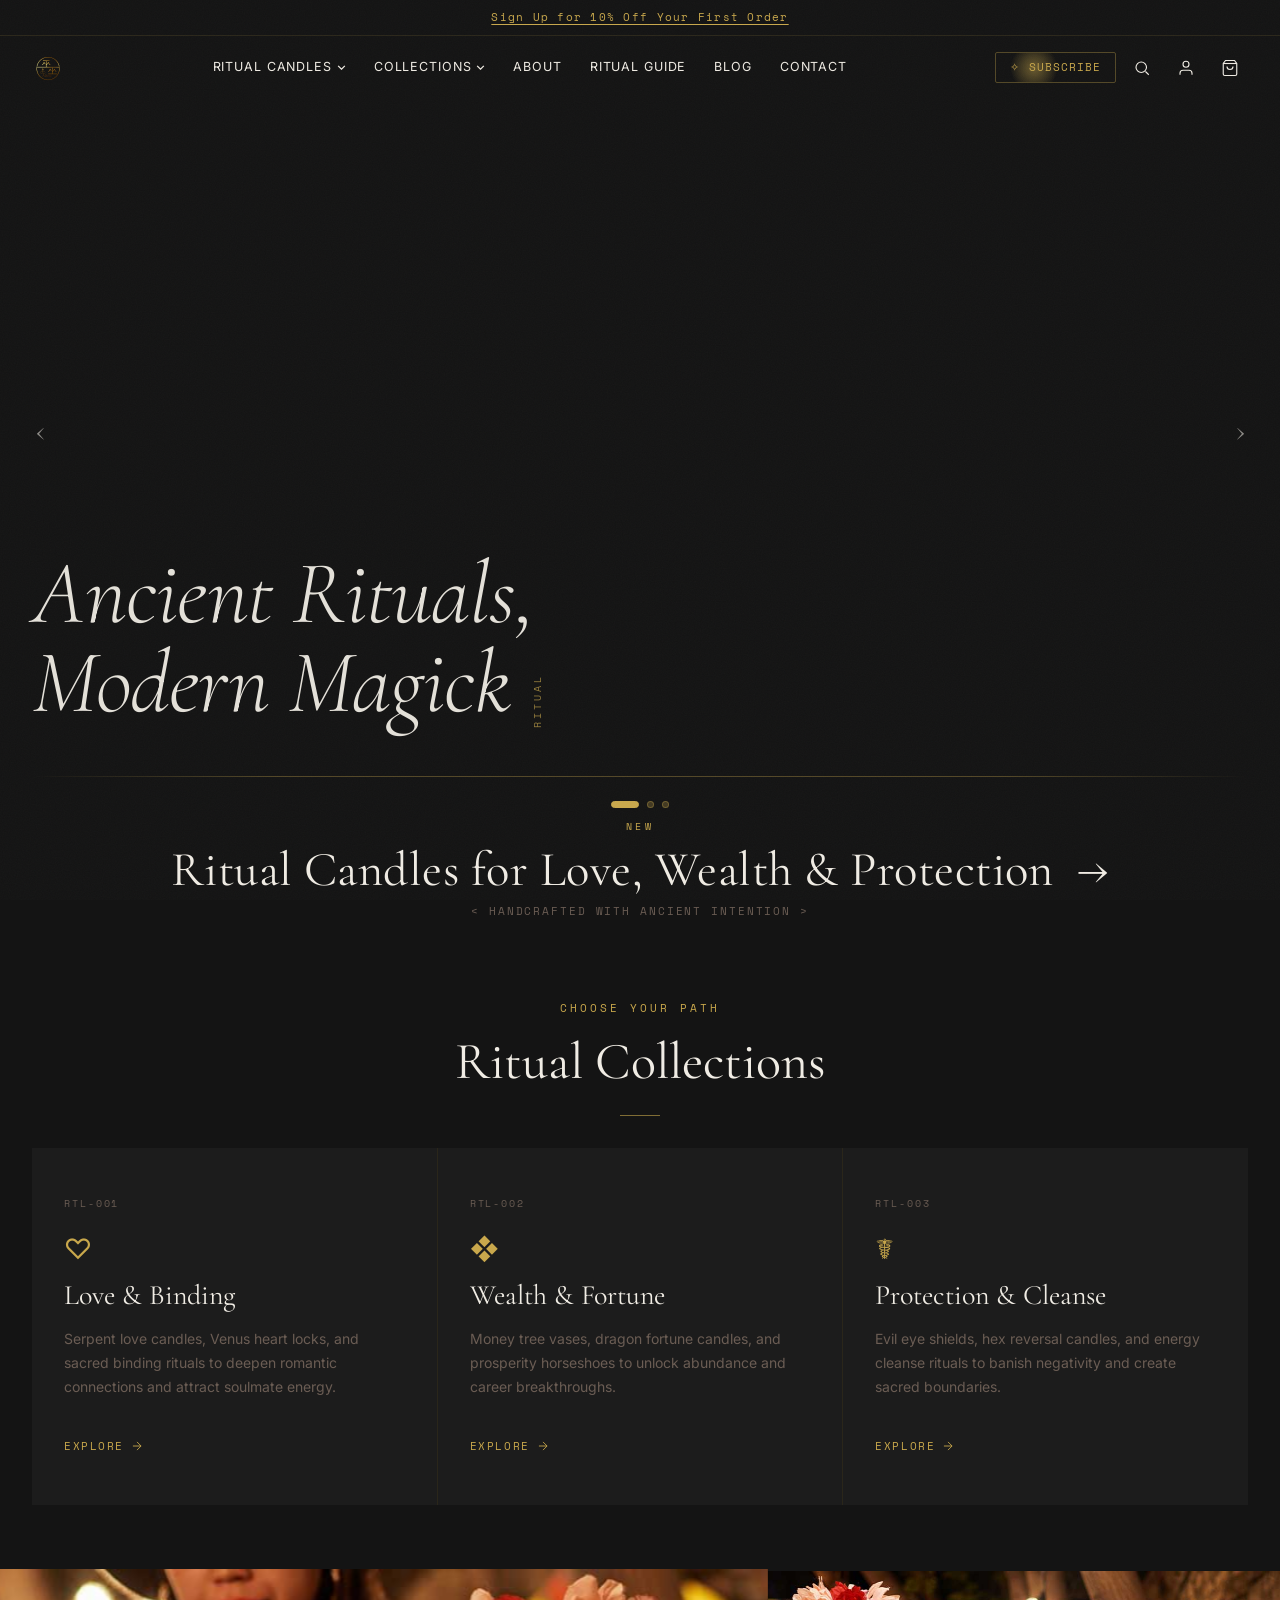
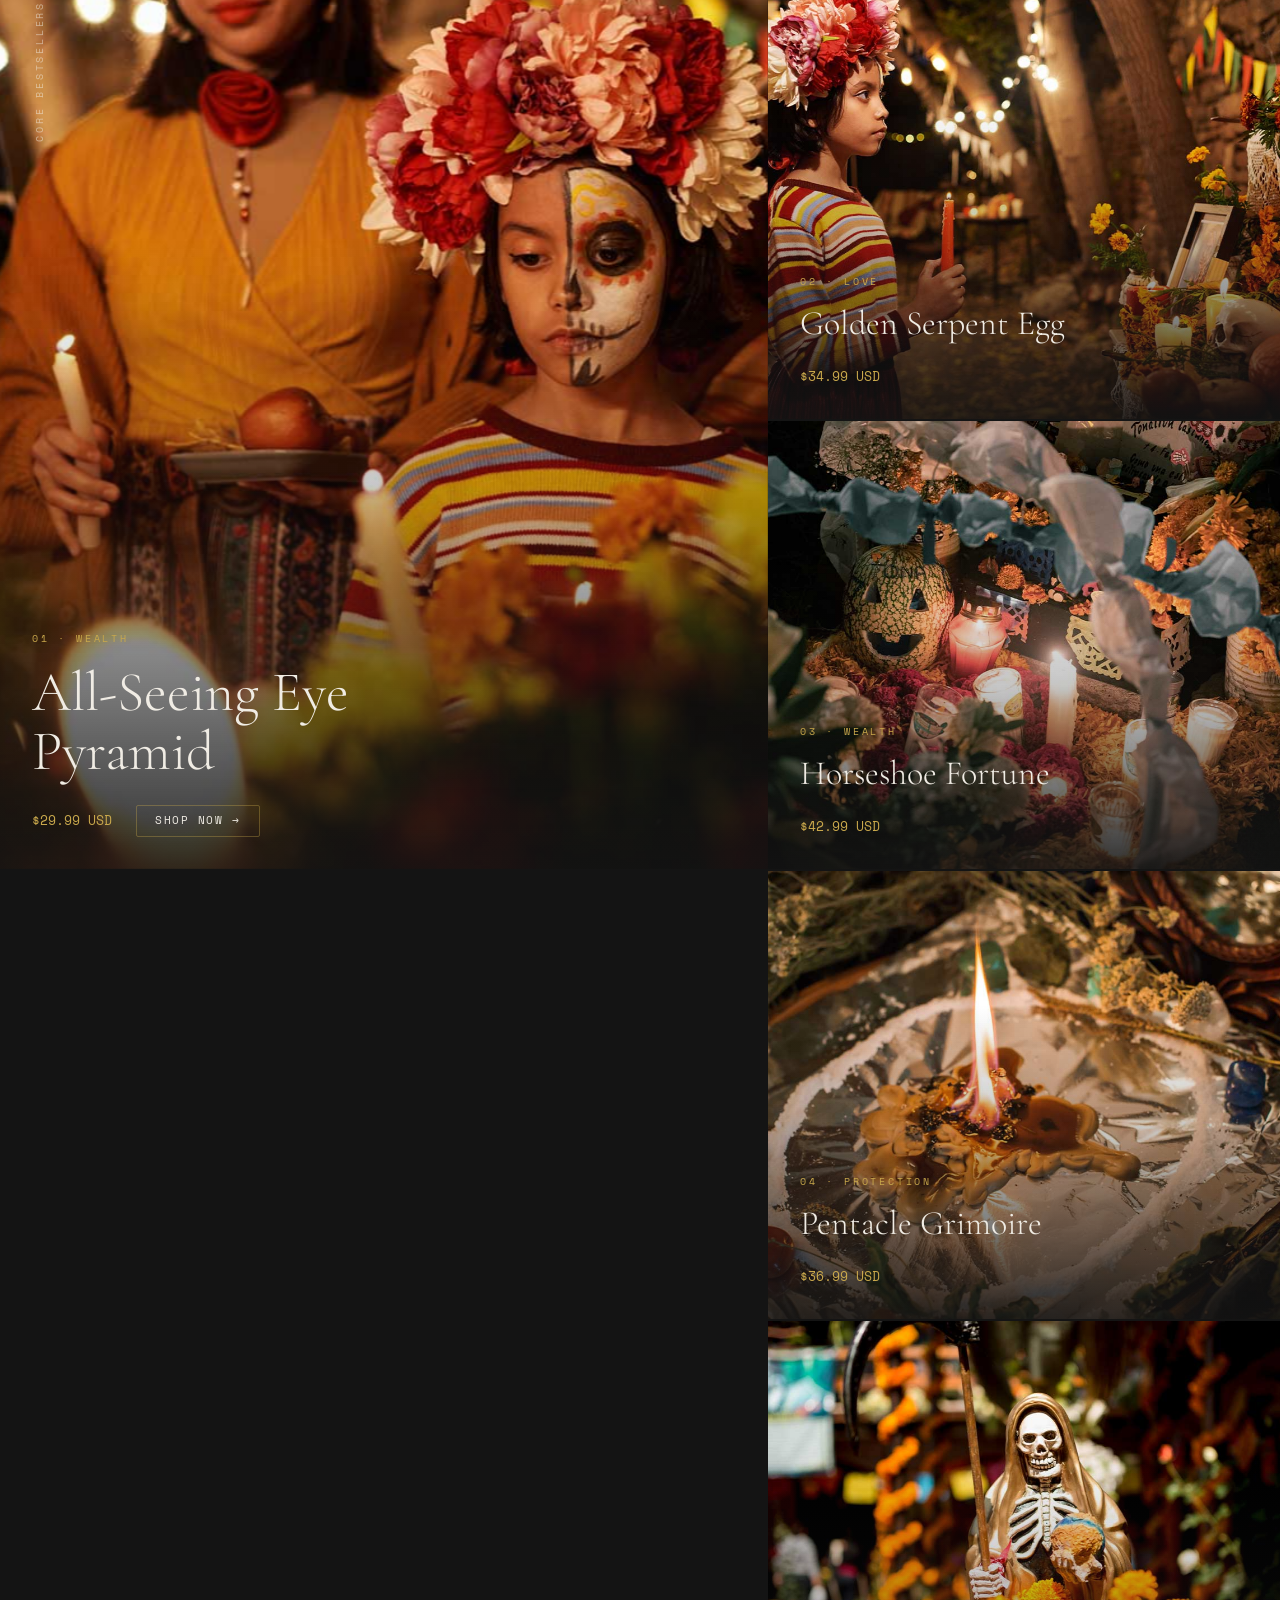
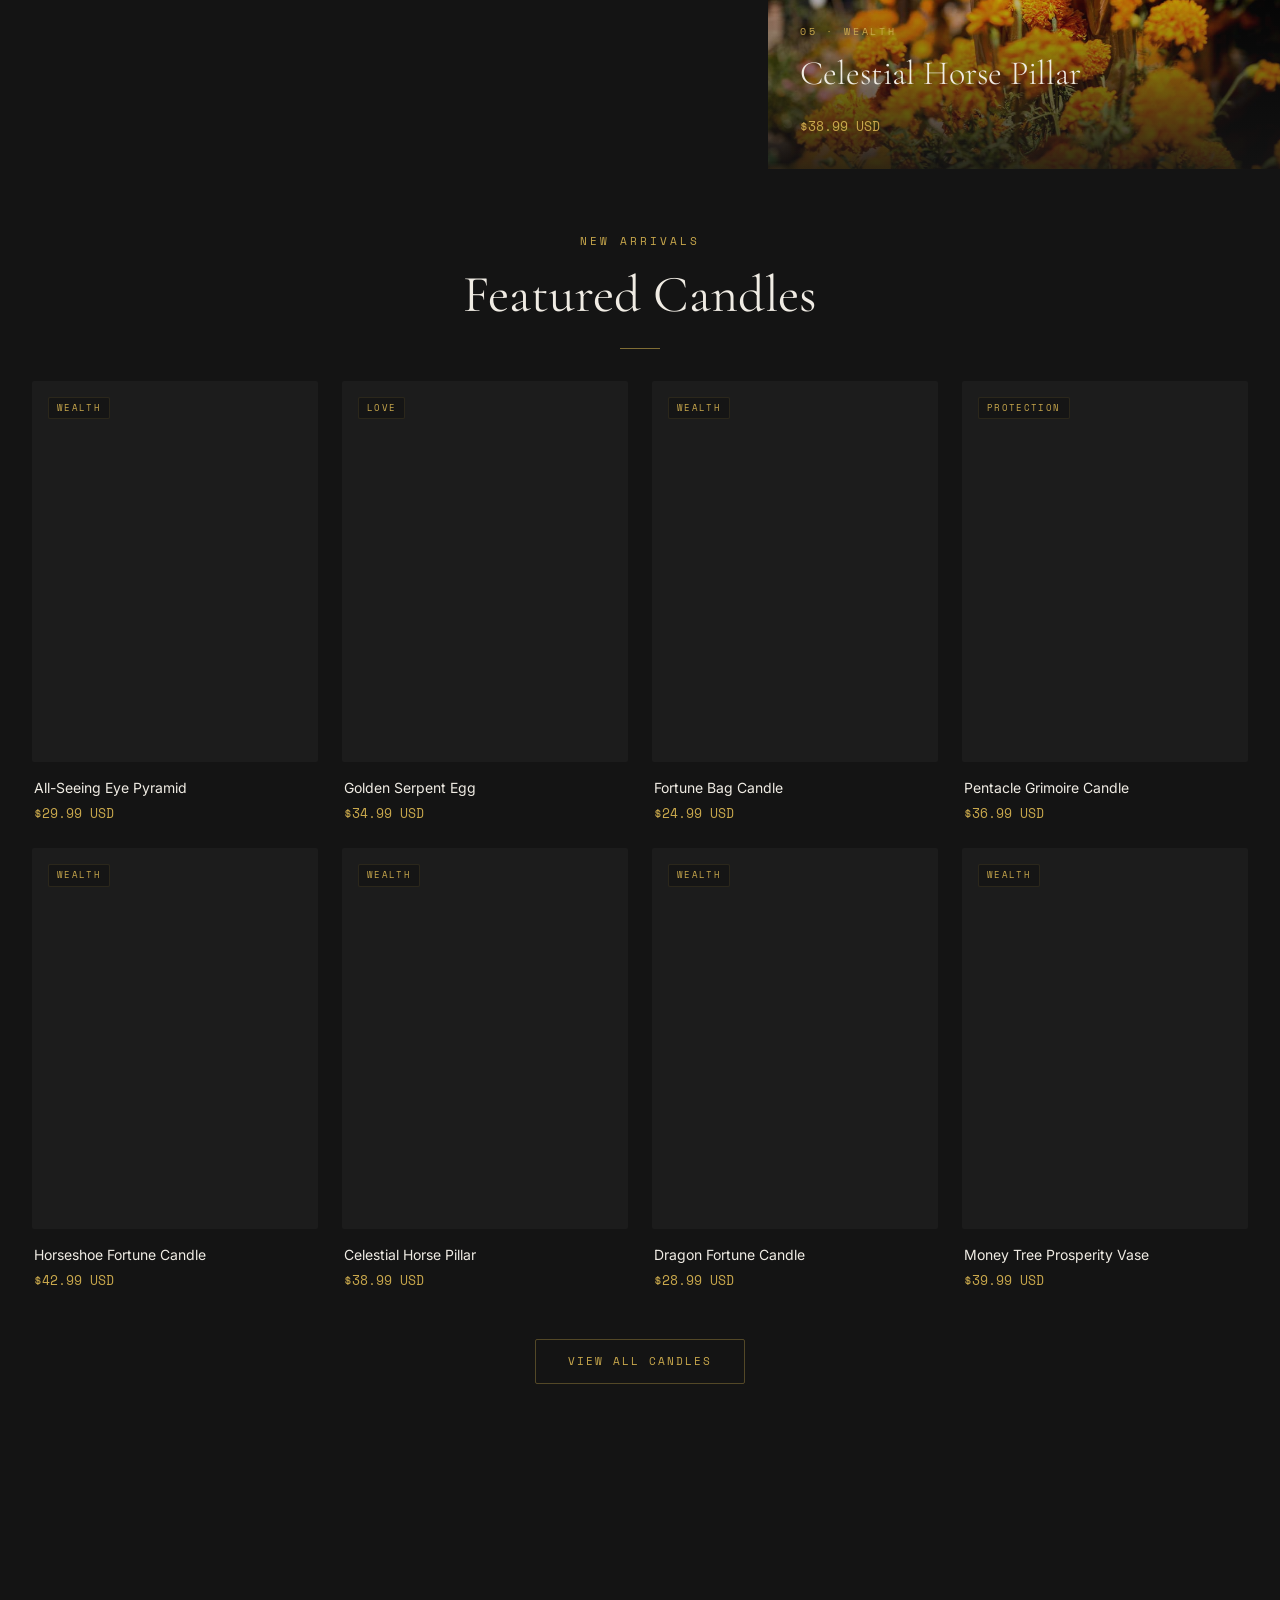
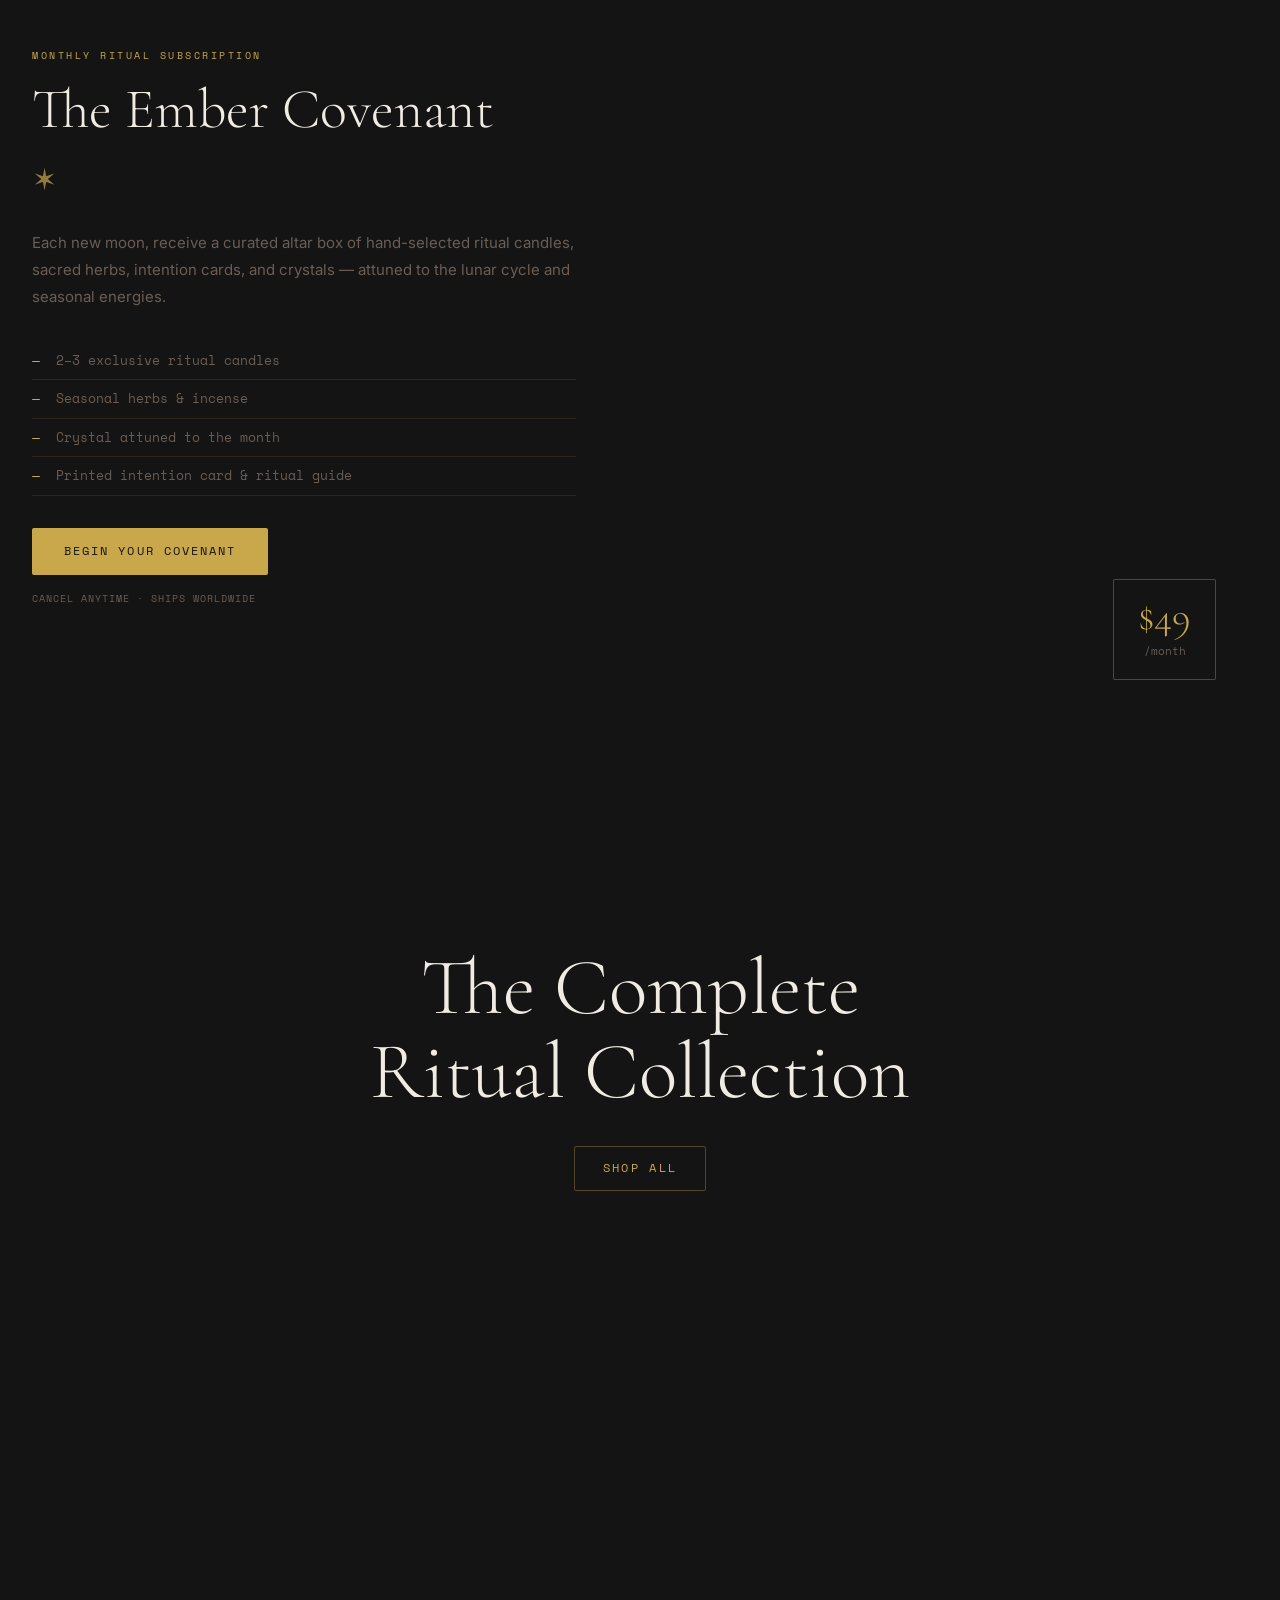
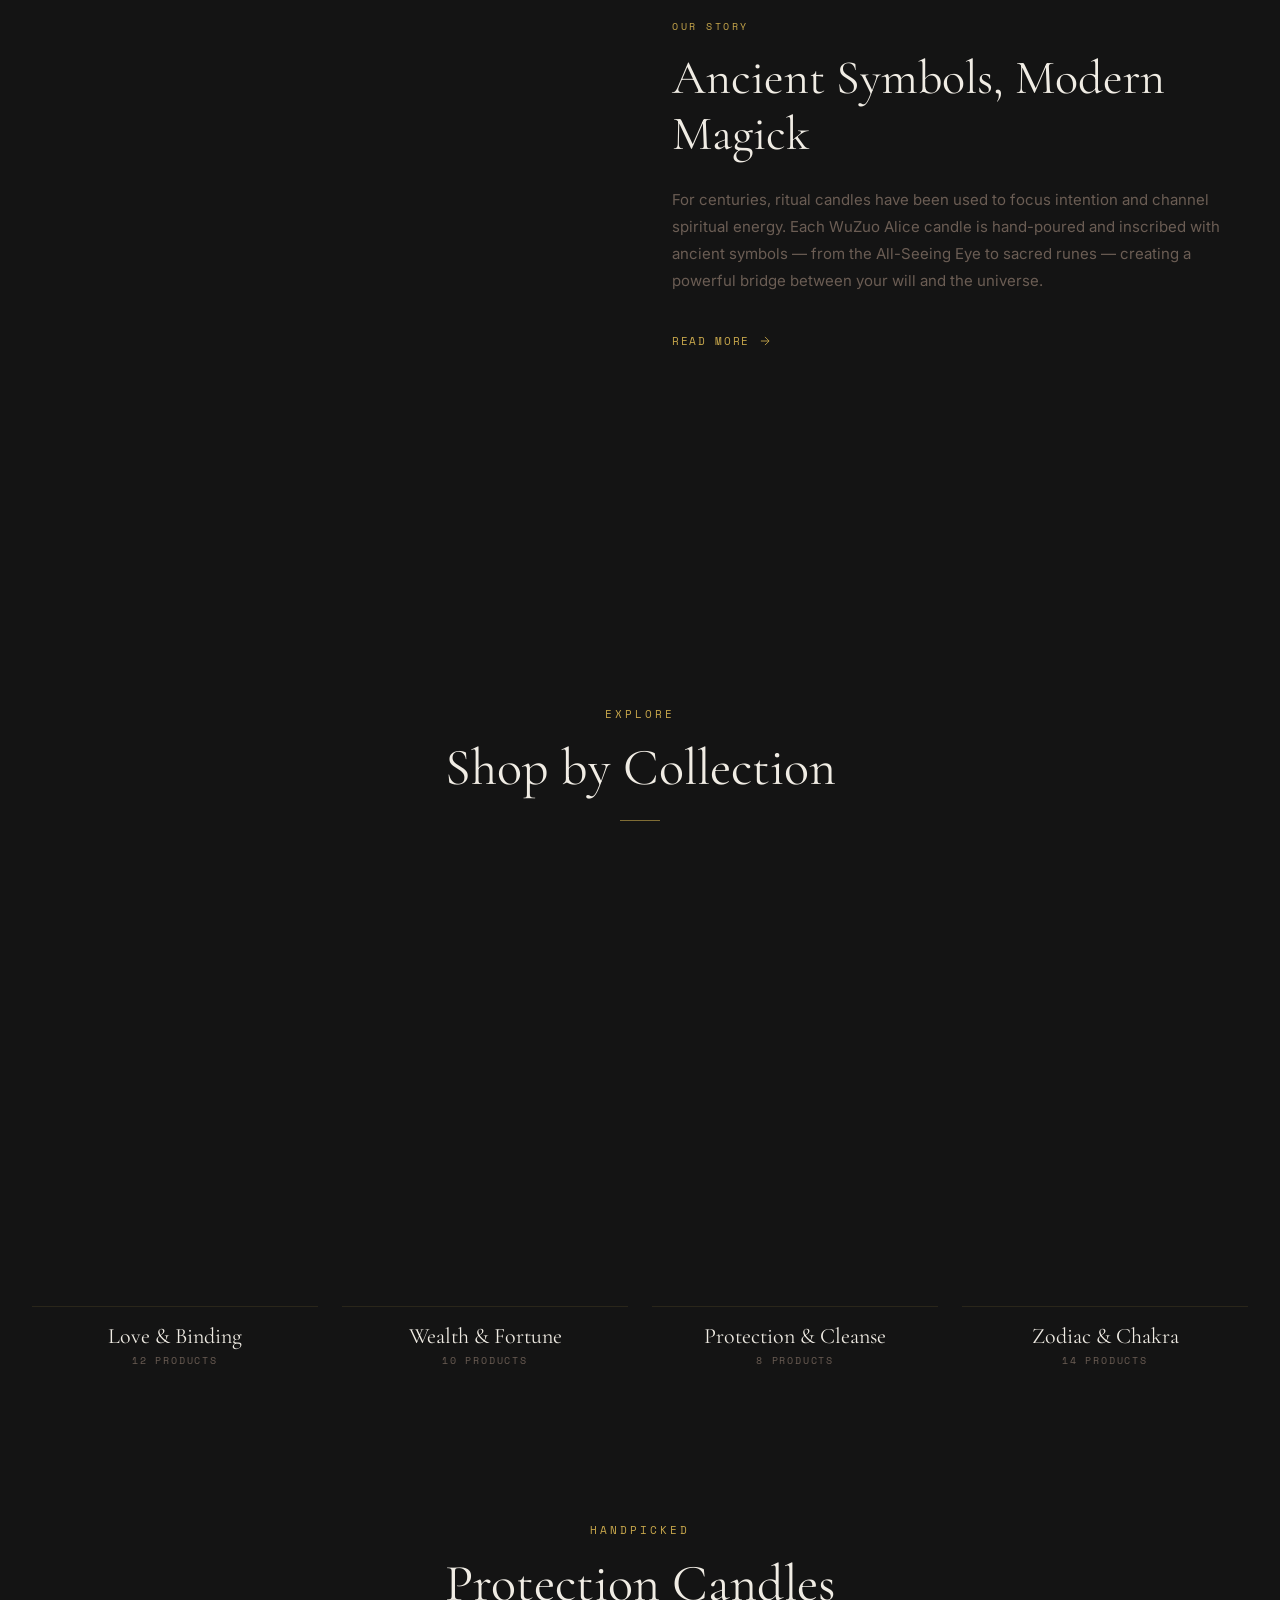
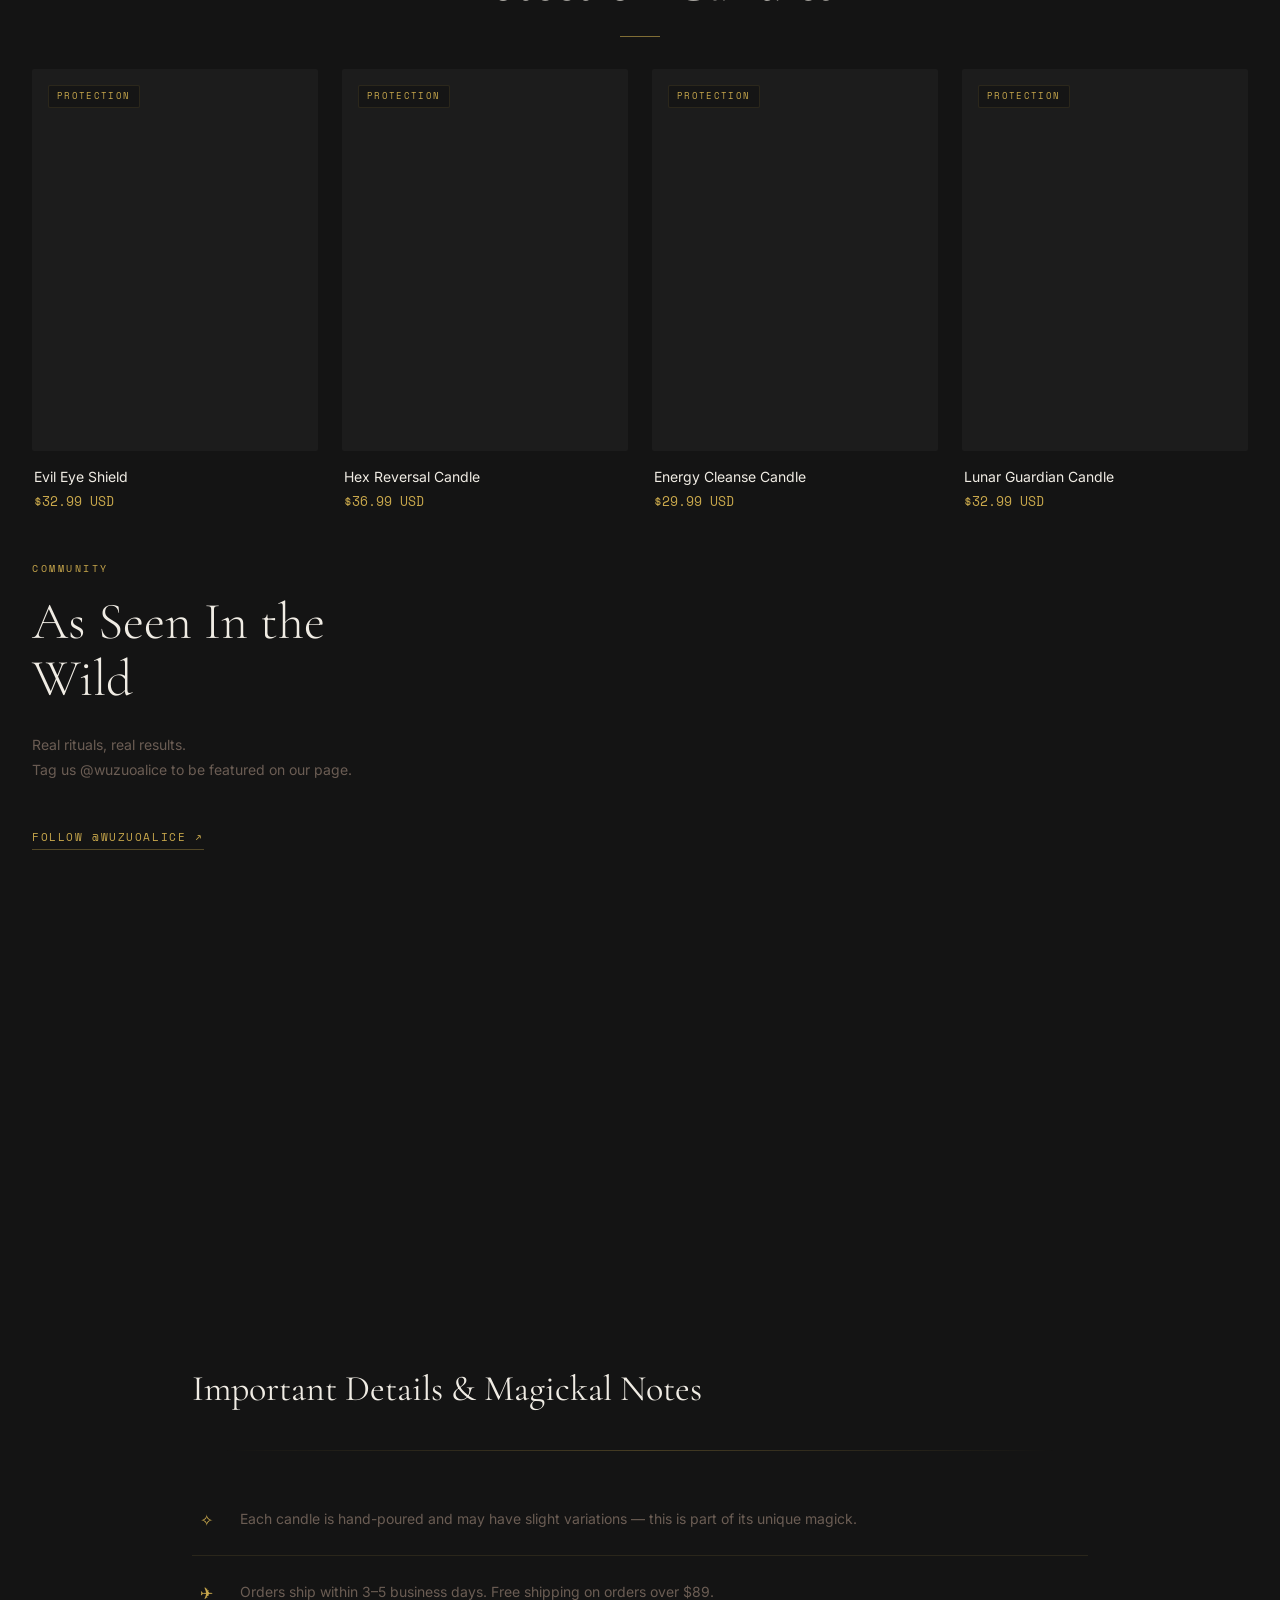
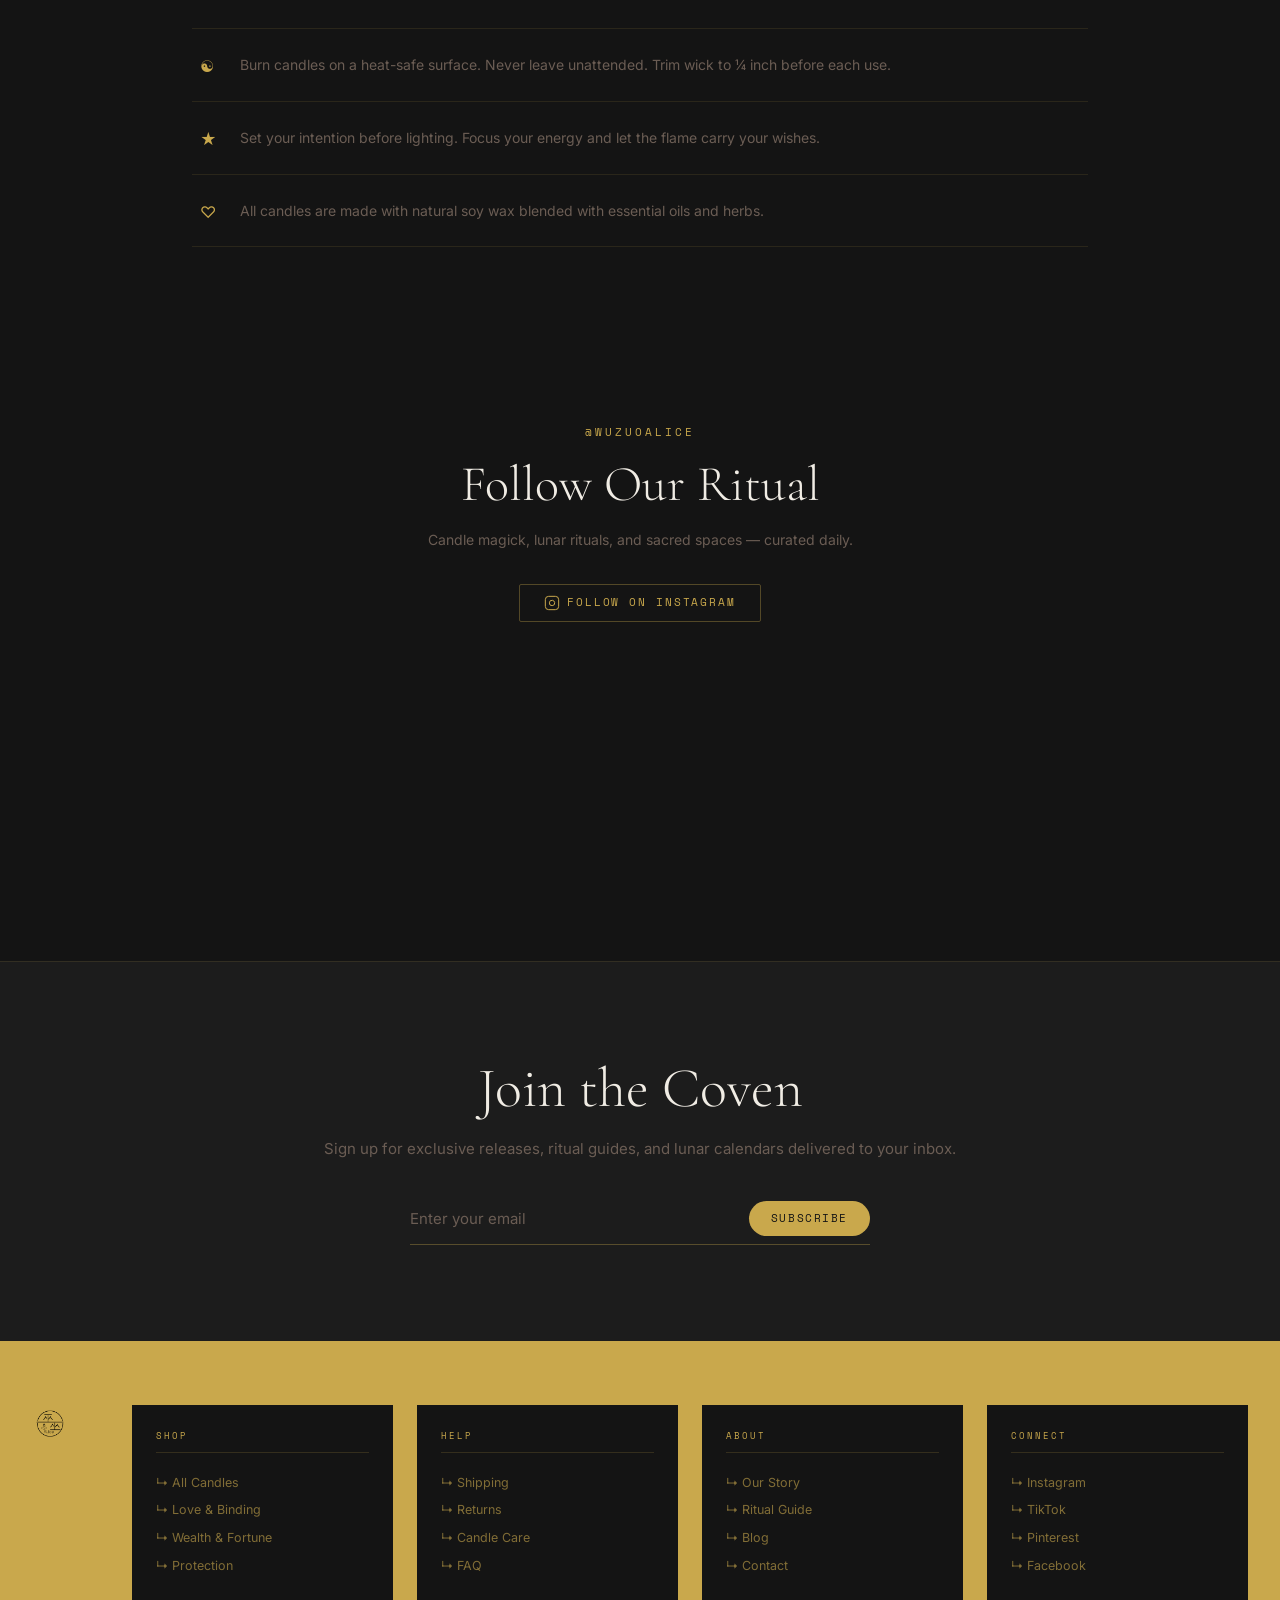
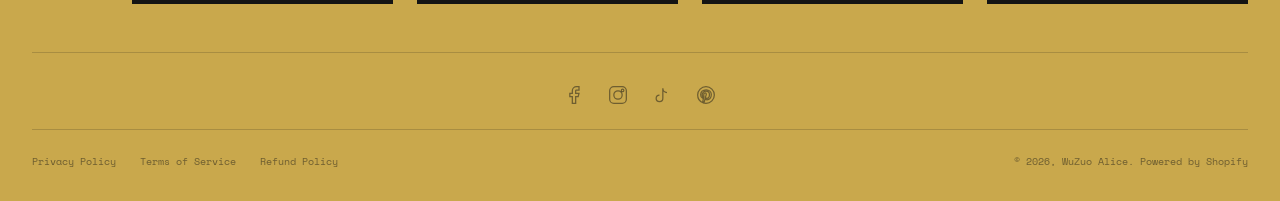
==== v3/index.html @ f97819f9 "Initial commit: WuZuo Alice V1 · V2 · V3 site prototypes with all assets" ====
<!DOCTYPE html>
<html lang="en">
<head>
  <meta charset="UTF-8">
  <meta name="viewport" content="width=device-width, initial-scale=1.0">
  <title>WuZuo Alice | Handcrafted Ritual Candles</title>
  <meta name="description" content="Hand-poured ritual candles inscribed with ancient symbols. Manifest love, wealth, protection and spiritual growth.">
  <link rel="icon" href="../wecom-temp-1125392-b563a96a377dca72efa8b2ccff82af5b.png" type="image/png">

  <!-- Google Fonts -->
  <link rel="preconnect" href="https://fonts.googleapis.com">
  <link rel="preconnect" href="https://fonts.gstatic.com" crossorigin>
  <link href="https://fonts.googleapis.com/css2?family=Cormorant+Garamond:ital,wght@0,300;0,400;1,300;1,400&family=Space+Mono:wght@400;700&family=Inter:wght@400;500&display=swap" rel="stylesheet">

  <!-- Styles -->
  <link rel="stylesheet" href="styles/tokens.css">
  <link rel="stylesheet" href="styles/base.css">
  <link rel="stylesheet" href="styles/nav.css">
  <link rel="stylesheet" href="styles/hero.css">
  <link rel="stylesheet" href="styles/products.css">
  <link rel="stylesheet" href="styles/sections.css">
  <link rel="stylesheet" href="styles/community.css">
  <link rel="stylesheet" href="styles/footer.css">
</head>
<body>

<!-- Grain Overlay -->
<div class="grain" aria-hidden="true"></div>

<!-- Star Canvas -->
<canvas id="starCanvas" aria-hidden="true"></canvas>

<!-- Background Ghost Images -->
<div class="bg-ghosts" aria-hidden="true">
  <img src="../Public/_DSC3826.JPG" alt="" class="bg-ghost" style="top:5%;left:-5%;width:210px;transform:rotate(-5deg);">
  <img src="../Public/_DSC3850.JPG" alt="" class="bg-ghost" style="top:18%;right:-5%;width:210px;transform:rotate(5deg);">
  <img src="../Public/_DSC3906.JPG" alt="" class="bg-ghost" style="top:35%;left:-5%;width:210px;transform:rotate(-5deg);">
  <img src="../Public/_DSC3893.JPG" alt="" class="bg-ghost" style="top:48%;right:-5%;width:210px;transform:rotate(5deg);">
  <img src="../Public/_DSC3929.JPG" alt="" class="bg-ghost" style="top:60%;left:-5%;width:210px;transform:rotate(-5deg);">
  <img src="../Public/_DSC3942.JPG" alt="" class="bg-ghost" style="top:72%;right:-5%;width:210px;transform:rotate(5deg);">
  <img src="../Public/_DSC3883.JPG" alt="" class="bg-ghost" style="top:83%;left:-5%;width:210px;transform:rotate(-5deg);">
  <img src="../Public/_DSC3835.JPG" alt="" class="bg-ghost" style="top:88%;right:-5%;width:210px;transform:rotate(5deg);">
</div>

<!-- ======== Announcement Bar ======== -->
<div class="announcement" id="announcementBar">
  <div class="announcement__track" id="announcementTrack">
    <div class="announcement__slide announcement__slide--active">Free Global Shipping on Orders $89+</div>
    <div class="announcement__slide"><a href="#">Sign Up for 10% Off Your First Order</a></div>
    <div class="announcement__slide">Ancient Rituals, Modern Magick — Handcrafted with Intention</div>
  </div>
</div>

<!-- ======== Header ======== -->
<header class="header" id="header">
  <div class="header__row">
    <a href="#" class="header__logo">
      <img src="../wecom-temp-1125392-b563a96a377dca72efa8b2ccff82af5b.png" alt="WuZuo Alice">
    </a>

    <nav class="header__nav">
      <!-- Ritual Candles mega -->
      <div class="header__nav-item header__nav-item--mega">
        <a href="#" class="header__nav-link">Ritual Candles
          <svg class="header__chevron" viewBox="0 0 10 6"><path d="M1 1l4 4 4-4" stroke="currentColor" fill="none" stroke-width="1.5"/></svg>
        </a>
        <div class="mega-menu">
          <div class="mega-menu__inner">
            <div class="mega-menu__col">
              <h4 class="mega-menu__heading">By Intention</h4>
              <a href="#" class="mega-menu__link">Love &amp; Binding</a>
              <a href="#" class="mega-menu__link">Wealth &amp; Fortune</a>
              <a href="#" class="mega-menu__link">Protection &amp; Cleanse</a>
              <a href="#" class="mega-menu__link">Career &amp; Success</a>
              <a href="#" class="mega-menu__link">Health &amp; Healing</a>
              <a href="#" class="mega-menu__link mega-menu__link--all">View All &rarr;</a>
            </div>
            <div class="mega-menu__col">
              <h4 class="mega-menu__heading">By Type</h4>
              <a href="#" class="mega-menu__link">Pyramid Candles</a>
              <a href="#" class="mega-menu__link">Figurine Candles</a>
              <a href="#" class="mega-menu__link">Pillar Candles</a>
              <a href="#" class="mega-menu__link">Zodiac Candles</a>
              <a href="#" class="mega-menu__link">Chakra Candles</a>
            </div>
            <div class="mega-menu__col mega-menu__col--featured">
              <h4 class="mega-menu__heading">Bestsellers</h4>
              <div class="mega-menu__products">
                <a href="#" class="mega-menu__product">
                  <img src="../Public/_DSC3826.JPG" alt="All-Seeing Eye Pyramid" loading="lazy">
                  <span>All-Seeing Eye Pyramid</span>
                  <span class="mega-menu__product-price">$29.99</span>
                </a>
                <a href="#" class="mega-menu__product">
                  <img src="../Public/_DSC3906.JPG" alt="Golden Serpent Egg" loading="lazy">
                  <span>Golden Serpent Egg</span>
                  <span class="mega-menu__product-price">$34.99</span>
                </a>
                <a href="#" class="mega-menu__product">
                  <img src="../Public/_DSC3954.JPG" alt="Dragon Fortune" loading="lazy">
                  <span>Dragon Fortune</span>
                  <span class="mega-menu__product-price">$28.99</span>
                </a>
                <a href="#" class="mega-menu__product">
                  <img src="../Public/_DSC3850.JPG" alt="Money Tree Vase" loading="lazy">
                  <span>Money Tree Vase</span>
                  <span class="mega-menu__product-price">$39.99</span>
                </a>
              </div>
            </div>
          </div>
        </div>
      </div>

      <!-- Collections mega -->
      <div class="header__nav-item header__nav-item--mega">
        <a href="#" class="header__nav-link">Collections
          <svg class="header__chevron" viewBox="0 0 10 6"><path d="M1 1l4 4 4-4" stroke="currentColor" fill="none" stroke-width="1.5"/></svg>
        </a>
        <div class="mega-menu">
          <div class="mega-menu__inner">
            <div class="mega-menu__col">
              <h4 class="mega-menu__heading">Collections</h4>
              <a href="#" class="mega-menu__link">New Arrivals</a>
              <a href="#" class="mega-menu__link">Best Sellers</a>
              <a href="#" class="mega-menu__link">Limited Edition</a>
              <a href="#" class="mega-menu__link">Gift Sets</a>
              <a href="#" class="mega-menu__link mega-menu__link--all">View All &rarr;</a>
            </div>
            <div class="mega-menu__col mega-menu__col--featured">
              <h4 class="mega-menu__heading">Featured</h4>
              <div class="mega-menu__products">
                <a href="#" class="mega-menu__product">
                  <img src="../Public/_DSC3899.JPG" alt="Horseshoe Fortune" loading="lazy">
                  <span>Horseshoe Fortune</span>
                  <span class="mega-menu__product-price">$42.99</span>
                </a>
                <a href="#" class="mega-menu__product">
                  <img src="../Public/_DSC3929.JPG" alt="Pentacle Grimoire" loading="lazy">
                  <span>Pentacle Grimoire</span>
                  <span class="mega-menu__product-price">$36.99</span>
                </a>
                <a href="#" class="mega-menu__product">
                  <img src="../Public/_DSC3942.JPG" alt="Fortune Bag" loading="lazy">
                  <span>Fortune Bag</span>
                  <span class="mega-menu__product-price">$24.99</span>
                </a>
                <a href="#" class="mega-menu__product">
                  <img src="../Public/_DSC3883.JPG" alt="Celestial Horse" loading="lazy">
                  <span>Celestial Horse</span>
                  <span class="mega-menu__product-price">$38.99</span>
                </a>
              </div>
            </div>
          </div>
        </div>
      </div>

      <div class="header__nav-item"><a href="#" class="header__nav-link">About</a></div>
      <div class="header__nav-item"><a href="#" class="header__nav-link">Ritual Guide</a></div>
      <div class="header__nav-item"><a href="#" class="header__nav-link">Blog</a></div>
      <div class="header__nav-item"><a href="#" class="header__nav-link">Contact</a></div>
    </nav>

    <div class="header__actions">
      <a href="#" class="header__subscribe-btn">
        <span class="header__subscribe-glow"></span>
        <span class="header__subscribe-glow header__subscribe-glow--2"></span>
        <span class="header__subscribe-text">&#10023; Subscribe</span>
      </a>
      <button class="header__action-btn" aria-label="Search">
        <svg viewBox="0 0 24 24"><circle cx="11" cy="11" r="7"/><path d="M21 21l-4.35-4.35"/></svg>
      </button>
      <button class="header__action-btn" aria-label="Account">
        <svg viewBox="0 0 24 24"><path d="M20 21v-2a4 4 0 0 0-4-4H8a4 4 0 0 0-4 4v2"/><circle cx="12" cy="7" r="4"/></svg>
      </button>
      <button class="header__action-btn" aria-label="Cart">
        <svg viewBox="0 0 24 24"><path d="M6 2L3 6v14a2 2 0 0 0 2 2h14a2 2 0 0 0 2-2V6l-3-4z"/><line x1="3" y1="6" x2="21" y2="6"/><path d="M16 10a4 4 0 0 1-8 0"/></svg>
      </button>
      <button class="header__menu-btn header__action-btn" id="menuBtn" aria-label="Menu">
        <span></span><span></span><span></span>
      </button>
    </div>
  </div>
</header>

<!-- Mobile menu overlay -->
<nav class="mobile-menu" id="mobileMenu" aria-hidden="true">
  <button class="mobile-menu__close" id="menuClose">Close ✕</button>
  <a href="#" class="mobile-menu__link">Ritual Candles</a>
  <a href="#" class="mobile-menu__link">Collections</a>
  <a href="#" class="mobile-menu__link">About</a>
  <a href="#" class="mobile-menu__link">Ritual Guide</a>
  <a href="#" class="mobile-menu__link">Blog</a>
  <a href="#" class="mobile-menu__link">Contact</a>
</nav>

<!-- ======== Hero ======== -->
<section class="hero" id="hero">

  <!-- Slides -->
  <div class="hero__slides" id="heroSlides">

    <!-- Slide 1: Video background (full width) -->
    <div class="hero__slide hero__slide--active hero__slide--video" data-index="0">
      <video autoplay muted loop playsinline class="hero__video">
        <source src="../Public/a-fortune-teller-performs-a-ritual-with-crystals-b-2026-01-22-07-12-22-utc.mp4" type="video/mp4">
      </video>
      <div class="hero__video-overlay"></div>
      <div class="hero__panel-text hero__panel-text--video">
        <span class="hero__panel-name">Ancient Rituals,<br>Modern Magick</span>
        <span class="hero__panel-vert">RITUAL</span>
      </div>
    </div>

    <!-- Slide 2: Wealth & Fortune -->
    <div class="hero__slide" data-index="1">
      <div class="hero__panel hero__panel--left">
        <img src="../Public/_DSC3875.JPG" alt="Wealth & Fortune Ritual Candles">
        <div class="hero__panel-text">
          <span class="hero__panel-name">Wealth &amp; Fortune</span>
          <span class="hero__panel-vert">ABUNDANCE</span>
        </div>
      </div>
      <div class="hero__panel hero__panel--right">
        <img src="../Public/_DSC3899.JPG" alt="Horseshoe Fortune Candle">
      </div>
    </div>

    <!-- Slide 3: Protection & Cleanse -->
    <div class="hero__slide" data-index="2">
      <div class="hero__panel hero__panel--left">
        <img src="../Public/_DSC3924.JPG" alt="Protection Ritual Candles">
        <div class="hero__panel-text">
          <span class="hero__panel-name">Protection &amp; Cleanse</span>
          <span class="hero__panel-vert">SHIELD</span>
        </div>
      </div>
      <div class="hero__panel hero__panel--right">
        <img src="../Public/_DSC3836.JPG" alt="Evil Eye Shield">
      </div>
    </div>

  </div><!-- /slides -->

  <!-- Side arrows -->
  <button class="hero__prev" id="heroPrev" aria-label="Previous slide">&lsaquo;</button>
  <button class="hero__next" id="heroNext" aria-label="Next slide">&rsaquo;</button>

  <!-- Bottom caption strip -->
  <div class="hero__bottom">
    <div class="hero__dots" id="heroDots">
      <span class="hero__dot hero__dot--active" data-dot="0"></span>
      <span class="hero__dot" data-dot="1"></span>
      <span class="hero__dot" data-dot="2"></span>
    </div>
    <span class="hero__caption-label" id="heroCaptionLabel">NEW</span>
    <div class="hero__caption-wrap">
      <h1 class="hero__caption-title" id="heroCaptionTitle">Ritual Candles for Love, Wealth &amp; Protection &nbsp;&rarr;</h1>
      <span class="hero__caption-sub">&lt;&nbsp;Handcrafted with Ancient Intention&nbsp;&gt;</span>
    </div>
  </div>

</section>

<!-- ======== Category Cards ======== -->
<div class="section-heading reveal">
  <div class="section-heading__label">Choose Your Path</div>
  <h2 class="section-heading__title">Ritual Collections</h2>
  <div class="section-heading__line"></div>
</div>

<div class="categories">
  <div class="category-card reveal reveal-d1">
    <span class="category-card__code">RTL-001</span>
    <span class="category-card__icon">&#9825;</span>
    <h3 class="category-card__title">Love &amp; Binding</h3>
    <p class="category-card__desc">Serpent love candles, Venus heart locks, and sacred binding rituals to deepen romantic connections and attract soulmate energy.</p>
    <a href="#" class="category-card__btn">Explore <svg viewBox="0 0 24 24"><path d="M5 12h14M12 5l7 7-7 7"/></svg></a>
  </div>
  <div class="category-card reveal reveal-d2">
    <span class="category-card__code">RTL-002</span>
    <span class="category-card__icon">&#10070;</span>
    <h3 class="category-card__title">Wealth &amp; Fortune</h3>
    <p class="category-card__desc">Money tree vases, dragon fortune candles, and prosperity horseshoes to unlock abundance and career breakthroughs.</p>
    <a href="#" class="category-card__btn">Explore <svg viewBox="0 0 24 24"><path d="M5 12h14M12 5l7 7-7 7"/></svg></a>
  </div>
  <div class="category-card reveal reveal-d3">
    <span class="category-card__code">RTL-003</span>
    <span class="category-card__icon">&#9764;</span>
    <h3 class="category-card__title">Protection &amp; Cleanse</h3>
    <p class="category-card__desc">Evil eye shields, hex reversal candles, and energy cleanse rituals to banish negativity and create sacred boundaries.</p>
    <a href="#" class="category-card__btn">Explore <svg viewBox="0 0 24 24"><path d="M5 12h14M12 5l7 7-7 7"/></svg></a>
  </div>
</div>

<!-- ======== Bestsellers Showcase (sticky scroll) ======== -->
<section class="showcase" id="showcase">

  <!-- Left: sticky large card — Product 1 -->
  <div class="showcase__left">
    <span class="showcase__section-label">Core Bestsellers</span>
    <a href="#" class="showcase__card showcase__card--large">
      <img src="../Public/candle-1.jpg" alt="All-Seeing Eye Pyramid" loading="lazy">
      <div class="showcase__card-body">
        <span class="showcase__card-code">01 &middot; Wealth</span>
        <h3 class="showcase__card-name">All-Seeing Eye<br>Pyramid</h3>
        <div class="showcase__card-meta">
          <span class="showcase__card-price">$29.99 USD</span>
          <span class="showcase__card-cta">Shop Now &rarr;</span>
        </div>
      </div>
    </a>
  </div>

  <!-- Right: 4 small cards, scroll to reveal products 4-5 -->
  <div class="showcase__right">

    <a href="#" class="showcase__card showcase__card--small">
      <img src="../Public/candle-2.jpg" alt="Golden Serpent Egg" loading="lazy">
      <div class="showcase__card-body">
        <span class="showcase__card-code">02 &middot; Love</span>
        <h3 class="showcase__card-name">Golden Serpent Egg</h3>
        <div class="showcase__card-meta">
          <span class="showcase__card-price">$34.99 USD</span>
        </div>
      </div>
    </a>

    <a href="#" class="showcase__card showcase__card--small">
      <img src="../Public/candle-3.jpg" alt="Horseshoe Fortune" loading="lazy">
      <div class="showcase__card-body">
        <span class="showcase__card-code">03 &middot; Wealth</span>
        <h3 class="showcase__card-name">Horseshoe Fortune</h3>
        <div class="showcase__card-meta">
          <span class="showcase__card-price">$42.99 USD</span>
        </div>
      </div>
    </a>

    <a href="#" class="showcase__card showcase__card--small">
      <img src="../Public/candle-4.jpg" alt="Pentacle Grimoire Candle" loading="lazy">
      <div class="showcase__card-body">
        <span class="showcase__card-code">04 &middot; Protection</span>
        <h3 class="showcase__card-name">Pentacle Grimoire</h3>
        <div class="showcase__card-meta">
          <span class="showcase__card-price">$36.99 USD</span>
        </div>
      </div>
    </a>

    <a href="#" class="showcase__card showcase__card--small">
      <img src="../Public/candle-5.jpg" alt="Celestial Horse Pillar" loading="lazy">
      <div class="showcase__card-body">
        <span class="showcase__card-code">05 &middot; Wealth</span>
        <h3 class="showcase__card-name">Celestial Horse Pillar</h3>
        <div class="showcase__card-meta">
          <span class="showcase__card-price">$38.99 USD</span>
        </div>
      </div>
    </a>

  </div>
</section>

<!-- ======== Featured Products ======== -->
<div class="section-heading reveal">
  <div class="section-heading__label">New Arrivals</div>
  <h2 class="section-heading__title">Featured Candles</h2>
  <div class="section-heading__line"></div>
</div>

<div class="products">
  <div class="products__grid">
    <div class="product-card reveal reveal-d1">
      <a href="#" class="product-card__image">
        <span class="product-card__tag">Wealth</span>
        <img src="../Public/_DSC3826.JPG" alt="All-Seeing Eye Pyramid" loading="lazy">
        <img src="../Public/_DSC3827.JPG" alt="" loading="lazy">
        <span class="product-card__quick">Quick View</span>
      </a>
      <div class="product-card__info">
        <a href="#" class="product-card__name">All-Seeing Eye Pyramid</a>
        <div class="product-card__price">$29.99 USD</div>
      </div>
    </div>
    <div class="product-card reveal reveal-d2">
      <a href="#" class="product-card__image">
        <span class="product-card__tag">Love</span>
        <img src="../Public/_DSC3906.JPG" alt="Golden Serpent Egg" loading="lazy">
        <img src="../Public/_DSC3900.JPG" alt="" loading="lazy">
        <span class="product-card__quick">Quick View</span>
      </a>
      <div class="product-card__info">
        <a href="#" class="product-card__name">Golden Serpent Egg</a>
        <div class="product-card__price">$34.99 USD</div>
      </div>
    </div>
    <div class="product-card reveal reveal-d3">
      <a href="#" class="product-card__image">
        <span class="product-card__tag">Wealth</span>
        <img src="../Public/_DSC3942.JPG" alt="Fortune Bag Candle" loading="lazy">
        <img src="../Public/_DSC3935.JPG" alt="" loading="lazy">
        <span class="product-card__quick">Quick View</span>
      </a>
      <div class="product-card__info">
        <a href="#" class="product-card__name">Fortune Bag Candle</a>
        <div class="product-card__price">$24.99 USD</div>
      </div>
    </div>
    <div class="product-card reveal reveal-d4">
      <a href="#" class="product-card__image">
        <span class="product-card__tag">Protection</span>
        <img src="../Public/_DSC3929.JPG" alt="Pentacle Grimoire Candle" loading="lazy">
        <img src="../Public/_DSC3923.JPG" alt="" loading="lazy">
        <span class="product-card__quick">Quick View</span>
      </a>
      <div class="product-card__info">
        <a href="#" class="product-card__name">Pentacle Grimoire Candle</a>
        <div class="product-card__price">$36.99 USD</div>
      </div>
    </div>
    <div class="product-card reveal reveal-d1">
      <a href="#" class="product-card__image">
        <span class="product-card__tag">Wealth</span>
        <img src="../Public/_DSC3899.JPG" alt="Horseshoe Fortune Candle" loading="lazy">
        <img src="../Public/_DSC3895.JPG" alt="" loading="lazy">
        <span class="product-card__quick">Quick View</span>
      </a>
      <div class="product-card__info">
        <a href="#" class="product-card__name">Horseshoe Fortune Candle</a>
        <div class="product-card__price">$42.99 USD</div>
      </div>
    </div>
    <div class="product-card reveal reveal-d2">
      <a href="#" class="product-card__image">
        <span class="product-card__tag">Wealth</span>
        <img src="../Public/_DSC3883.JPG" alt="Celestial Horse Pillar" loading="lazy">
        <img src="../Public/_DSC3884.JPG" alt="" loading="lazy">
        <span class="product-card__quick">Quick View</span>
      </a>
      <div class="product-card__info">
        <a href="#" class="product-card__name">Celestial Horse Pillar</a>
        <div class="product-card__price">$38.99 USD</div>
      </div>
    </div>
    <div class="product-card reveal reveal-d3">
      <a href="#" class="product-card__image">
        <span class="product-card__tag">Wealth</span>
        <img src="../Public/_DSC3954.JPG" alt="Dragon Fortune Candle" loading="lazy">
        <img src="../Public/_DSC3953.JPG" alt="" loading="lazy">
        <span class="product-card__quick">Quick View</span>
      </a>
      <div class="product-card__info">
        <a href="#" class="product-card__name">Dragon Fortune Candle</a>
        <div class="product-card__price">$28.99 USD</div>
      </div>
    </div>
    <div class="product-card reveal reveal-d4">
      <a href="#" class="product-card__image">
        <span class="product-card__tag">Wealth</span>
        <img src="../Public/_DSC3850.JPG" alt="Money Tree Prosperity Vase" loading="lazy">
        <img src="../Public/_DSC3851.JPG" alt="" loading="lazy">
        <span class="product-card__quick">Quick View</span>
      </a>
      <div class="product-card__info">
        <a href="#" class="product-card__name">Money Tree Prosperity Vase</a>
        <div class="product-card__price">$39.99 USD</div>
      </div>
    </div>
  </div>
  <div class="products__more-wrap">
    <a href="#" class="products__more">View All Candles</a>
  </div>
</div>

<!-- ======== Ember Covenant ======== -->
<section class="ritual-box reveal">
  <div class="ritual-box__content">
    <span class="ritual-box__label">Monthly Ritual Subscription</span>
    <h2 class="ritual-box__title">The Ember Covenant</h2>
    <div class="ritual-box__sigil">&#10038;</div>
    <p class="ritual-box__desc">Each new moon, receive a curated altar box of hand-selected ritual candles, sacred herbs, intention cards, and crystals — attuned to the lunar cycle and seasonal energies.</p>
    <ul class="ritual-box__features">
      <li>2–3 exclusive ritual candles</li>
      <li>Seasonal herbs &amp; incense</li>
      <li>Crystal attuned to the month</li>
      <li>Printed intention card &amp; ritual guide</li>
    </ul>
    <a href="#" class="ritual-box__cta">Begin Your Covenant</a>
    <span class="ritual-box__note">Cancel anytime &middot; Ships worldwide</span>
  </div>
  <div class="ritual-box__image reveal reveal-d2">
    <img src="../Public/_DSC3878.JPG" alt="The Ember Covenant Ritual Box" loading="lazy">
    <div class="ritual-box__image-badge">
      <span class="ritual-box__badge-price">$49</span>
      <span class="ritual-box__badge-period">/month</span>
    </div>
  </div>
</section>

<!-- ======== Full-Width Image Band ======== -->
<section class="image-band reveal">
  <img src="../Public/_DSC3875.JPG" alt="Ritual Candle Collection" loading="lazy">
  <div class="image-band__overlay">
    <h2 class="image-band__title">The Complete<br>Ritual Collection</h2>
    <a href="#" class="image-band__btn">Shop All</a>
  </div>
</section>

<!-- ======== Story / About ======== -->
<section class="story">
  <div class="story__image reveal">
    <img src="../Public/_DSC3893.JPG" alt="WuZuo Alice Craftsmanship" loading="lazy">
  </div>
  <div class="story__content reveal reveal-d2">
    <span class="story__label">Our Story</span>
    <h2 class="story__title">Ancient Symbols, Modern Magick</h2>
    <p class="story__desc">For centuries, ritual candles have been used to focus intention and channel spiritual energy. Each WuZuo Alice candle is hand-poured and inscribed with ancient symbols — from the All-Seeing Eye to sacred runes — creating a powerful bridge between your will and the universe.</p>
    <a href="#" class="story__btn">Read More <svg viewBox="0 0 24 24"><path d="M5 12h14M12 5l7 7-7 7"/></svg></a>
  </div>
</section>

<!-- ======== Collections Bento Grid ======== -->
<div class="section-heading reveal">
  <div class="section-heading__label">Explore</div>
  <h2 class="section-heading__title">Shop by Collection</h2>
  <div class="section-heading__line"></div>
</div>

<div class="collections-grid">
  <a href="#" class="coll-item reveal reveal-d1">
    <div class="coll-item__image">
      <img src="../Public/_DSC3918.JPG" alt="Love &amp; Binding" loading="lazy">
    </div>
    <div class="coll-item__label">
      <span class="coll-item__name">Love &amp; Binding</span>
      <span class="coll-item__count">12 Products</span>
    </div>
  </a>
  <a href="#" class="coll-item reveal reveal-d2">
    <div class="coll-item__image">
      <img src="../Public/_DSC3877.JPG" alt="Wealth &amp; Fortune" loading="lazy">
    </div>
    <div class="coll-item__label">
      <span class="coll-item__name">Wealth &amp; Fortune</span>
      <span class="coll-item__count">10 Products</span>
    </div>
  </a>
  <a href="#" class="coll-item reveal reveal-d3">
    <div class="coll-item__image">
      <img src="../Public/_DSC3878.JPG" alt="Protection &amp; Cleanse" loading="lazy">
    </div>
    <div class="coll-item__label">
      <span class="coll-item__name">Protection &amp; Cleanse</span>
      <span class="coll-item__count">8 Products</span>
    </div>
  </a>
  <a href="#" class="coll-item reveal reveal-d4">
    <div class="coll-item__image">
      <img src="../Public/_DSC3876.JPG" alt="Zodiac &amp; Chakra" loading="lazy">
    </div>
    <div class="coll-item__label">
      <span class="coll-item__name">Zodiac &amp; Chakra</span>
      <span class="coll-item__count">14 Products</span>
    </div>
  </a>
</div>

<!-- ======== Protection Products (desktop) ======== -->
<div class="section-heading reveal mob-hide">
  <div class="section-heading__label">Handpicked</div>
  <h2 class="section-heading__title">Protection Candles</h2>
  <div class="section-heading__line"></div>
</div>

<div class="products mob-hide">
  <div class="products__grid" style="grid-template-columns: repeat(4, 1fr);">
    <div class="product-card reveal reveal-d1">
      <a href="#" class="product-card__image">
        <span class="product-card__tag">Protection</span>
        <img src="../Public/_DSC3836.JPG" alt="Evil Eye Shield" loading="lazy">
        <img src="../Public/_DSC3839.JPG" alt="" loading="lazy">
        <span class="product-card__quick">Quick View</span>
      </a>
      <div class="product-card__info">
        <a href="#" class="product-card__name">Evil Eye Shield</a>
        <div class="product-card__price">$32.99 USD</div>
      </div>
    </div>
    <div class="product-card reveal reveal-d2">
      <a href="#" class="product-card__image">
        <span class="product-card__tag">Protection</span>
        <img src="../Public/_DSC3837.JPG" alt="Hex Reversal Candle" loading="lazy">
        <img src="../Public/_DSC3840.JPG" alt="" loading="lazy">
        <span class="product-card__quick">Quick View</span>
      </a>
      <div class="product-card__info">
        <a href="#" class="product-card__name">Hex Reversal Candle</a>
        <div class="product-card__price">$36.99 USD</div>
      </div>
    </div>
    <div class="product-card reveal reveal-d3">
      <a href="#" class="product-card__image">
        <span class="product-card__tag">Protection</span>
        <img src="../Public/_DSC3838.JPG" alt="Energy Cleanse Candle" loading="lazy">
        <img src="../Public/_DSC3841.JPG" alt="" loading="lazy">
        <span class="product-card__quick">Quick View</span>
      </a>
      <div class="product-card__info">
        <a href="#" class="product-card__name">Energy Cleanse Candle</a>
        <div class="product-card__price">$29.99 USD</div>
      </div>
    </div>
    <div class="product-card reveal reveal-d4">
      <a href="#" class="product-card__image">
        <span class="product-card__tag">Protection</span>
        <img src="../Public/_DSC3835.JPG" alt="Lunar Guardian Candle" loading="lazy">
        <img src="../Public/_DSC3834.JPG" alt="" loading="lazy">
        <span class="product-card__quick">Quick View</span>
      </a>
      <div class="product-card__info">
        <a href="#" class="product-card__name">Lunar Guardian Candle</a>
        <div class="product-card__price">$32.99 USD</div>
      </div>
    </div>
  </div>
</div>

<!-- ======== UGC Photo Grid ======== -->
<section class="ugc-grid">
  <div class="ugc-grid__left reveal">
    <span class="ugc-grid__label">Community</span>
    <h2 class="ugc-grid__title">As Seen In the Wild</h2>
    <p class="ugc-grid__sub">Real rituals, real results.<br>Tag us @wuzuoalice to be featured on our page.</p>
    <a href="#" class="ugc-grid__cta">Follow @wuzuoalice ↗</a>
  </div>
  <div class="ugc-grid__photos">
    <div class="ugc-photo reveal reveal-d1">
      <img src="../Public/_DSC3826.JPG" alt="" loading="lazy">
      <div class="ugc-photo__overlay">
        <span class="ugc-photo__handle">@mystic.rose</span>
        <span class="ugc-photo__caption">This candle changed my love life ✦</span>
      </div>
    </div>
    <div class="ugc-photo reveal reveal-d2">
      <img src="../Public/_DSC3893.JPG" alt="" loading="lazy">
      <div class="ugc-photo__overlay">
        <span class="ugc-photo__handle">@luna.silver</span>
        <span class="ugc-photo__caption">Protection energy is unreal</span>
      </div>
    </div>
    <div class="ugc-photo reveal reveal-d3">
      <img src="../Public/_DSC3906.JPG" alt="" loading="lazy">
      <div class="ugc-photo__overlay">
        <span class="ugc-photo__handle">@crystal.eve</span>
        <span class="ugc-photo__caption">My altar setup with WuZuo Alice</span>
      </div>
    </div>
    <div class="ugc-photo reveal reveal-d2">
      <img src="../Public/_DSC3929.JPG" alt="" loading="lazy">
      <div class="ugc-photo__overlay">
        <span class="ugc-photo__handle">@sage.harper</span>
        <span class="ugc-photo__caption">Prosperity vase — it really works!</span>
      </div>
    </div>
    <div class="ugc-photo reveal reveal-d3">
      <img src="../Public/_DSC3942.JPG" alt="" loading="lazy">
      <div class="ugc-photo__overlay">
        <span class="ugc-photo__handle">@aria.moon</span>
        <span class="ugc-photo__caption">Reunited after burning this candle</span>
      </div>
    </div>
    <div class="ugc-photo reveal reveal-d4">
      <img src="../Public/_DSC3883.JPG" alt="" loading="lazy">
      <div class="ugc-photo__overlay">
        <span class="ugc-photo__handle">@ember.witch</span>
        <span class="ugc-photo__caption">Full moon ritual with the pyramid</span>
      </div>
    </div>
  </div>
</section>

<!-- ======== Important Notes ======== -->
<div class="notes reveal">
  <h3 class="notes__title">Important Details &amp; Magickal Notes</h3>
  <div class="gold-line gold-line--wide"></div>
  <div class="notes__list">
    <div class="notes__item" data-icon="&#10023;">Each candle is hand-poured and may have slight variations — this is part of its unique magick.</div>
    <div class="notes__item" data-icon="&#9992;">Orders ship within 3–5 business days. Free shipping on orders over $89.</div>
    <div class="notes__item" data-icon="&#9775;">Burn candles on a heat-safe surface. Never leave unattended. Trim wick to ¼ inch before each use.</div>
    <div class="notes__item" data-icon="&#9733;">Set your intention before lighting. Focus your energy and let the flame carry your wishes.</div>
    <div class="notes__item" data-icon="&#9825;">All candles are made with natural soy wax blended with essential oils and herbs.</div>
  </div>
</div>

<!-- ======== Instagram Grid ======== -->
<section class="insta">
  <div class="insta__header reveal">
    <span class="insta__handle">@wuzuoalice</span>
    <h2 class="insta__title">Follow Our Ritual</h2>
    <p class="insta__sub">Candle magick, lunar rituals, and sacred spaces — curated daily.</p>
    <a href="#" class="insta__follow">
      <svg viewBox="0 0 24 24"><rect x="2" y="2" width="20" height="20" rx="5" ry="5"/><path d="M16 11.37A4 4 0 1112.63 8 4 4 0 0116 11.37z"/><line x1="17.5" y1="6.5" x2="17.51" y2="6.5"/></svg>
      Follow on Instagram
    </a>
  </div>
  <div class="insta__grid">
    <div class="insta-photo">
      <img src="../Public/_DSC3899.JPG" alt="" loading="lazy">
      <div class="insta-photo__overlay"><span class="insta-photo__icon"><svg viewBox="0 0 24 24"><rect x="2" y="2" width="20" height="20" rx="5" ry="5"/><path d="M16 11.37A4 4 0 1112.63 8 4 4 0 0116 11.37z"/><line x1="17.5" y1="6.5" x2="17.51" y2="6.5"/></svg></span></div>
    </div>
    <div class="insta-photo">
      <img src="../Public/_DSC3918.JPG" alt="" loading="lazy">
      <div class="insta-photo__overlay"><span class="insta-photo__icon"><svg viewBox="0 0 24 24"><rect x="2" y="2" width="20" height="20" rx="5" ry="5"/><path d="M16 11.37A4 4 0 1112.63 8 4 4 0 0116 11.37z"/><line x1="17.5" y1="6.5" x2="17.51" y2="6.5"/></svg></span></div>
    </div>
    <div class="insta-photo">
      <img src="../Public/_DSC3877.JPG" alt="" loading="lazy">
      <div class="insta-photo__overlay"><span class="insta-photo__icon"><svg viewBox="0 0 24 24"><rect x="2" y="2" width="20" height="20" rx="5" ry="5"/><path d="M16 11.37A4 4 0 1112.63 8 4 4 0 0116 11.37z"/><line x1="17.5" y1="6.5" x2="17.51" y2="6.5"/></svg></span></div>
    </div>
    <div class="insta-photo">
      <img src="../Public/_DSC3878.JPG" alt="" loading="lazy">
      <div class="insta-photo__overlay"><span class="insta-photo__icon"><svg viewBox="0 0 24 24"><rect x="2" y="2" width="20" height="20" rx="5" ry="5"/><path d="M16 11.37A4 4 0 1112.63 8 4 4 0 0116 11.37z"/><line x1="17.5" y1="6.5" x2="17.51" y2="6.5"/></svg></span></div>
    </div>
    <div class="insta-photo">
      <img src="../Public/_DSC3876.JPG" alt="" loading="lazy">
      <div class="insta-photo__overlay"><span class="insta-photo__icon"><svg viewBox="0 0 24 24"><rect x="2" y="2" width="20" height="20" rx="5" ry="5"/><path d="M16 11.37A4 4 0 1112.63 8 4 4 0 0116 11.37z"/><line x1="17.5" y1="6.5" x2="17.51" y2="6.5"/></svg></span></div>
    </div>
    <div class="insta-photo">
      <img src="../Public/_DSC3954.JPG" alt="" loading="lazy">
      <div class="insta-photo__overlay"><span class="insta-photo__icon"><svg viewBox="0 0 24 24"><rect x="2" y="2" width="20" height="20" rx="5" ry="5"/><path d="M16 11.37A4 4 0 1112.63 8 4 4 0 0116 11.37z"/><line x1="17.5" y1="6.5" x2="17.51" y2="6.5"/></svg></span></div>
    </div>
  </div>
</section>

<!-- ======== Newsletter + Footer ======== -->
<div class="site-bottom">
  <section class="newsletter reveal">
    <h3 class="newsletter__title">Join the Coven</h3>
    <p class="newsletter__desc">Sign up for exclusive releases, ritual guides, and lunar calendars delivered to your inbox.</p>
    <form class="newsletter__form" onsubmit="return false;">
      <input type="email" placeholder="Enter your email" aria-label="Email address">
      <button type="submit">Subscribe</button>
    </form>
  </section>

  <footer class="footer">
    <div class="footer__top">
      <a href="#" class="footer__logo">
        <img src="../wecom-temp-1125392-b563a96a377dca72efa8b2ccff82af5b.png" alt="WuZuo Alice">
      </a>
      <div class="footer__columns">
        <div class="footer__col footer__col-d1">
          <span class="footer__col-title">Shop</span>
          <a href="#">All Candles</a>
          <a href="#">Love &amp; Binding</a>
          <a href="#">Wealth &amp; Fortune</a>
          <a href="#">Protection</a>
        </div>
        <div class="footer__col footer__col-d2">
          <span class="footer__col-title">Help</span>
          <a href="#">Shipping</a>
          <a href="#">Returns</a>
          <a href="#">Candle Care</a>
          <a href="#">FAQ</a>
        </div>
        <div class="footer__col footer__col-d3">
          <span class="footer__col-title">About</span>
          <a href="#">Our Story</a>
          <a href="#">Ritual Guide</a>
          <a href="#">Blog</a>
          <a href="#">Contact</a>
        </div>
        <div class="footer__col footer__col-d4">
          <span class="footer__col-title">Connect</span>
          <a href="#">Instagram</a>
          <a href="#">TikTok</a>
          <a href="#">Pinterest</a>
          <a href="#">Facebook</a>
        </div>
      </div>
    </div>

    <div class="footer__social">
      <a href="#" aria-label="Facebook"><svg viewBox="0 0 24 24"><path d="M18 2h-3a5 5 0 0 0-5 5v3H7v4h3v8h4v-8h3l1-4h-4V7a1 1 0 0 1 1-1h3z"/></svg></a>
      <a href="#" aria-label="Instagram"><svg viewBox="0 0 24 24"><rect x="2" y="2" width="20" height="20" rx="5" ry="5" fill="none" stroke="currentColor" stroke-width="1.5"/><circle cx="12" cy="12" r="5" fill="none" stroke="currentColor" stroke-width="1.5"/><circle cx="17.5" cy="6.5" r="1.5"/></svg></a>
      <a href="#" aria-label="TikTok"><svg viewBox="0 0 24 24"><path d="M9 12a4 4 0 1 0 4 4V4a5 5 0 0 0 5 5"/></svg></a>
      <a href="#" aria-label="Pinterest"><svg viewBox="0 0 24 24"><path d="M12 2C6.477 2 2 6.477 2 12c0 4.236 2.636 7.855 6.356 9.312-.088-.791-.167-2.005.035-2.868.181-.78 1.172-4.97 1.172-4.97s-.299-.598-.299-1.482c0-1.388.806-2.425 1.81-2.425.852 0 1.264.64 1.264 1.408 0 .858-.546 2.14-.828 3.33-.236.995.5 1.807 1.48 1.807 1.778 0 3.144-1.874 3.144-4.58 0-2.393-1.72-4.068-4.177-4.068-2.845 0-4.515 2.134-4.515 4.34 0 .859.331 1.781.745 2.281a.3.3 0 0 1 .069.288l-.278 1.133c-.044.183-.145.222-.335.134-1.249-.581-2.03-2.407-2.03-3.874 0-3.154 2.292-6.052 6.608-6.052 3.469 0 6.165 2.473 6.165 5.776 0 3.447-2.173 6.22-5.19 6.22-1.013 0-1.965-.527-2.291-1.148l-.623 2.378c-.226.869-.835 1.958-1.244 2.621.937.29 1.931.446 2.962.446 5.523 0 10-4.477 10-10S17.523 2 12 2z"/></svg></a>
    </div>

    <div class="footer__bottom">
      <div class="footer__legal">
        <a href="#">Privacy Policy</a>
        <a href="#">Terms of Service</a>
        <a href="#">Refund Policy</a>
      </div>
      <div class="footer__copy">&copy; 2026, WuZuo Alice. Powered by Shopify</div>
    </div>
  </footer>
</div>

<!-- ======== Scripts ======== -->
<script>
/* --- Star Canvas --- */
(function() {
  var c = document.getElementById('starCanvas');
  if (!c) return;
  var ctx = c.getContext('2d');
  var stars = [];
  var count = window.innerWidth < 750 ? 24 : 66;
  var W, H;
  /* Use innerHeight — NOT scrollHeight. scrollHeight compresses circles into line segments. */
  function resize() { W = window.innerWidth; H = window.innerHeight; c.width = W; c.height = H; }
  resize();
  window.addEventListener('resize', function() { resize(); stars = []; for (var i=0;i<count;i++){var s=makeStar();s.age=Math.random()*s.life;stars.push(s);} });
  function makeStar() {
    return { x: Math.random()*W, y: Math.random()*H, r: Math.random()*1.5+0.5, a: Math.random()*Math.PI*2, s: Math.random()*0.018+0.005, base: Math.random()*0.2+0.05, life: Math.random()*700+300, age: 0 };
  }
  for (var i = 0; i < count; i++) { var st = makeStar(); st.age = Math.random()*st.life; stars.push(st); }
  function draw() {
    ctx.clearRect(0,0,W,H);
    for (var i = 0; i < stars.length; i++) {
      var st = stars[i]; st.a += st.s; st.age++;
      if (st.age >= st.life) { stars[i] = makeStar(); continue; }
      var lr = st.age/st.life;
      var fade = lr < 0.15 ? lr/0.15 : lr > 0.8 ? (1-lr)/0.2 : 1;
      var pulse = Math.sin(st.a);
      var alpha = (st.base + Math.abs(pulse)*0.65)*fade;
      /* soft glow halo */
      ctx.beginPath(); ctx.arc(st.x,st.y,st.r*3,0,Math.PI*2);
      ctx.fillStyle = 'rgba(232,215,180,'+(alpha*0.12)+')'; ctx.fill();
      /* core dot */
      ctx.beginPath(); ctx.arc(st.x,st.y,st.r,0,Math.PI*2);
      ctx.fillStyle = 'rgba(232,215,180,'+alpha+')'; ctx.fill();
      /* 4-point sparkle cross for larger stars */
      if (st.r > 1.1) {
        var arm = st.r * (3.5 + Math.abs(pulse)*2);
        ctx.save();
        ctx.strokeStyle = 'rgba(232,215,180,'+(alpha*0.45)+')';
        ctx.lineWidth = st.r*0.3; ctx.lineCap = 'round';
        ctx.beginPath();
        ctx.moveTo(st.x-arm,st.y); ctx.lineTo(st.x+arm,st.y);
        ctx.moveTo(st.x,st.y-arm); ctx.lineTo(st.x,st.y+arm);
        ctx.stroke(); ctx.restore();
      }
    }
    requestAnimationFrame(draw);
  }
  draw();
})();

/* --- Announcement Carousel --- */
(function() {
  var slides = document.querySelectorAll('.announcement__slide');
  if (slides.length < 2) return;
  var idx = 0;
  setInterval(function() {
    slides[idx].classList.remove('announcement__slide--active');
    idx = (idx+1) % slides.length;
    slides[idx].classList.add('announcement__slide--active');
  }, 3000);
})();

/* --- Header: scroll hide/show --- */
(function() {
  var header = document.getElementById('header');
  var lastY = 0, ticking = false;
  window.addEventListener('scroll', function() {
    if (!ticking) {
      requestAnimationFrame(function() {
        var y = window.scrollY;
        if (y > 120 && y > lastY) header.classList.add('header--hidden');
        else header.classList.remove('header--hidden');
        header.classList.toggle('header--scrolled', y > 60);
        lastY = y; ticking = false;
      });
      ticking = true;
    }
  }, { passive: true });
})();

/* --- Mega Menu --- */
(function() {
  var items = document.querySelectorAll('.header__nav-item--mega');
  var header = document.getElementById('header');
  var timer;
  var activeItem = null;

  function lockScroll() { document.body.style.overflow = 'hidden'; }
  function unlockScroll() { document.body.style.overflow = ''; }

  function openItem(item) {
    clearTimeout(timer);
    /* close any other open item instantly */
    items.forEach(function(i) { if (i !== item) i.classList.remove('mega-open'); });
    /* pin mega-menu to actual header bottom so no gap at any scroll position */
    var bottom = header.getBoundingClientRect().bottom;
    item.querySelectorAll('.mega-menu').forEach(function(m) { m.style.top = bottom + 'px'; });
    item.classList.add('mega-open');
    activeItem = item;
    lockScroll();
  }

  function scheduleClose() {
    timer = setTimeout(function() {
      if (activeItem) { activeItem.classList.remove('mega-open'); activeItem = null; }
      unlockScroll();
    }, 300);
  }

  items.forEach(function(item) {
    /* nav-item hover */
    item.addEventListener('mouseenter', function() { openItem(item); });
    item.addEventListener('mouseleave', scheduleClose);
    /* mega-menu panel hover — cancel close when mouse is over the panel */
    var panel = item.querySelector('.mega-menu');
    if (panel) {
      panel.addEventListener('mouseenter', function() { clearTimeout(timer); });
      panel.addEventListener('mouseleave', scheduleClose);
    }
  });

  /* close on Escape or outside click */
  document.addEventListener('keydown', function(e) {
    if (e.key === 'Escape' && activeItem) {
      clearTimeout(timer);
      activeItem.classList.remove('mega-open'); activeItem = null; unlockScroll();
    }
  });
  document.addEventListener('click', function(e) {
    if (activeItem && !e.target.closest('.header__nav-item--mega')) {
      clearTimeout(timer);
      activeItem.classList.remove('mega-open'); activeItem = null; unlockScroll();
    }
  });
})();

/* --- Mobile Menu --- */
(function() {
  var btn = document.getElementById('menuBtn');
  var close = document.getElementById('menuClose');
  var menu = document.getElementById('mobileMenu');
  var header = document.getElementById('header');
  function open() { menu.classList.add('mobile-menu--open'); menu.setAttribute('aria-hidden','false'); header.classList.add('header--menu-open'); }
  function closeMenu() { menu.classList.remove('mobile-menu--open'); menu.setAttribute('aria-hidden','true'); header.classList.remove('header--menu-open'); }
  if (btn) btn.addEventListener('click', open);
  if (close) close.addEventListener('click', closeMenu);
})();

/* --- Scroll Reveal --- */
(function() {
  var els = document.querySelectorAll('.reveal');
  if ('IntersectionObserver' in window) {
    var obs = new IntersectionObserver(function(entries) {
      entries.forEach(function(e) { if (e.isIntersecting) { e.target.classList.add('visible'); obs.unobserve(e.target); } });
    }, { threshold: 0.08, rootMargin: '0px 0px -24px 0px' });
    els.forEach(function(el) { obs.observe(el); });
  } else {
    els.forEach(function(el) { el.classList.add('visible'); });
  }
})();

/* --- Footer clip-path reveal --- */
(function() {
  var cols = document.querySelectorAll('.footer__col');
  if ('IntersectionObserver' in window) {
    var obs = new IntersectionObserver(function(entries) {
      entries.forEach(function(e) { if (e.isIntersecting) { e.target.classList.add('visible'); obs.unobserve(e.target); } });
    }, { threshold: 0.1 });
    cols.forEach(function(el) { obs.observe(el); });
  } else {
    cols.forEach(function(el) { el.classList.add('visible'); });
  }
})();

/* --- Lazy image load opacity --- */
(function() {
  var imgs = document.querySelectorAll('img[loading="lazy"]');
  imgs.forEach(function(img) {
    if (img.complete && img.naturalWidth > 0) { img.classList.add('img-loaded'); return; }
    img.addEventListener('load', function() { img.classList.add('img-loaded'); });
  });
})();

/* --- Hero Split Slideshow --- */
(function() {
  var slides = document.querySelectorAll('.hero__slide');
  var dots   = document.querySelectorAll('.hero__dot');
  var prev   = document.getElementById('heroPrev');
  var next   = document.getElementById('heroNext');
  var title  = document.getElementById('heroCaptionTitle');
  var label  = document.getElementById('heroCaptionLabel');
  var current = 0;
  var autoTimer;

  var captions = [
    { label: 'NEW',        title: 'Handcrafted Ritual Candles \u00a0\u2192' },
    { label: 'FEATURED',   title: 'Wealth &amp; Fortune Collection \u00a0\u2192' },
    { label: 'HANDPICKED', title: 'Protection &amp; Cleanse Rituals \u00a0\u2192' }
  ];

  function goTo(idx) {
    slides[current].classList.remove('hero__slide--active');
    dots[current].classList.remove('hero__dot--active');
    current = (idx + slides.length) % slides.length;
    slides[current].classList.add('hero__slide--active');
    dots[current].classList.add('hero__dot--active');
    if (title) title.innerHTML = captions[current].title;
    if (label) label.textContent = captions[current].label;
  }

  function startAuto() {
    clearInterval(autoTimer);
    autoTimer = setInterval(function() { goTo(current + 1); }, 5500);
  }

  if (prev) prev.addEventListener('click', function() { goTo(current - 1); startAuto(); });
  if (next) next.addEventListener('click', function() { goTo(current + 1); startAuto(); });
  dots.forEach(function(dot) {
    dot.addEventListener('click', function() { goTo(parseInt(dot.dataset.dot)); startAuto(); });
  });

  startAuto();
})();
</script>

</body>
</html>
---- v3/styles/tokens.css ----
/* =============================================================
   WuZuo Alice V3 — Design Tokens
   Reference: shift5.io visual language × occult luxury
   ============================================================= */
:root {
  /* --- Colors --- */
  --bg:        #141414;
  --bg-card:   #1c1c1c;
  --bg-card-2: #202020;
  --gold:      #c9a84c;
  --gold-dim:  rgba(201, 168, 76, 0.08);
  --gold-mid:  rgba(201, 168, 76, 0.35);
  --gold-hi:   rgba(201, 168, 76, 0.7);
  --text:      #f0ece4;
  --muted:     #6b5d54;
  --border:    rgba(201, 168, 76, 0.12);

  /* --- Typography --- */
  --font-display: 'Cormorant Garamond', Georgia, serif;
  --font-mono:    'Space Mono', 'Courier New', monospace;
  --font-body:    'Inter', system-ui, -apple-system, sans-serif;

  /* --- Spacing (8px grid) --- */
  --s1:  0.8rem;
  --s2:  1.6rem;
  --s3:  2.4rem;
  --s4:  3.2rem;
  --s5:  4.0rem;
  --s6:  4.8rem;
  --s8:  6.4rem;
  --s10: 8.0rem;
  --s12: 9.6rem;

  /* --- Easing --- */
  --ease-out: cubic-bezier(0.16, 1, 0.3, 1);
  --ease-std: cubic-bezier(0.4, 0, 0.2, 1);

  /* --- Transitions --- */
  --t-fast:   0.25s var(--ease-std);
  --t-mid:    0.55s var(--ease-std);
  --t-reveal: 1.1s var(--ease-out);
}
---- v3/styles/base.css ----
/* =============================================================
   WuZuo Alice V3 — Base: Reset · Grain · Canvas · Ghosts · Utilities
   ============================================================= */

/* --- Reset --- */
*, *::before, *::after { box-sizing: border-box; margin: 0; padding: 0; }
html { font-size: 10px; scroll-behavior: smooth; -webkit-text-size-adjust: 100%; }
body {
  background: var(--bg);
  color: var(--text);
  font-family: var(--font-body);
  font-size: 1.6rem;
  line-height: 1.65;
  overflow-x: hidden;
  min-height: 100vh;
}
img { display: block; max-width: 100%; height: auto; }
a { color: inherit; text-decoration: none; }
button { cursor: pointer; border: none; background: none; font: inherit; color: inherit; padding: 0; }
ul, ol { list-style: none; }
svg { display: block; }

/* --- Grain Overlay --- */
.grain {
  position: fixed; inset: 0; z-index: 9000;
  pointer-events: none;
  opacity: 0.028;
  background-image: url("data:image/svg+xml,%3Csvg xmlns='http://www.w3.org/2000/svg' width='256' height='256'%3E%3Cfilter id='n'%3E%3CfeTurbulence type='fractalNoise' baseFrequency='0.85' numOctaves='4' stitchTiles='stitch'/%3E%3C/filter%3E%3Crect width='100%25' height='100%25' filter='url(%23n)'/%3E%3C/svg%3E");
  background-repeat: repeat;
}

/* --- Star Canvas --- */
#starCanvas {
  position: fixed; inset: 0; z-index: 0;
  pointer-events: none;
  width: 100vw; height: 100vh;
}

/* --- Background Ghost Images --- */
.bg-ghosts {
  position: fixed; inset: 0; z-index: 1;
  pointer-events: none; overflow: hidden;
}
.bg-ghost {
  position: absolute;
  opacity: 0.1;
  filter: blur(0.3px) grayscale(15%);
  border-radius: 3px;
  will-change: transform;
  transition: opacity 1s ease;
}

/* --- Scroll Reveal --- */
.reveal {
  opacity: 0;
  transform: translateY(20px);
  transition: opacity var(--t-mid), transform var(--t-mid);
}
.reveal.visible       { opacity: 1; transform: none; }
.reveal-d1            { transition-delay: 0.08s; }
.reveal-d2            { transition-delay: 0.16s; }
.reveal-d3            { transition-delay: 0.24s; }
.reveal-d4            { transition-delay: 0.32s; }

/* clip-path reveal variant */
.clip-reveal {
  clip-path: inset(100% 0 0 0);
  transition: clip-path var(--t-reveal);
}
.clip-reveal.visible { clip-path: inset(0% 0 0 0); }

/* --- Section Heading --- */
.section-heading {
  text-align: center;
  padding: var(--s8) var(--s4) var(--s4);
  position: relative; z-index: 10;
}
.section-heading__label {
  font-family: var(--font-mono);
  font-size: 1.05rem;
  letter-spacing: 0.28em;
  text-transform: uppercase;
  color: var(--gold);
  display: block;
  margin-bottom: var(--s2);
}
.section-heading__title {
  font-family: var(--font-display);
  font-size: clamp(3.2rem, 5vw, 5.2rem);
  font-weight: 400;
  color: var(--text);
  line-height: 1.1;
}
.section-heading__line {
  width: 40px; height: 1px;
  background: var(--gold);
  margin: var(--s3) auto 0;
  opacity: 0.6;
}

/* --- Utilities --- */
.container {
  max-width: 1280px;
  margin: 0 auto;
  padding: 0 var(--s4);
}

.gold-line {
  height: 1px;
  background: linear-gradient(90deg, transparent, var(--gold-hi), transparent);
  opacity: 0.4;
}
.gold-line--wide { margin: var(--s4) var(--s4); }

/* Lazy image load */
img[loading="lazy"] { opacity: 0; transition: opacity var(--t-mid); }
img[loading="lazy"].img-loaded { opacity: 1; }

/* --- Responsive --- */
@media (max-width: 749px) {
  html { font-size: 9px; }
  .mob-hide { display: none !important; }
  .section-heading { padding: var(--s4) var(--s3) var(--s2); }
}
@media (max-width: 380px) {
  html { font-size: 8.5px; }
}
---- v3/styles/nav.css ----
/* =============================================================
   WuZuo Alice V3 — Navigation: Announcement · Header · Mega Menu
   ============================================================= */

/* --- Announcement Bar --- */
.announcement {
  position: relative; z-index: 400;
  height: 3.6rem;
  background: var(--bg);
  border-bottom: 1px solid var(--border);
  overflow: hidden;
}
.announcement__track { position: relative; height: 100%; }
.announcement__slide {
  position: absolute; inset: 0;
  display: flex; align-items: center; justify-content: center;
  font-family: var(--font-mono);
  font-size: 1.05rem;
  letter-spacing: 0.12em;
  color: var(--gold);
  opacity: 0;
  transform: translateY(100%);
  transition: opacity 0.4s ease, transform 0.4s ease;
}
.announcement__slide--active { opacity: 1; transform: translateY(0); }
.announcement__slide a { color: var(--gold); text-decoration: underline; text-underline-offset: 3px; }

/* --- Header --- */
.header {
  position: sticky; top: 0; z-index: 300;
  height: 6.4rem;
  background: rgba(20, 20, 20, 0);
  border-bottom: 1px solid transparent;
  transition:
    background var(--t-fast),
    border-color var(--t-fast),
    transform 0.3s var(--ease-std);
  padding: 0 var(--s4);
}
.header--scrolled {
  background: rgba(20, 20, 20, 0.94);
  border-bottom-color: var(--border);
  backdrop-filter: blur(10px);
  -webkit-backdrop-filter: blur(10px);
}
.header--hidden { transform: translateY(-100%); }

.header__row {
  max-width: 1280px; margin: 0 auto;
  display: flex; align-items: center;
  height: 100%; gap: var(--s4);
}

/* Logo */
.header__logo { flex-shrink: 0; }
.header__logo img { height: 3.2rem; width: auto; }

/* Nav */
.header__nav {
  display: flex; align-items: stretch;   /* items stretch to full header height */
  gap: 0; flex: 1; justify-content: center;
}
.header__nav-item {
  position: relative;
  display: flex; align-items: center;    /* center link within the taller hit area */
}
.header__nav-link {
  display: flex; align-items: center; gap: 0.5rem;
  font-family: var(--font-body);
  font-size: 1.25rem;
  font-weight: 400;
  letter-spacing: 0.07em;
  text-transform: uppercase;
  color: var(--text);
  padding: 0.8rem 1.4rem;
  transition: color var(--t-fast);
}
.header__nav-link:hover { color: var(--gold); }
.header__chevron {
  width: 9px; height: 5px;
  stroke: currentColor; fill: none; stroke-width: 1.5;
  transition: transform var(--t-fast);
  flex-shrink: 0;
}
.header__nav-item--mega.mega-open .header__chevron { transform: rotate(180deg); }

/* Actions */
.header__actions {
  display: flex; align-items: center; gap: var(--s1);
  flex-shrink: 0;
}
.header__action-btn {
  width: 3.6rem; height: 3.6rem;
  display: flex; align-items: center; justify-content: center;
  color: var(--text); border-radius: 2px;
  transition: color var(--t-fast);
}
.header__action-btn:hover { color: var(--gold); }
.header__action-btn svg { width: 18px; height: 18px; fill: none; stroke: currentColor; stroke-width: 1.5; }

/* Subscribe glow button */
.header__subscribe-btn {
  position: relative; overflow: hidden;
  display: inline-flex; align-items: center; gap: 0.5rem;
  font-family: var(--font-mono);
  font-size: 1.05rem; letter-spacing: 0.1em;
  text-transform: uppercase; color: var(--gold);
  border: 1px solid var(--gold-mid);
  padding: 0.6rem 1.4rem; border-radius: 2px;
  transition: color var(--t-fast), border-color var(--t-fast);
  white-space: nowrap;
}
.header__subscribe-btn:hover { border-color: var(--gold); }
.header__subscribe-text { position: relative; z-index: 1; }
.header__subscribe-glow {
  position: absolute; border-radius: 50%;
  width: 48px; height: 48px;
  background: radial-gradient(circle, rgba(201,168,76,0.28) 0%, transparent 70%);
  pointer-events: none;
  animation: glow-orbit 3s linear infinite;
}
.header__subscribe-glow--2 { animation-delay: -1.5s; animation-direction: reverse; }
@keyframes glow-orbit {
  from { transform: rotate(0deg) translateX(32px); }
  to   { transform: rotate(360deg) translateX(32px); }
}

/* Hamburger */
.header__menu-btn { flex-direction: column; gap: 5px; display: none; }
.header__menu-btn span {
  display: block; width: 20px; height: 1.5px;
  background: var(--text); border-radius: 1px;
  transition: transform var(--t-fast), opacity var(--t-fast), background var(--t-fast);
}
.header__menu-btn:hover span { background: var(--gold); }
.header--menu-open .header__menu-btn span:nth-child(1) { transform: translateY(6.5px) rotate(45deg); }
.header--menu-open .header__menu-btn span:nth-child(2) { opacity: 0; }
.header--menu-open .header__menu-btn span:nth-child(3) { transform: translateY(-6.5px) rotate(-45deg); }

/* --- Mega Menu --- */
.mega-menu {
  position: fixed;                   /* fixed so it can span full width */
  top: calc(3.6rem + 6.4rem);        /* announcement + header height */
  left: 0; right: 0;                 /* full viewport width */
  background: rgba(20, 20, 20, 0.97);
  border-top: 1px solid var(--border);
  border-bottom: 1px solid var(--border);
  backdrop-filter: blur(12px);
  -webkit-backdrop-filter: blur(12px);
  opacity: 0; pointer-events: none;
  transform: translateY(-8px);
  transition: opacity var(--t-fast), transform var(--t-fast);
  z-index: 500;
}
.header__nav-item--mega.mega-open .mega-menu {
  opacity: 1; pointer-events: all;
  transform: translateY(0);
}
.mega-menu__inner {
  display: flex;
  max-width: 1100px;
  margin: 0 auto;
  padding: var(--s6) var(--s4);
  gap: 0;
}
.mega-menu__col {
  flex: 1;
  padding: 0 var(--s6);
  border-left: 1px solid var(--border);
}
.mega-menu__col:first-child { border-left: none; padding-left: 0; }
.mega-menu__heading {
  font-family: var(--font-mono);
  font-size: 1.0rem; letter-spacing: 0.25em;
  text-transform: uppercase; color: var(--gold);
  margin-bottom: var(--s3);
  padding-bottom: var(--s2);
  border-bottom: 1px solid var(--border);
  display: block;
}
.mega-menu__link {
  display: block;
  font-size: 1.55rem; color: var(--muted);
  padding: 0.7rem 0;
  transition: color var(--t-fast), padding-left var(--t-fast);
  border-bottom: 1px solid rgba(201,168,76,0.05);
}
.mega-menu__link:hover { color: var(--text); padding-left: 0.8rem; }
.mega-menu__link--all {
  color: var(--gold); margin-top: var(--s2);
  font-size: 1.35rem; font-family: var(--font-mono);
  letter-spacing: 0.1em; border-bottom: none;
}

/* Mega menu product grid (bestsellers col) */
.mega-menu__col--featured { flex: 1.8; }
.mega-menu__products {
  display: grid;
  grid-template-columns: 1fr 1fr;
  gap: var(--s3);
}
.mega-menu__product {
  display: flex; flex-direction: column; gap: 0.8rem;
}
.mega-menu__product img {
  width: 100%; aspect-ratio: 1;
  object-fit: cover; border-radius: 2px;
  filter: grayscale(15%);
  transition: filter var(--t-mid), transform var(--t-mid);
}
.mega-menu__product:hover img { filter: grayscale(0); transform: scale(1.03); }
.mega-menu__product span { font-size: 1.35rem; color: var(--text); line-height: 1.3; }
.mega-menu__product-price {
  font-family: var(--font-mono); font-size: 1.2rem; color: var(--gold);
}

/* --- Mobile Overlay --- */
.mobile-menu {
  position: fixed; inset: 0; z-index: 800;
  background: var(--bg);
  display: flex; flex-direction: column;
  padding: var(--s8) var(--s4) var(--s4);
  transform: translateX(100%);
  transition: transform 0.35s var(--ease-out);
  overflow-y: auto;
}
.mobile-menu--open { transform: translateX(0); }
.mobile-menu__close {
  position: absolute; top: var(--s3); right: var(--s4);
  font-family: var(--font-mono); font-size: 1.1rem;
  letter-spacing: 0.15em; color: var(--muted);
  text-transform: uppercase;
}
.mobile-menu__close:hover { color: var(--gold); }
.mobile-menu__link {
  font-family: var(--font-display);
  font-size: 3.6rem; font-weight: 300;
  color: var(--text); line-height: 1.2;
  padding: var(--s2) 0;
  border-bottom: 1px solid var(--border);
  transition: color var(--t-fast);
}
.mobile-menu__link:hover { color: var(--gold); }

/* --- Responsive --- */
@media (max-width: 1024px) {
  .header__subscribe-btn { display: none; }
  .header__nav-link { padding: 0.8rem 1rem; font-size: 1.15rem; }
}
@media (max-width: 749px) {
  .header__nav { display: none; }
  .header__menu-btn { display: flex; }
  .header__action-btn:not(.header__menu-btn):not([aria-label="Cart"]) { display: none; }
}
---- v3/styles/hero.css ----
/* =============================================================
   WuZuo Alice V3 — Hero: 3CE split-panel slideshow
   Full-viewport two-panel layout, text overlaid on images,
   bottom caption strip, dot pagination, side arrows.
   ============================================================= */

/* Pull hero up behind the transparent sticky header */
.hero {
  position: relative;
  height: 100vh;
  min-height: 560px;
  margin-top: -6.4rem;          /* slide under header */
  overflow: hidden;
  z-index: 10;
  background: var(--bg);
  user-select: none;
}

/* ---- Slides container ---- */
.hero__slides {
  position: absolute;
  inset: 0;
  bottom: 16rem;                /* leave room for bottom strip */
}

/* Individual slide */
.hero__slide {
  position: absolute;
  inset: 0;
  display: flex;
  opacity: 0;
  transition: opacity 0.75s ease;
  pointer-events: none;
}
.hero__slide--active {
  opacity: 1;
  pointer-events: all;
}

/* ---- Two image panels ---- */
.hero__panel {
  position: relative;
  overflow: hidden;
  flex: 1;
}
.hero__panel--left  { flex: 57; }
.hero__panel--right { flex: 43; border-left: 2px solid rgba(20,20,20,0.6); }

.hero__panel img {
  position: absolute;
  inset: 0;
  width: 100%; height: 100%;
  object-fit: cover;
  transition: transform 6s var(--ease-out);
  will-change: transform;
}
.hero__slide--active .hero__panel img {
  transform: scale(1.04);
}

/* Dark vignette on panels */
.hero__panel::after {
  content: '';
  position: absolute; inset: 0;
  background: linear-gradient(
    to bottom,
    rgba(20,20,20,0.25) 0%,
    transparent 35%,
    transparent 55%,
    rgba(20,20,20,0.45) 100%
  );
  pointer-events: none;
}

/* ---- Overlay text on left panel ---- */
.hero__panel-text {
  position: absolute;
  z-index: 3;
  bottom: var(--s6);
  left: var(--s4);
  pointer-events: none;
}
/* italic Cormorant product name — like "eye switch" in 3CE */
.hero__panel-name {
  display: block;
  font-family: var(--font-display);
  font-style: italic;
  font-weight: 300;
  font-size: clamp(4.4rem, 6vw, 7.2rem);
  color: var(--gold);
  line-height: 1.0;
  letter-spacing: -0.01em;
  /* 3CE has slight transparency */
  opacity: 0.92;
}

/* vertical rotated Space Mono label — like "STICK" in 3CE */
.hero__panel-vert {
  position: absolute;
  right: -1.2rem;
  bottom: 0;
  font-family: var(--font-mono);
  font-size: 1.0rem;
  letter-spacing: 0.3em;
  text-transform: uppercase;
  color: var(--gold);
  opacity: 0.7;
  writing-mode: vertical-rl;
  text-orientation: mixed;
  transform: rotate(180deg);
}

/* ---- Bottom caption strip ---- */
.hero__bottom {
  position: absolute;
  bottom: 0; left: 0; right: 0;
  height: 16rem;
  background: var(--bg);
  display: grid;
  grid-template-rows: 1px auto 1fr auto 1fr auto;
  /* row 1: gold rule | row 2: dots | row 3: spacer | row 4: label | row 5: spacer | row 6: title+sub */
  align-items: center;
  justify-items: center;
  padding: 0 var(--s4);
  z-index: 5;
}

/* Gold hairline at very top of strip — visual break from images */
.hero__bottom::before {
  content: '';
  grid-row: 1;
  width: 100%; height: 1px;
  background: linear-gradient(90deg, transparent, var(--gold-mid) 20%, var(--gold-mid) 80%, transparent);
  justify-self: stretch;
}

/* Dot pagination row */
.hero__dots {
  grid-row: 2;
  display: flex;
  align-items: center;
  gap: 0.8rem;
  padding-top: var(--s3);
}
.hero__dot {
  display: block;
  width: 7px; height: 7px;
  border-radius: 4px;
  background: rgba(201,168,76,0.25);
  border: 1px solid var(--gold-mid);
  transition: width 0.4s var(--ease-out), background 0.3s;
  cursor: pointer;
}
.hero__dot--active {
  width: 28px;
  background: var(--gold);
  border-color: var(--gold);
}

/* Caption label e.g. "NEW" */
.hero__caption-label {
  grid-row: 4;
  font-family: var(--font-mono);
  font-size: 1.0rem;
  letter-spacing: 0.35em;
  text-transform: uppercase;
  color: var(--gold);
}

/* Big Cormorant title */
.hero__caption-title {
  grid-row: 6;
  font-family: var(--font-display);
  font-size: clamp(3.0rem, 3.8vw, 5.0rem);
  font-weight: 400;
  color: var(--text);
  letter-spacing: 0.01em;
  line-height: 1.0;
  cursor: pointer;
  text-align: center;
  transition: color var(--t-fast);
  display: flex; align-items: center; gap: 0.8rem;
  padding-bottom: var(--s2);
}
.hero__caption-title:hover { color: var(--gold); }

/* Subtitle — shown inside caption row via flex column */
.hero__caption-sub {
  display: none;  /* tucked inside title row on desktop */
}

/* Alternative layout: title + sub as a stacked pair */
.hero__caption-wrap {
  grid-row: 6;
  display: flex; flex-direction: column;
  align-items: center; gap: 0.8rem;
  padding-bottom: var(--s2);
}
.hero__caption-wrap .hero__caption-title {
  grid-row: unset; padding-bottom: 0;
}
.hero__caption-wrap .hero__caption-sub {
  display: block;
  font-family: var(--font-mono);
  font-size: 1.05rem;
  letter-spacing: 0.18em;
  color: var(--muted);
  text-transform: uppercase;
}

/* ---- Side navigation arrows ---- */
.hero__prev,
.hero__next {
  position: absolute;
  top: calc(50% - 5.5rem);     /* center in image area (above bottom strip) */
  transform: translateY(-50%);
  z-index: 6;
  width: 4.8rem; height: 4.8rem;
  display: flex; align-items: center; justify-content: center;
  font-family: var(--font-display);
  font-size: 3.6rem; font-weight: 300;
  color: var(--text);
  opacity: 0.55;
  transition: opacity var(--t-fast), color var(--t-fast);
  background: none;
  line-height: 1;
  padding-bottom: 0.3rem;
}
.hero__prev { left: var(--s2); }
.hero__next { right: var(--s2); }
.hero__prev:hover,
.hero__next:hover { opacity: 1; color: var(--gold); }

/* ---- Video slide (full-width, no split) ---- */
.hero__slide--video {
  display: block;          /* override flex */
  position: absolute;
  inset: 0;
}
.hero__video {
  position: absolute;
  inset: 0;
  width: 100%; height: 100%;
  object-fit: cover;
}
.hero__video-overlay {
  position: absolute; inset: 0;
  background:
    radial-gradient(ellipse 80% 60% at 50% 40%, transparent 20%, rgba(20,20,20,0.65) 100%),
    linear-gradient(to bottom, rgba(20,20,20,0.15) 0%, rgba(20,20,20,0.7) 100%);
}
/* Video slide text: bottom-left, larger */
.hero__panel-text--video {
  position: absolute;
  z-index: 3;
  bottom: var(--s6);
  left: var(--s4);
}
.hero__panel-text--video .hero__panel-name {
  font-size: clamp(5.2rem, 7vw, 9.6rem);
  line-height: 1.0;
  color: var(--text);           /* white on video, not gold */
  opacity: 0.95;
}
.hero__panel-text--video .hero__panel-name em,
.hero__panel-text--video .hero__panel-name br + * { color: var(--gold); }

/* ---- Slide transition: fade with tiny scale ---- */
@keyframes hero-in {
  from { opacity: 0; }
  to   { opacity: 1; }
}

/* ---- Responsive ---- */
@media (max-width: 749px) {
  .hero {
    height: calc(100svh - 3.6rem);
    margin-top: -5.4rem;
  }
  .hero__slides { bottom: 11rem; }
  .hero__bottom { height: 11rem; }
  .hero__dots { padding-top: var(--s2); }
  .hero__panel--right { flex: 40; }
  .hero__panel-name { font-size: clamp(3.2rem, 9vw, 5.2rem); }
  .hero__caption-title { font-size: clamp(2.2rem, 5.5vw, 3.2rem); }
  .hero__prev { left: var(--s1); }
  .hero__next { right: var(--s1); }
  .hero__prev,
  .hero__next { width: 3.6rem; height: 3.6rem; font-size: 2.8rem; }
}
---- v3/styles/products.css ----
/* =============================================================
   WuZuo Alice V3 — Products: Category Cards · Product Grid · Bento Collections
   ============================================================= */

/* ---- Category Cards (shift5.io solutions grid) ---- */
.categories {
  display: grid;
  grid-template-columns: repeat(3, 1fr);
  gap: 1px;
  background: var(--border);
  margin: 0 var(--s4) var(--s8);
  position: relative; z-index: 10;
}
.category-card {
  background: var(--bg-card);
  padding: var(--s6) var(--s4);
  position: relative; overflow: hidden;
  transition: background var(--t-fast);
  isolation: isolate;
}

/* ---- Flame effect on hover ---- */
/* ::before = rising ember glow from bottom */
.category-card::before {
  content: '';
  position: absolute;
  bottom: -30px; left: -10%; right: -10%;
  height: 55%;
  background:
    radial-gradient(ellipse 55% 100% at 30% 100%, rgba(255, 90, 10, 0.38) 0%, transparent 65%),
    radial-gradient(ellipse 45% 80%  at 70% 100%, rgba(255, 150, 30, 0.28) 0%, transparent 60%),
    radial-gradient(ellipse 70% 60%  at 50% 100%, rgba(201, 168, 76, 0.22) 0%, transparent 70%);
  filter: blur(14px);
  opacity: 0;
  transform: translateY(30%) scaleX(0.8);
  transition: opacity 0.5s ease, transform 0.5s var(--ease-out);
  pointer-events: none;
  z-index: 0;
}
/* ::after = gold left accent (keeps previous bar behaviour) */
.category-card::after {
  content: '';
  position: absolute; left: 0; top: 0; bottom: 0;
  width: 2px;
  background: linear-gradient(to top, var(--gold), rgba(255,140,30,0.7), var(--gold));
  transform: scaleY(0); transform-origin: bottom;
  transition: transform 0.5s var(--ease-out);
  z-index: 1;
}

.category-card:hover { background: var(--bg-card-2); }

/* Ignite on hover */
.category-card:hover::before {
  opacity: 1;
  transform: translateY(0) scaleX(1);
  animation: ember-flicker 2.4s ease-in-out infinite alternate;
}
.category-card:hover::after { transform: scaleY(1); }

@keyframes ember-flicker {
  0%   { transform: scaleX(0.88) translateY(2%);  filter: blur(12px); opacity: 0.75; }
  20%  { transform: scaleX(1.06) translateY(-3%); filter: blur(16px); opacity: 1.0;  }
  45%  { transform: scaleX(0.92) translateY(1%);  filter: blur(10px); opacity: 0.8;  }
  65%  { transform: scaleX(1.04) translateY(-4%); filter: blur(15px); opacity: 0.95; }
  85%  { transform: scaleX(0.95) translateY(3%);  filter: blur(11px); opacity: 0.7;  }
  100% { transform: scaleX(1.02) translateY(-1%); filter: blur(13px); opacity: 0.9;  }
}

.category-card__code {
  font-family: var(--font-mono);
  font-size: 0.95rem; letter-spacing: 0.2em;
  color: var(--muted); text-transform: uppercase;
  display: block; margin-bottom: var(--s3);
}
.category-card__icon {
  font-size: 2.8rem; color: var(--gold);
  display: block; margin-bottom: var(--s2);
  line-height: 1;
}
.category-card__title {
  font-family: var(--font-display);
  font-size: 2.8rem; font-weight: 400;
  color: var(--text); margin-bottom: var(--s2);
  line-height: 1.15;
}
.category-card__desc {
  font-size: 1.4rem; color: var(--muted);
  line-height: 1.7; margin-bottom: var(--s4);
}
.category-card__btn {
  font-family: var(--font-mono);
  font-size: 1.05rem; letter-spacing: 0.15em;
  text-transform: uppercase; color: var(--gold);
  display: inline-flex; align-items: center; gap: 0.6rem;
}
.category-card__btn svg {
  width: 14px; height: 14px;
  stroke: currentColor; fill: none; stroke-width: 1.5;
  transition: transform var(--t-fast);
}
.category-card:hover .category-card__btn svg { transform: translateX(4px); }

/* ---- Products Section ---- */
.products { position: relative; z-index: 10; }
.products__grid {
  display: grid;
  grid-template-columns: repeat(4, 1fr);
  gap: var(--s3);
  padding: 0 var(--s4);
  max-width: 1280px; margin: 0 auto;
}
.products__more-wrap {
  text-align: center;
  padding: var(--s6) var(--s4) var(--s8);
}
.products__more {
  display: inline-block;
  font-family: var(--font-mono);
  font-size: 1.1rem; letter-spacing: 0.18em;
  text-transform: uppercase; color: var(--gold);
  border: 1px solid var(--gold-mid);
  padding: 1.2rem 3.2rem; border-radius: 2px;
  transition: background var(--t-fast), color var(--t-fast), border-color var(--t-fast);
}
.products__more:hover { background: var(--gold); color: var(--bg); border-color: var(--gold); }

/* ---- Product Card ---- */
.product-card { position: relative; }

.product-card__image {
  display: block; position: relative; overflow: hidden;
  aspect-ratio: 3 / 4;
  background: var(--bg-card);
  border-radius: 2px;
  margin-bottom: var(--s2);
}
/* Primary + hover image */
.product-card__image img {
  position: absolute; inset: 0;
  width: 100%; height: 100%; object-fit: cover;
}
.product-card__image img:first-of-type  { z-index: 1; }
.product-card__image img:last-of-type   { z-index: 2; opacity: 0; transition: opacity var(--t-mid); }
.product-card__image:hover img:last-of-type { opacity: 1; }

/* Tag badge */
.product-card__tag {
  position: absolute; top: var(--s2); left: var(--s2); z-index: 3;
  font-family: var(--font-mono);
  font-size: 0.9rem; letter-spacing: 0.15em;
  text-transform: uppercase;
  background: rgba(20, 20, 20, 0.85);
  color: var(--gold);
  padding: 0.3rem 0.8rem; border-radius: 2px;
  border: 1px solid var(--border);
}

/* Quick view overlay */
.product-card__quick {
  position: absolute; inset: 0; z-index: 4;
  display: flex; align-items: flex-end; justify-content: center;
  padding-bottom: var(--s3);
  font-family: var(--font-mono);
  font-size: 1.05rem; letter-spacing: 0.18em;
  text-transform: uppercase; color: var(--text);
  background: rgba(20,20,20,0);
  opacity: 0;
  transition: background var(--t-fast), opacity var(--t-fast);
}
.product-card__image:hover .product-card__quick {
  opacity: 1; background: rgba(20,20,20,0.45);
}

/* Card info */
.product-card__info { padding: 0 0.2rem; }
.product-card__name {
  display: block;
  font-size: 1.4rem; color: var(--text);
  margin-bottom: 0.5rem; line-height: 1.4;
  transition: color var(--t-fast);
}
.product-card__name:hover { color: var(--gold); }
.product-card__price {
  font-family: var(--font-mono);
  font-size: 1.3rem; color: var(--gold);
}

/* ---- Collections 4-Column Grid (Milk Makeup style) ---- */
.collections-grid {
  display: grid;
  grid-template-columns: repeat(4, 1fr);
  gap: var(--s3);
  padding: 0 var(--s4) var(--s8);
  max-width: 1280px; margin: 0 auto;
  position: relative; z-index: 10;
}

.coll-item {
  display: flex; flex-direction: column;
  text-decoration: none;
  cursor: pointer;
}

/* Tall portrait image */
.coll-item__image {
  position: relative; overflow: hidden;
  aspect-ratio: 2 / 3;
  border-radius: 2px;
  margin-bottom: var(--s3);
}
.coll-item__image img {
  width: 100%; height: 100%; object-fit: cover;
  transition: transform 0.7s var(--ease-out);
}
.coll-item:hover .coll-item__image img { transform: scale(1.04); }

/* Gold hairline + text below image */
.coll-item__label {
  text-align: center;
  padding: var(--s2) 0 var(--s3);
  border-top: 1px solid var(--border);
  transition: border-color var(--t-fast);
}
.coll-item:hover .coll-item__label { border-top-color: var(--gold-mid); }

.coll-item__name {
  font-family: var(--font-display);
  font-size: 2.2rem; font-weight: 400; line-height: 1.2;
  color: var(--text); display: block;
  margin-bottom: 0.4rem;
  transition: color var(--t-fast);
}
.coll-item:hover .coll-item__name { color: var(--gold); }

.coll-item__count {
  font-family: var(--font-mono);
  font-size: 1.0rem; letter-spacing: 0.18em;
  text-transform: uppercase; color: var(--muted);
  display: block;
}

/* ---- Responsive ---- */
@media (max-width: 1024px) {
  .products__grid { grid-template-columns: repeat(3, 1fr); }
}
@media (max-width: 749px) {
  .categories { grid-template-columns: 1fr; margin: 0 var(--s2) var(--s5); }
  .category-card { padding: var(--s4) var(--s3); }
  .products__grid { grid-template-columns: repeat(2, 1fr); gap: var(--s2); padding: 0 var(--s2); }
  .products__more-wrap { padding: var(--s4) var(--s2) var(--s5); }
  .collections-grid { grid-template-columns: repeat(2, 1fr); gap: var(--s2); padding: 0 var(--s2) var(--s5); }
}
---- v3/styles/sections.css ----
/* =============================================================
   WuZuo Alice V3 — Sections: Showcase · Ember Covenant · Image Band · Story · Notes
   ============================================================= */

/* ---- Bestsellers Showcase (left sticky + right scroll) ---- */
.showcase {
  display: flex;
  align-items: flex-start;
  position: relative; z-index: 10;
}

/* Left: sticky large card */
.showcase__left {
  position: sticky;
  top: 0;
  width: 60%;
  height: 100vh;
  flex-shrink: 0;
  overflow: hidden;
}

/* Right: 4 small cards stacked, scroll normally */
.showcase__right {
  width: 40%;
  flex-shrink: 0;
}

/* Card base */
.showcase__card {
  display: block;
  position: relative;
  overflow: hidden;
  text-decoration: none;
}
.showcase__card--large  { height: 100vh; }
.showcase__card--small  {
  height: 50vh;
  border-top: 2px solid var(--bg);   /* dark hairline separates right cards */
}

/* Image */
.showcase__card img {
  position: absolute; inset: 0;
  width: 100%; height: 100%;
  object-fit: cover;
  transition: transform 0.8s var(--ease-out);
  will-change: transform;
}
.showcase__card:hover img { transform: scale(1.05); }

/* Bottom gradient overlay */
.showcase__card::before {
  content: '';
  position: absolute; inset: 0; z-index: 1;
  background: linear-gradient(
    to top,
    rgba(20,20,20,0.88) 0%,
    rgba(20,20,20,0.25) 40%,
    transparent 70%
  );
  pointer-events: none;
}

/* Card text body */
.showcase__card-body {
  position: absolute; z-index: 2;
  bottom: var(--s4); left: var(--s4); right: var(--s4);
}
.showcase__card-code {
  font-family: var(--font-mono);
  font-size: 1.0rem; letter-spacing: 0.28em;
  text-transform: uppercase; color: var(--gold);
  display: block; margin-bottom: var(--s2);
}
.showcase__card-name {
  font-family: var(--font-display);
  font-weight: 300; color: var(--text); line-height: 1.05;
  margin-bottom: var(--s3);
}
.showcase__card--large .showcase__card-name {
  font-size: clamp(3.6rem, 4.5vw, 5.6rem);
}
.showcase__card--small .showcase__card-name {
  font-size: clamp(2.2rem, 3vw, 3.4rem);
}
.showcase__card-meta {
  display: flex; align-items: center; gap: var(--s3); flex-wrap: wrap;
}
.showcase__card-price {
  font-family: var(--font-mono); font-size: 1.3rem; color: var(--gold);
}
.showcase__card-cta {
  font-family: var(--font-mono); font-size: 1.05rem;
  letter-spacing: 0.15em; text-transform: uppercase;
  color: var(--text);
  border: 1px solid var(--gold-mid);
  padding: 0.65rem 1.8rem; border-radius: 2px;
  transition: background var(--t-fast), color var(--t-fast), border-color var(--t-fast);
}
.showcase__card:hover .showcase__card-cta {
  background: var(--gold); color: var(--bg); border-color: var(--gold);
}

/* Section label overlay on left card (top-left) */
.showcase__section-label {
  position: absolute; top: var(--s4); left: var(--s4); z-index: 3;
  font-family: var(--font-mono);
  font-size: 1.0rem; letter-spacing: 0.28em;
  text-transform: uppercase; color: rgba(240,236,228,0.55);
  writing-mode: vertical-rl;
  transform: rotate(180deg);
  user-select: none;
}

/* ---- Responsive ---- */
@media (max-width: 749px) {
  .showcase { flex-direction: column; }
  .showcase__left {
    position: relative;   /* no sticky on mobile */
    width: 100%; height: 56vw; min-height: 220px;
  }
  .showcase__right { width: 100%; }
  .showcase__card--small { height: 48vw; min-height: 160px; }
  /* show only first 2 small cards on mobile */
  .showcase__right .showcase__card--small:nth-child(n+3) { display: none; }
  .showcase__card-cta { display: none; }
}

/* ---- Ember Covenant (Subscription Box) ---- */
.ritual-box {
  display: grid;
  grid-template-columns: 1fr 1fr;
  gap: var(--s8);
  align-items: center;
  max-width: 1280px; margin: 0 auto;
  padding: var(--s12) var(--s4);
  position: relative; z-index: 10;
}
.ritual-box__content { padding-right: var(--s4); }
.ritual-box__label {
  font-family: var(--font-mono);
  font-size: 1.0rem; letter-spacing: 0.25em;
  text-transform: uppercase; color: var(--gold);
  display: block; margin-bottom: var(--s2);
}
.ritual-box__title {
  font-family: var(--font-display);
  font-size: clamp(3.6rem, 5vw, 5.6rem);
  font-weight: 300; line-height: 1.05;
  color: var(--text); margin-bottom: var(--s2);
}
.ritual-box__sigil {
  font-size: 3rem; color: var(--gold);
  display: block; margin-bottom: var(--s3);
  animation: sigil-spin 24s linear infinite;
  opacity: 0.7;
}
@keyframes sigil-spin {
  to { transform: rotate(360deg); }
}
.ritual-box__desc {
  font-size: 1.5rem; color: var(--muted);
  line-height: 1.8; margin-bottom: var(--s4);
}
.ritual-box__features { margin-bottom: var(--s4); }
.ritual-box__features li {
  font-family: var(--font-mono);
  font-size: 1.3rem; color: var(--muted);
  padding: var(--s1) 0;
  border-bottom: 1px solid var(--border);
  display: flex; align-items: center; gap: var(--s2);
}
.ritual-box__features li::before {
  content: '—';
  color: var(--gold); flex-shrink: 0;
}
.ritual-box__cta {
  display: inline-block;
  background: var(--gold); color: var(--bg);
  font-family: var(--font-mono);
  font-size: 1.15rem; letter-spacing: 0.18em;
  text-transform: uppercase;
  padding: 1.4rem 3.2rem; border-radius: 2px;
  transition: opacity var(--t-fast);
}
.ritual-box__cta:hover { opacity: 0.85; }
.ritual-box__note {
  display: block; margin-top: var(--s2);
  font-family: var(--font-mono);
  font-size: 1.0rem; letter-spacing: 0.1em;
  color: var(--muted); text-transform: uppercase;
}

/* Image side */
.ritual-box__image { position: relative; }
.ritual-box__image img {
  width: 100%; aspect-ratio: 3/4;
  object-fit: cover; border-radius: 2px;
  display: block;
}
.ritual-box__image-badge {
  position: absolute; bottom: var(--s4); right: var(--s4);
  background: var(--bg);
  border: 1px solid var(--gold-mid);
  padding: var(--s2) var(--s3); text-align: center;
  border-radius: 2px;
}
.ritual-box__badge-price {
  font-family: var(--font-display);
  font-size: 4rem; font-weight: 300;
  color: var(--gold); display: block; line-height: 1;
}
.ritual-box__badge-period {
  font-family: var(--font-mono);
  font-size: 1.1rem; color: var(--muted);
}

/* ---- Full-Width Image Band ---- */
.image-band {
  position: relative; z-index: 10;
  height: 58vh; min-height: 360px;
  overflow: hidden; margin-bottom: 0;
}
.image-band img {
  width: 100%; height: 100%; object-fit: cover;
  transition: transform 8s var(--ease-out);
}
.image-band:hover img { transform: scale(1.03); }
.image-band__overlay {
  position: absolute; inset: 0;
  background: rgba(20, 20, 20, 0.5);
  display: flex; flex-direction: column;
  align-items: center; justify-content: center;
  text-align: center;
  padding: var(--s4);
}
.image-band__title {
  font-family: var(--font-display);
  font-size: clamp(4rem, 7vw, 8rem);
  font-weight: 300; line-height: 1.05;
  color: var(--text);
  margin-bottom: var(--s4);
  clip-path: inset(100% 0 0 0);
  transition: clip-path var(--t-reveal);
}
.image-band.visible .image-band__title { clip-path: inset(0% 0 0 0); }
.image-band__btn {
  font-family: var(--font-mono);
  font-size: 1.15rem; letter-spacing: 0.2em;
  text-transform: uppercase; color: var(--gold);
  border: 1px solid var(--gold-mid);
  padding: 1.2rem 2.8rem; border-radius: 2px;
  transition: background var(--t-fast), color var(--t-fast), border-color var(--t-fast);
}
.image-band__btn:hover { background: var(--gold); color: var(--bg); border-color: var(--gold); }

/* ---- Story / About ---- */
.story {
  display: grid;
  grid-template-columns: 1fr 1fr;
  gap: var(--s8); align-items: center;
  max-width: 1280px; margin: 0 auto;
  padding: var(--s12) var(--s4);
  position: relative; z-index: 10;
}
.story__image img {
  width: 100%; aspect-ratio: 4/5;
  object-fit: cover; border-radius: 2px;
  display: block;
}
.story__label {
  font-family: var(--font-mono);
  font-size: 1.0rem; letter-spacing: 0.25em;
  text-transform: uppercase; color: var(--gold);
  display: block; margin-bottom: var(--s2);
}
.story__title {
  font-family: var(--font-display);
  font-size: clamp(3.2rem, 4vw, 4.8rem);
  font-weight: 400; line-height: 1.15;
  color: var(--text); margin-bottom: var(--s3);
}
.story__desc {
  font-size: 1.5rem; color: var(--muted);
  line-height: 1.8; margin-bottom: var(--s4);
}
.story__btn {
  font-family: var(--font-mono);
  font-size: 1.1rem; letter-spacing: 0.15em;
  text-transform: uppercase; color: var(--gold);
  display: inline-flex; align-items: center; gap: var(--s1);
}
.story__btn svg {
  width: 14px; height: 14px;
  stroke: currentColor; fill: none; stroke-width: 1.5;
  transition: transform var(--t-fast);
}
.story__btn:hover svg { transform: translateX(4px); }

/* ---- Important Notes ---- */
.notes {
  max-width: 960px; margin: 0 auto;
  padding: var(--s8) var(--s4) var(--s12);
  position: relative; z-index: 10;
}
.notes__title {
  font-family: var(--font-display);
  font-size: clamp(2.8rem, 4vw, 3.6rem);
  font-weight: 400; color: var(--text);
  margin-bottom: var(--s3);
}
.notes__list { margin-top: var(--s3); }
.notes__item {
  position: relative;
  padding: var(--s3) var(--s3) var(--s3) var(--s6);
  border-bottom: 1px solid var(--border);
  font-size: 1.4rem; color: var(--muted);
  line-height: 1.7;
  transition: color var(--t-fast);
}
.notes__item::before {
  content: attr(data-icon);
  position: absolute; left: var(--s1); top: var(--s3);
  color: var(--gold); font-size: 1.6rem;
}
.notes__item:hover { color: var(--text); }

/* ---- Responsive ---- */
@media (max-width: 749px) {
  .ritual-box {
    grid-template-columns: 1fr; gap: var(--s4);
    padding: var(--s6) var(--s3);
  }
  .ritual-box__content { padding-right: 0; order: 2; }
  .ritual-box__image { order: 1; }
  .story {
    grid-template-columns: 1fr; gap: var(--s3);
    padding: var(--s6) var(--s3);
  }
  .image-band { height: 38vh; min-height: 220px; }
  .notes { padding: var(--s4) var(--s3) var(--s5); }
}
---- v3/styles/community.css ----
/* =============================================================
   WuZuo Alice V3 — Community: UGC Grid · Instagram
   ============================================================= */

/* ---- UGC Photo Grid ---- */
.ugc-grid {
  display: grid;
  grid-template-columns: 1fr 2fr;
  gap: var(--s8);
  align-items: start;
  max-width: 1280px; margin: 0 auto;
  padding: var(--s4) var(--s4) var(--s10);
  position: relative; z-index: 10;
}

.ugc-grid__left {
  padding-top: var(--s2);
  position: sticky; top: 8rem;
}
.ugc-grid__label {
  font-family: var(--font-mono);
  font-size: 1.0rem; letter-spacing: 0.25em;
  text-transform: uppercase; color: var(--gold);
  display: block; margin-bottom: var(--s2);
}
.ugc-grid__title {
  font-family: var(--font-display);
  font-size: clamp(3.6rem, 4.5vw, 5.2rem);
  font-weight: 300; line-height: 1.1;
  color: var(--text); margin-bottom: var(--s3);
}
.ugc-grid__sub {
  font-size: 1.4rem; color: var(--muted);
  line-height: 1.8; margin-bottom: var(--s5);
}
.ugc-grid__cta {
  font-family: var(--font-mono);
  font-size: 1.05rem; letter-spacing: 0.15em;
  text-transform: uppercase; color: var(--gold);
  display: inline-flex; align-items: center; gap: 0.5rem;
  border-bottom: 1px solid var(--gold-mid);
  padding-bottom: 0.3rem;
  transition: opacity var(--t-fast);
}
.ugc-grid__cta:hover { opacity: 0.65; }

/* 3-col photo grid */
.ugc-grid__photos {
  display: grid;
  grid-template-columns: repeat(3, 1fr);
  gap: var(--s2);
}
.ugc-photo {
  position: relative; overflow: hidden;
  border-radius: 2px; aspect-ratio: 3 / 4;
  cursor: pointer;
}
.ugc-photo img {
  width: 100%; height: 100%; object-fit: cover;
  filter: grayscale(10%);
  transition: transform 0.6s var(--ease-out), filter var(--t-mid);
}
.ugc-photo:hover img { transform: scale(1.05); filter: grayscale(0); }

.ugc-photo__overlay {
  position: absolute; inset: 0;
  background: linear-gradient(to top, rgba(20,20,20,0.82) 0%, transparent 55%);
  display: flex; flex-direction: column; justify-content: flex-end;
  padding: var(--s3);
  opacity: 0; transition: opacity var(--t-fast);
}
.ugc-photo:hover .ugc-photo__overlay { opacity: 1; }

.ugc-photo__handle {
  font-family: var(--font-mono);
  font-size: 1.05rem; letter-spacing: 0.1em;
  color: var(--gold); display: block; margin-bottom: 0.3rem;
}
.ugc-photo__caption {
  font-size: 1.2rem; color: var(--text); line-height: 1.4;
}

/* ---- Instagram Grid ---- */
.insta {
  position: relative; z-index: 10;
  padding: var(--s10) 0 var(--s10);
}
.insta__header {
  text-align: center;
  padding: 0 var(--s4) var(--s6);
  display: flex; flex-direction: column; align-items: center; gap: var(--s2);
}
.insta__handle {
  font-family: var(--font-mono);
  font-size: 1.1rem; letter-spacing: 0.28em;
  text-transform: uppercase; color: var(--gold);
}
.insta__title {
  font-family: var(--font-display);
  font-size: clamp(3.2rem, 4.5vw, 5rem);
  font-weight: 300; color: var(--text); line-height: 1.1;
}
.insta__sub {
  font-size: 1.4rem; color: var(--muted);
  max-width: 460px; line-height: 1.7;
}
.insta__follow {
  display: inline-flex; align-items: center; gap: 0.7rem;
  font-family: var(--font-mono);
  font-size: 1.05rem; letter-spacing: 0.18em;
  text-transform: uppercase; color: var(--gold);
  border: 1px solid var(--gold-mid);
  padding: 0.9rem 2.4rem; border-radius: 2px;
  margin-top: var(--s2);
  transition: background var(--t-fast), color var(--t-fast), border-color var(--t-fast);
}
.insta__follow:hover { background: var(--gold); color: var(--bg); border-color: var(--gold); }
.insta__follow svg { width: 16px; height: 16px; stroke: currentColor; fill: none; stroke-width: 1.5; }

/* 6-photo square grid — edge-to-edge */
.insta__grid {
  display: grid;
  grid-template-columns: repeat(6, 1fr);
  gap: 2px;
}
.insta-photo {
  position: relative; overflow: hidden; aspect-ratio: 1;
  cursor: pointer;
}
.insta-photo img {
  width: 100%; height: 100%; object-fit: cover;
  filter: grayscale(20%);
  transition: transform 0.6s var(--ease-out), filter var(--t-mid);
}
.insta-photo:hover img { transform: scale(1.06); filter: grayscale(0); }
.insta-photo__overlay {
  position: absolute; inset: 0;
  background: rgba(20,20,20,0);
  display: flex; align-items: center; justify-content: center;
  transition: background var(--t-fast);
}
.insta-photo:hover .insta-photo__overlay { background: rgba(20,20,20,0.38); }
.insta-photo__icon {
  opacity: 0; color: var(--text);
  transition: opacity var(--t-fast);
}
.insta-photo__icon svg { width: 30px; height: 30px; fill: none; stroke: currentColor; stroke-width: 1.3; }
.insta-photo:hover .insta-photo__icon { opacity: 1; }

/* ---- Responsive ---- */
@media (max-width: 1024px) {
  .insta__grid { grid-template-columns: repeat(4, 1fr); }
  .insta-photo:nth-child(n+5) { display: none; }
}
@media (max-width: 749px) {
  .ugc-grid {
    grid-template-columns: 1fr; gap: var(--s4);
    padding: var(--s3) var(--s3) var(--s5);
  }
  .ugc-grid__left { position: static; }
  .ugc-grid__photos { grid-template-columns: repeat(2, 1fr); gap: var(--s2); }
  .ugc-photo:nth-child(n+5) { display: none; }
  .insta { padding: var(--s5) 0 var(--s6); }
  .insta__header { padding: 0 var(--s3) var(--s4); }
  .insta__grid { grid-template-columns: repeat(3, 1fr); }
  .insta-photo:nth-child(n+4) { display: none; }
}
---- v3/styles/footer.css ----
/* =============================================================
   WuZuo Alice V3 — Footer: Newsletter · Footer (shift5.io gold blocks)
   ============================================================= */

.site-bottom { position: relative; z-index: 10; }

/* ---- Newsletter ---- */
.newsletter {
  background: var(--bg-card);
  border-top: 1px solid var(--border);
  padding: var(--s12) var(--s4);
  text-align: center;
}
.newsletter__title {
  font-family: var(--font-display);
  font-size: clamp(3.6rem, 5vw, 5.6rem);
  font-weight: 300; color: var(--text);
  margin-bottom: var(--s2); line-height: 1.1;
}
.newsletter__desc {
  font-size: 1.5rem; color: var(--muted);
  margin-bottom: var(--s4); line-height: 1.7;
}
.newsletter__form {
  display: flex;
  max-width: 460px; margin: 0 auto;
  border-bottom: 1px solid var(--gold-mid);
  align-items: center;
  transition: border-color var(--t-fast);
}
.newsletter__form:focus-within { border-bottom-color: var(--gold); }
.newsletter__form input {
  flex: 1;
  background: transparent; border: none; outline: none;
  font-family: var(--font-body); font-size: 1.5rem;
  color: var(--text); padding: var(--s2) 0;
}
.newsletter__form input::placeholder { color: var(--muted); }
.newsletter__form button {
  flex-shrink: 0;
  font-family: var(--font-mono);
  font-size: 1.05rem; letter-spacing: 0.15em;
  text-transform: uppercase;
  background: var(--gold); color: var(--bg);
  border-radius: 24px;
  padding: 0.9rem 2.2rem;
  transition: opacity var(--t-fast);
  white-space: nowrap;
}
.newsletter__form button:hover { opacity: 0.85; }

/* ---- Footer — shift5.io gold background + dark blocks ---- */
.footer {
  background: var(--gold);
  padding: var(--s8) var(--s4) var(--s4);
  position: relative;
}

.footer__top {
  display: flex;
  gap: var(--s8); align-items: flex-start;
  max-width: 1280px; margin: 0 auto;
  padding-bottom: var(--s6);
  border-bottom: 1px solid rgba(20,20,20,0.18);
}

/* Logo */
.footer__logo { flex-shrink: 0; }
.footer__logo img {
  height: 3.6rem; width: auto;
  filter: brightness(0); /* dark on gold bg */
}

/* Column links — dark blocks */
.footer__columns {
  display: flex; gap: var(--s3);
  flex: 1; flex-wrap: wrap;
}
.footer__col {
  background: #141414;
  padding: var(--s3) var(--s3);
  min-width: 140px; flex: 1;
  opacity: 0; transform: translateY(16px);
  transition: opacity 0.6s var(--ease-out), transform 0.6s var(--ease-out);
}
.footer__col.visible { opacity: 1; transform: none; }
.footer__col-d1 { transition-delay: 0.05s; }
.footer__col-d2 { transition-delay: 0.12s; }
.footer__col-d3 { transition-delay: 0.19s; }
.footer__col-d4 { transition-delay: 0.26s; }

.footer__col-title {
  font-family: var(--font-mono);
  font-size: 0.9rem; letter-spacing: 0.22em;
  text-transform: uppercase; color: var(--gold);
  display: block; margin-bottom: var(--s2);
  padding-bottom: var(--s1);
  border-bottom: 1px solid rgba(201,168,76,0.18);
}
.footer__col a {
  display: block;
  font-size: 1.25rem; color: rgba(201,168,76,0.6);
  padding: 0.35rem 0;
  transition: color var(--t-fast), padding-left var(--t-fast);
}
.footer__col a::before { content: '↳ '; }
.footer__col a:hover { color: var(--gold); padding-left: 0.4rem; }

/* Social row */
.footer__social {
  display: flex; gap: var(--s3); justify-content: center;
  padding: var(--s4) 0 var(--s3);
  border-bottom: 1px solid rgba(20,20,20,0.18);
  max-width: 1280px; margin: 0 auto;
}
.footer__social a {
  color: rgba(20,20,20,0.5);
  transition: color var(--t-fast), transform var(--t-fast);
}
.footer__social a:hover { color: #141414; transform: translateY(-2px); }
.footer__social svg {
  width: 20px; height: 20px;
  fill: none; stroke: currentColor; stroke-width: 1.5;
}

/* Bottom bar */
.footer__bottom {
  display: flex;
  align-items: center; justify-content: space-between;
  flex-wrap: wrap; gap: var(--s2);
  max-width: 1280px; margin: 0 auto;
  padding-top: var(--s3);
}
.footer__legal { display: flex; gap: var(--s3); flex-wrap: wrap; }
.footer__legal a {
  font-family: var(--font-mono);
  font-size: 0.95rem; color: rgba(20,20,20,0.5);
  transition: color var(--t-fast);
}
.footer__legal a:hover { color: #141414; }
.footer__copy {
  font-family: var(--font-mono);
  font-size: 0.95rem; color: rgba(20,20,20,0.5);
}

/* ---- Responsive ---- */
@media (max-width: 749px) {
  .newsletter { padding: var(--s6) var(--s3); }
  .newsletter__title { font-size: clamp(2.8rem, 8vw, 3.6rem); }
  .footer { padding: var(--s5) var(--s3) var(--s3); }
  .footer__top { flex-direction: column; gap: var(--s4); padding-bottom: var(--s4); }
  .footer__columns { gap: var(--s2); }
  .footer__col { min-width: calc(50% - var(--s1)); padding: var(--s2); }
  .footer__bottom { flex-direction: column; align-items: flex-start; gap: var(--s1); }
  .footer__social { padding: var(--s3) 0 var(--s2); }
}
@media (max-width: 380px) {
  .footer__col { min-width: 100%; }
}
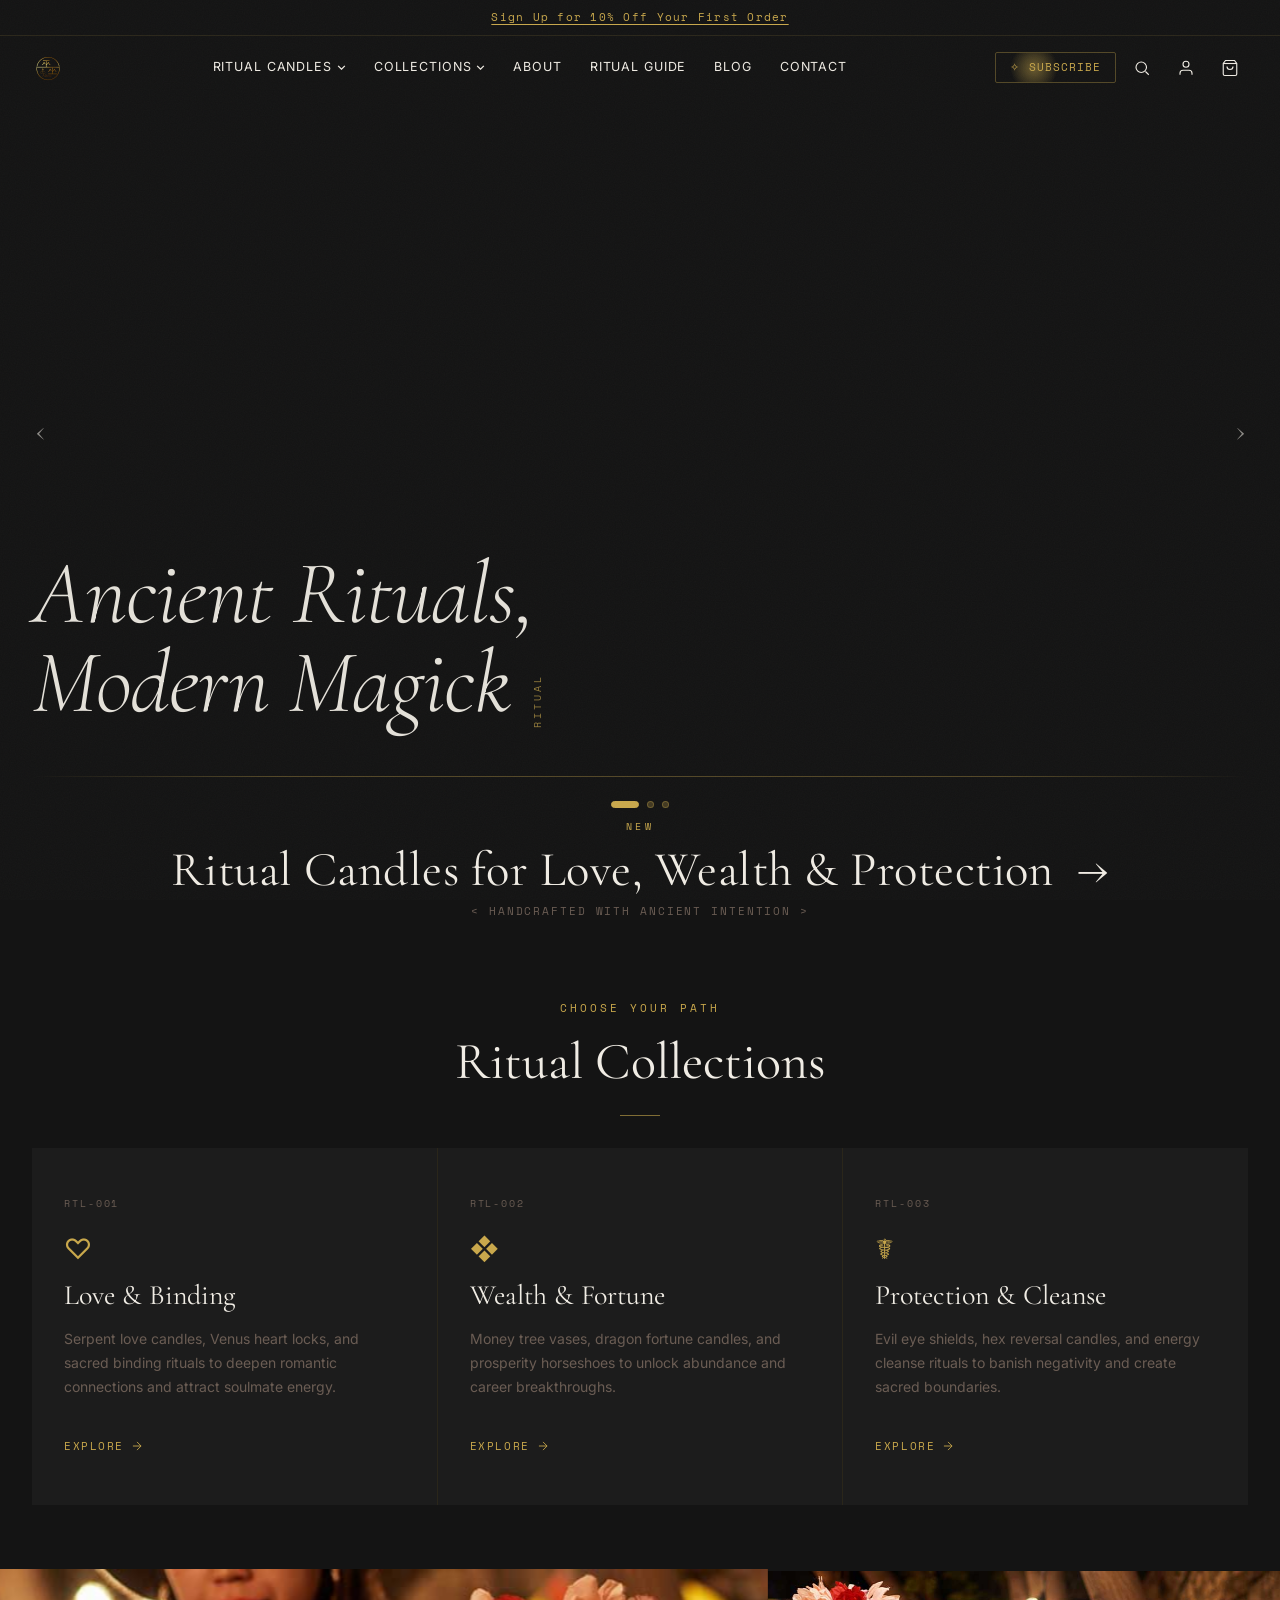
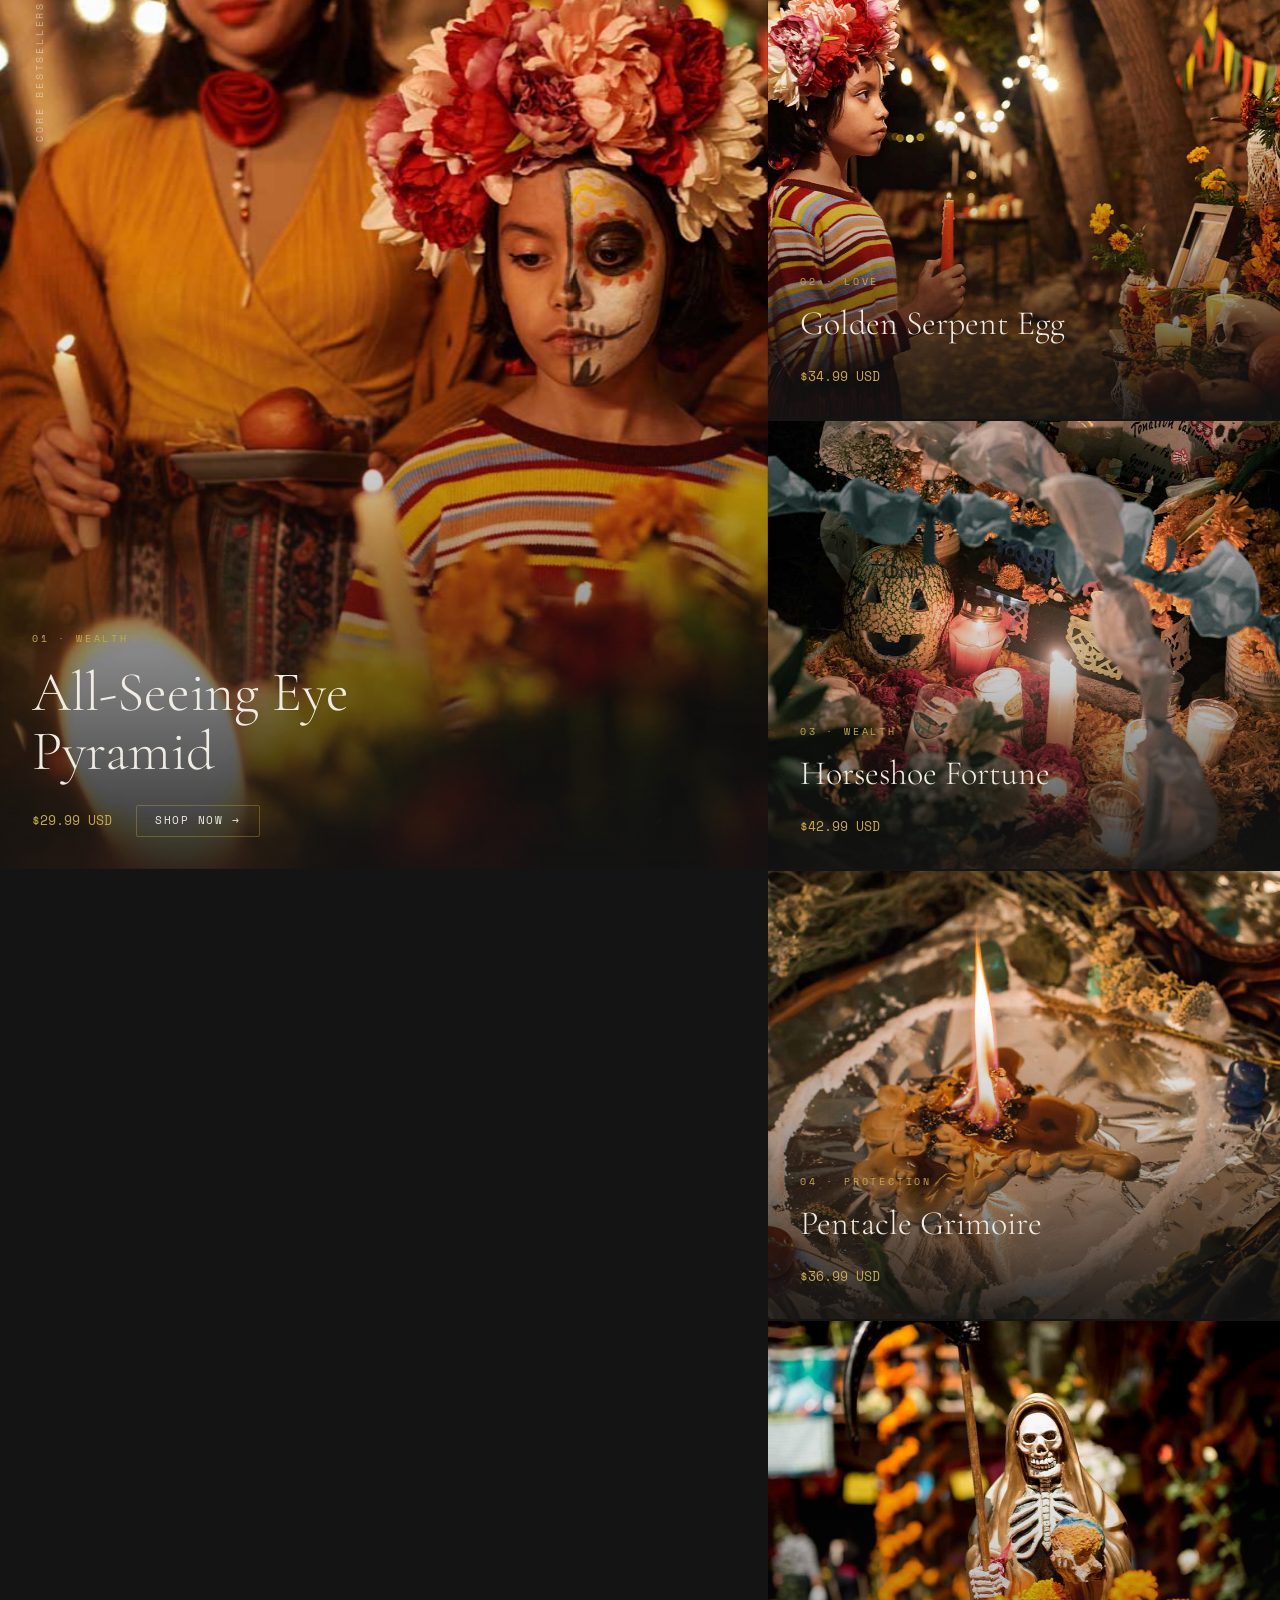
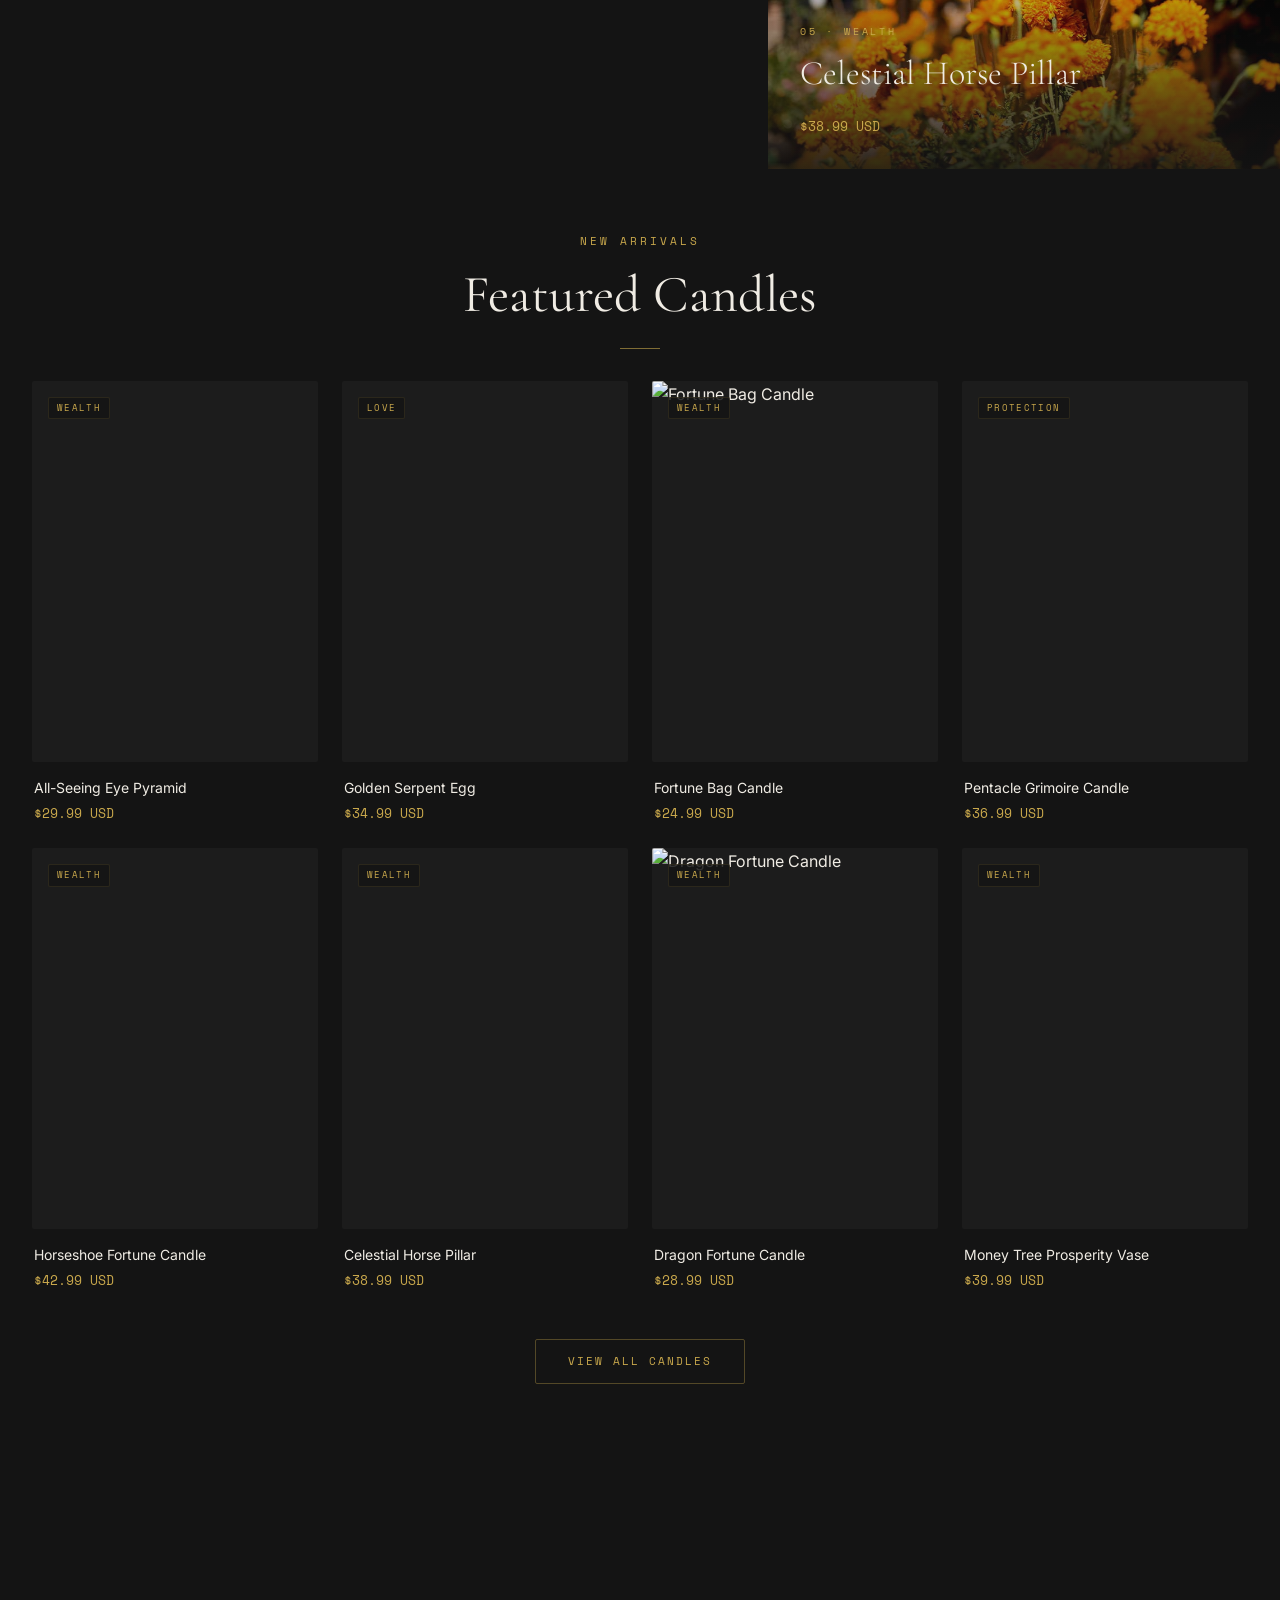
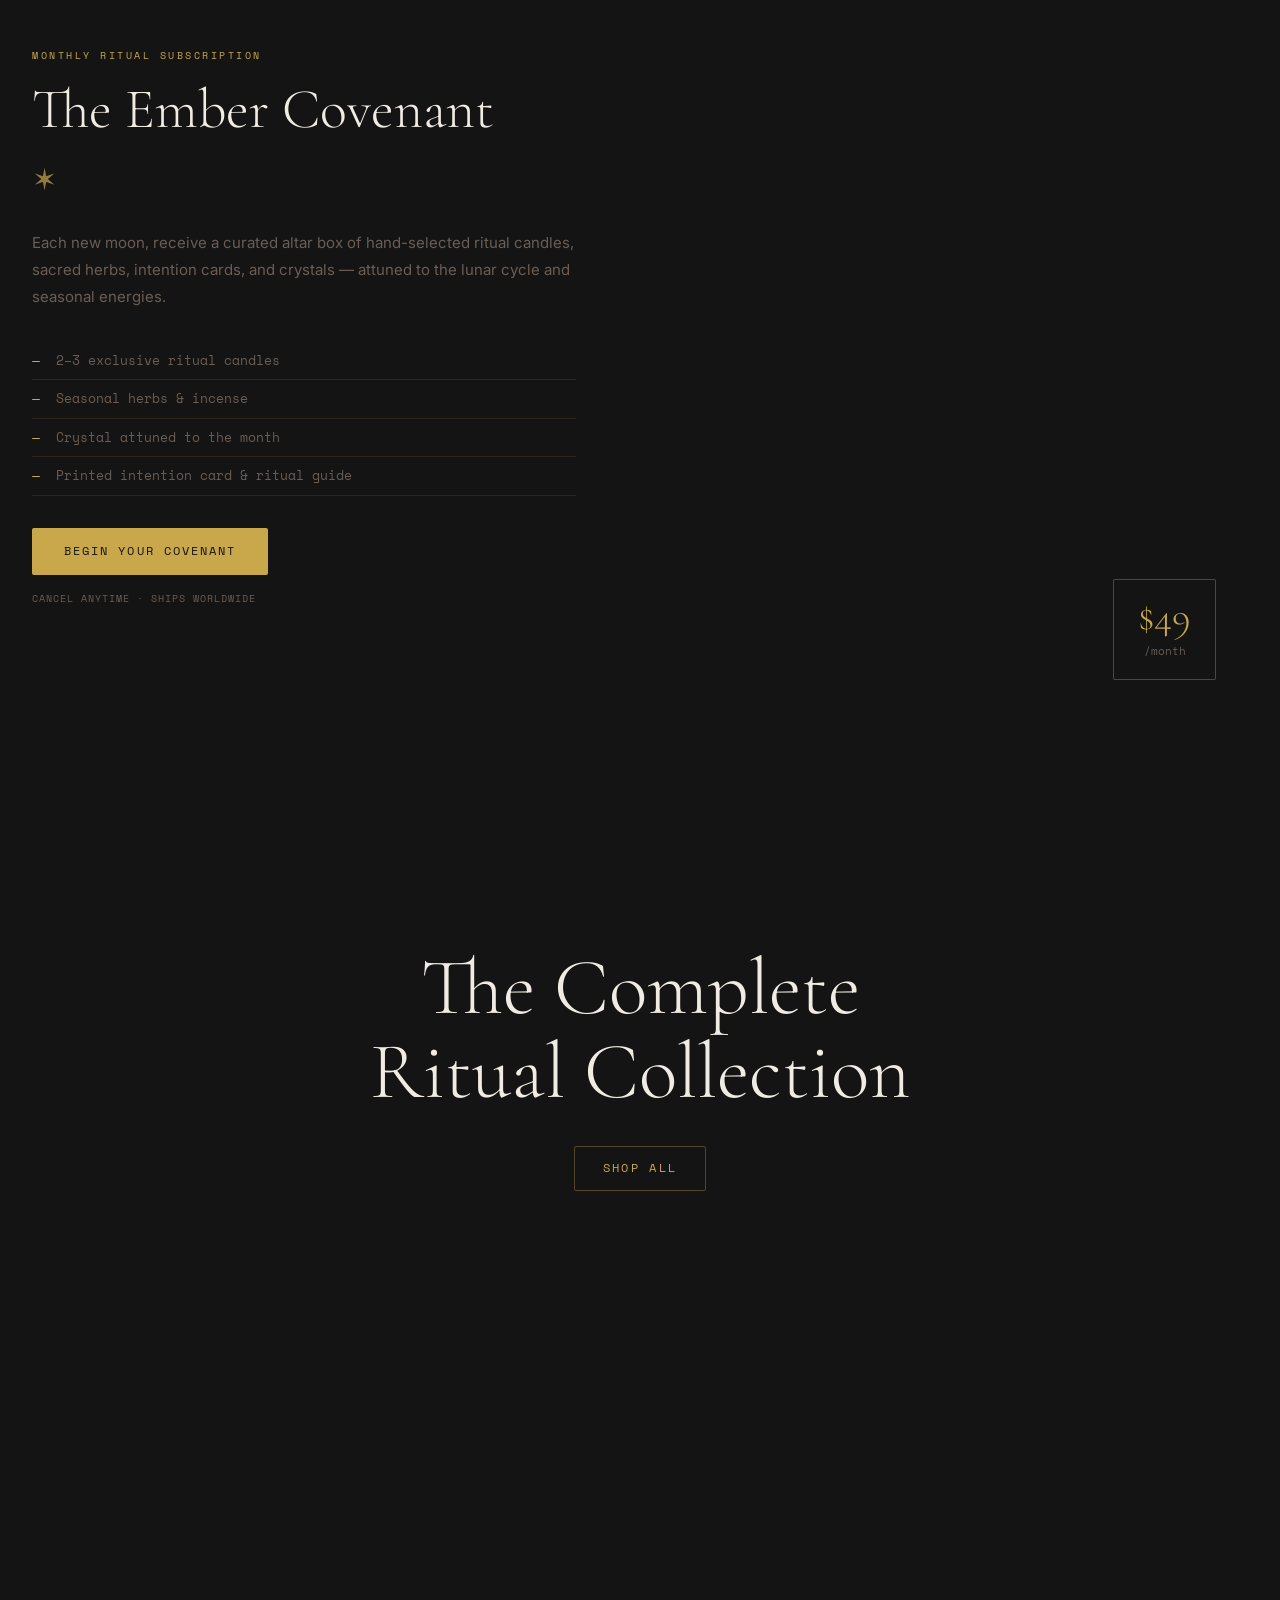
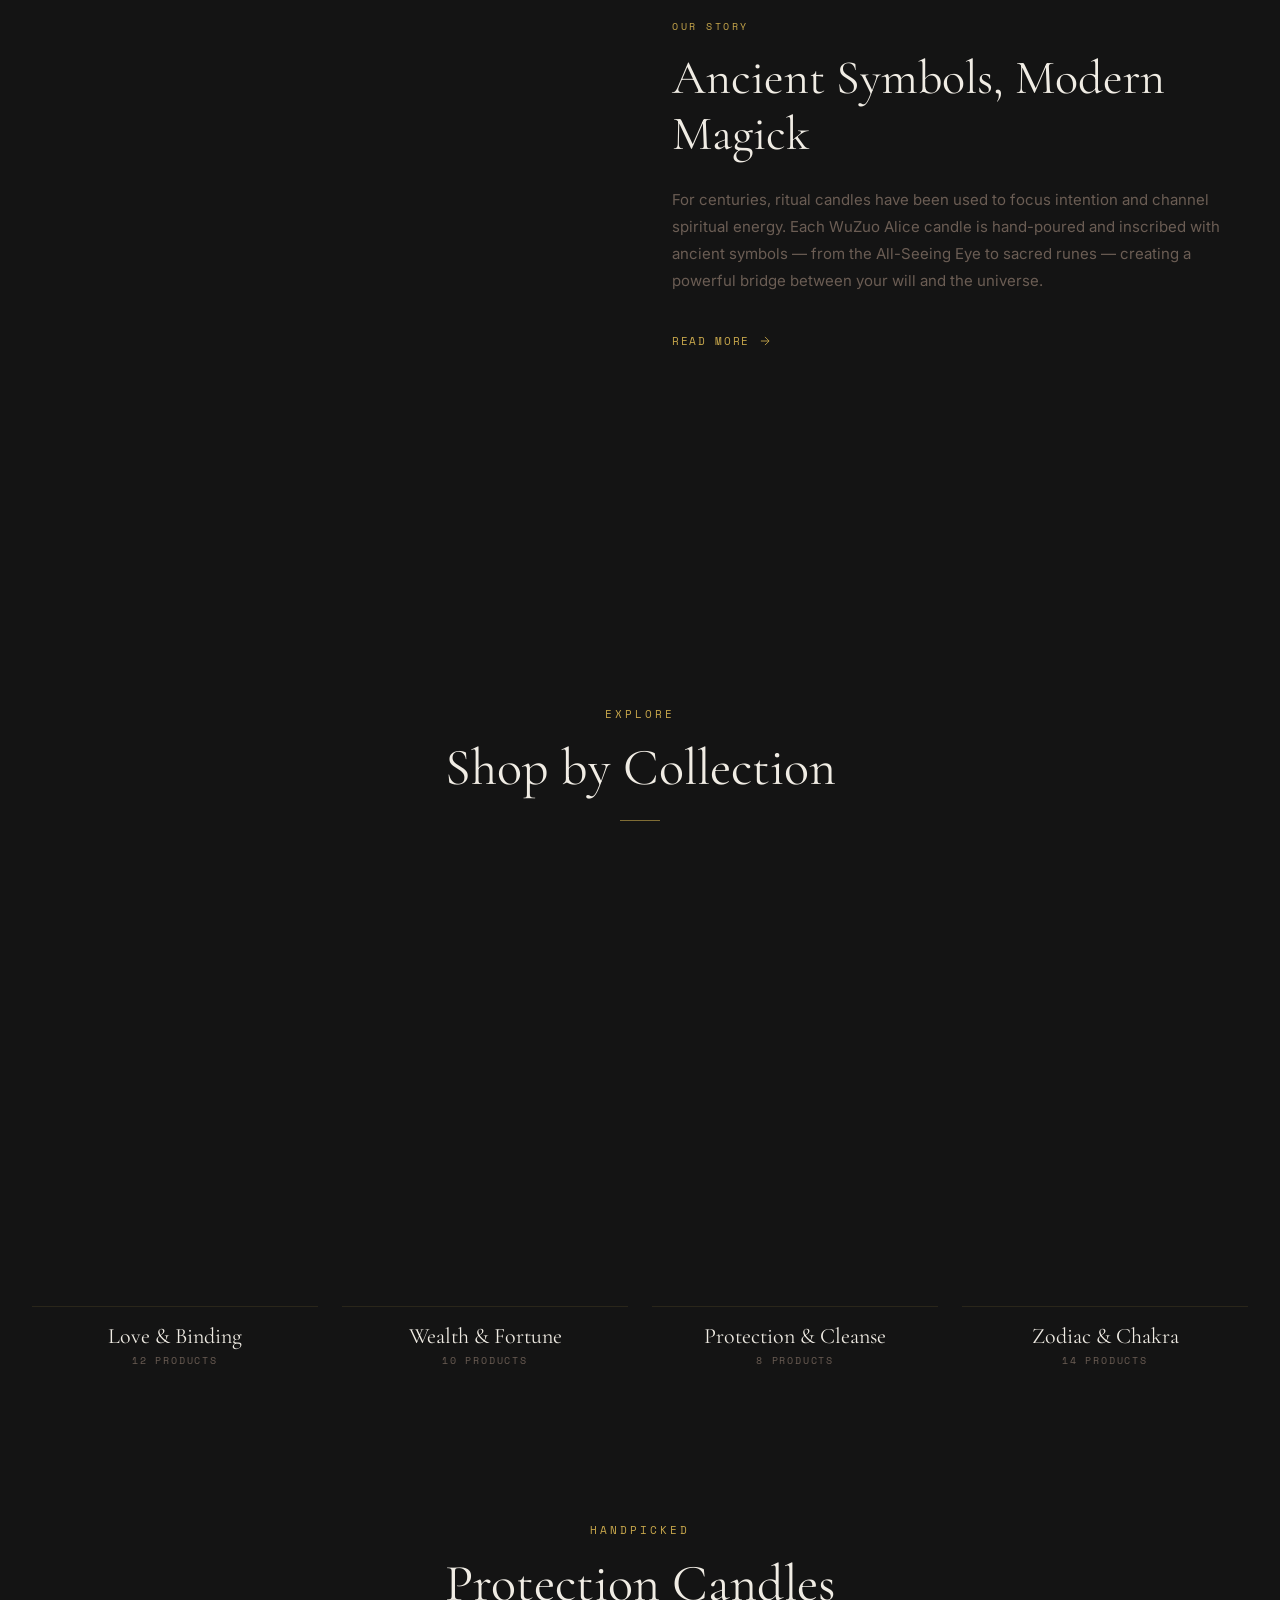
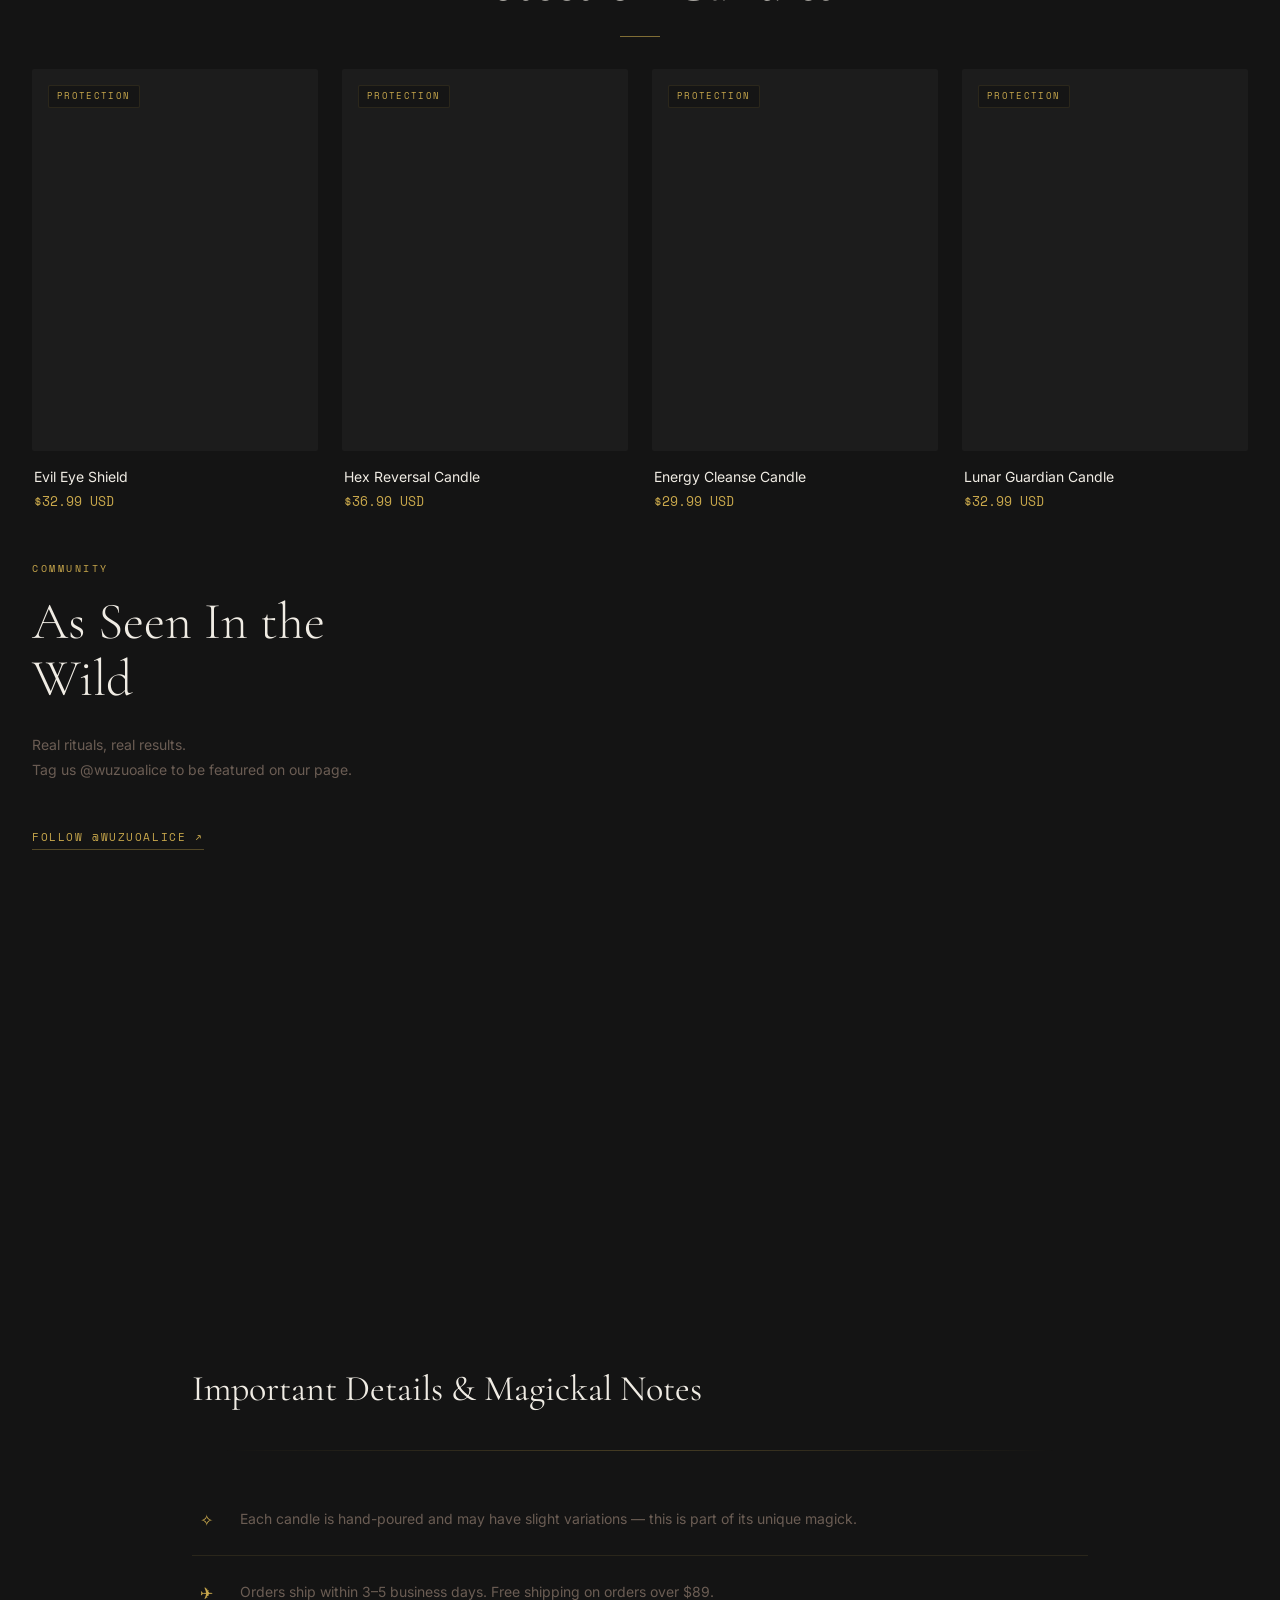
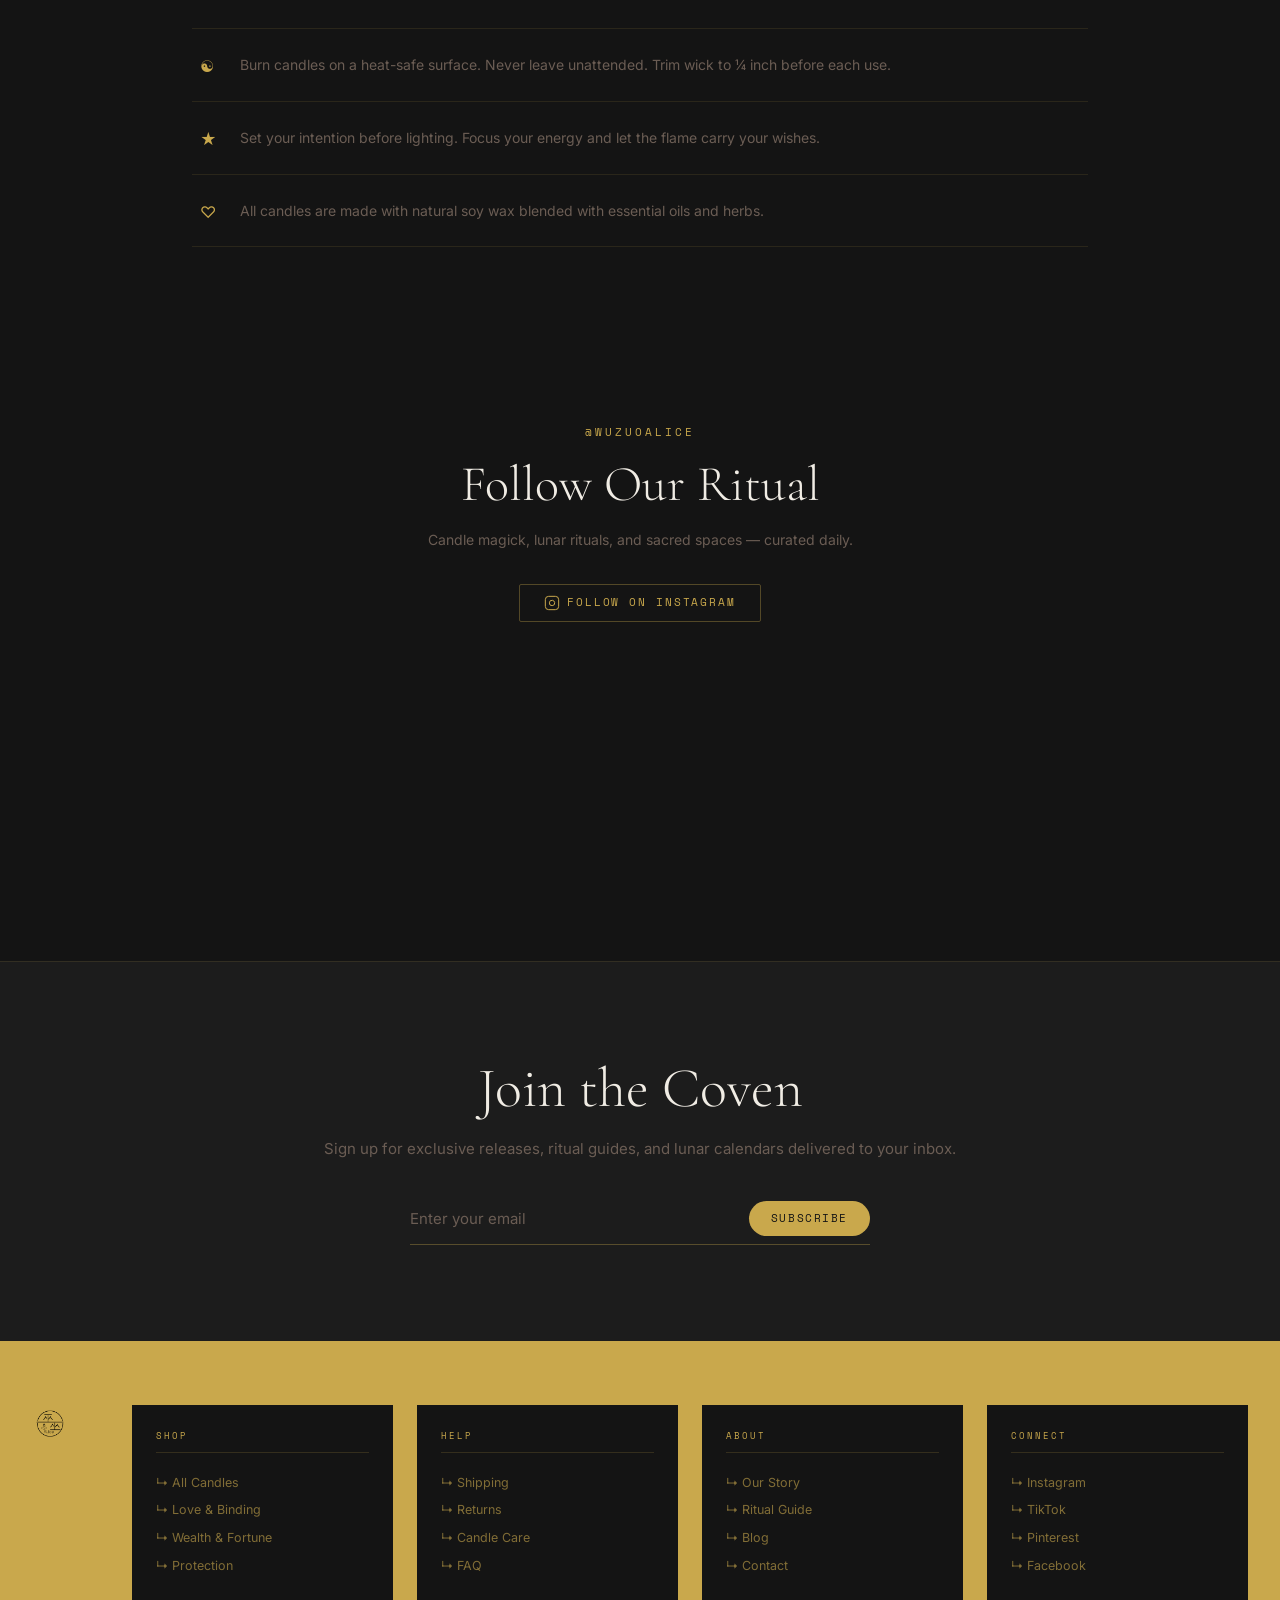
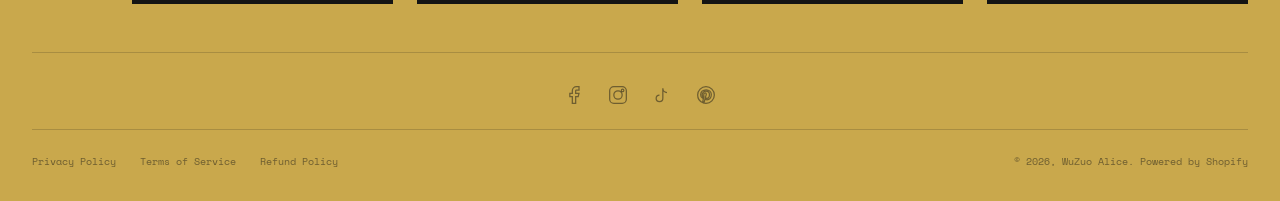
==== commit 8d38010d: "feat(v3): hover video for 3rd product card in Featured Candles rows - Fortune Bag Candle & Dragon Fo" ====
--- a/v3/index.html
+++ b/v3/index.html
@@ -397,10 +397,12 @@
       </div>
     </div>
     <div class="product-card reveal reveal-d3">
-      <a href="#" class="product-card__image">
+      <a href="#" class="product-card__image product-card__image--video">
         <span class="product-card__tag">Wealth</span>
         <img src="../Public/_DSC3942.JPG" alt="Fortune Bag Candle" loading="lazy">
-        <img src="../Public/_DSC3935.JPG" alt="" loading="lazy">
+        <video class="product-card__hover-video" muted loop playsinline preload="none">
+          <source src="../Public/a-fortune-teller-performs-a-ritual-with-crystals-b-2026-01-22-07-12-22-utc.mp4" type="video/mp4">
+        </video>
         <span class="product-card__quick">Quick View</span>
       </a>
       <div class="product-card__info">
@@ -445,10 +447,12 @@
       </div>
     </div>
     <div class="product-card reveal reveal-d3">
-      <a href="#" class="product-card__image">
+      <a href="#" class="product-card__image product-card__image--video">
         <span class="product-card__tag">Wealth</span>
         <img src="../Public/_DSC3954.JPG" alt="Dragon Fortune Candle" loading="lazy">
-        <img src="../Public/_DSC3953.JPG" alt="" loading="lazy">
+        <video class="product-card__hover-video" muted loop playsinline preload="none">
+          <source src="../Public/a-fortune-teller-performs-a-ritual-with-crystals-b-2026-01-22-07-12-22-utc.mp4" type="video/mp4">
+        </video>
         <span class="product-card__quick">Quick View</span>
       </a>
       <div class="product-card__info">
@@ -1022,6 +1026,17 @@
 
   startAuto();
 })();
+
+/* --- Product card video hover --- */
+(function() {
+  document.querySelectorAll('.product-card__image--video').forEach(function(card) {
+    var video = card.querySelector('.product-card__hover-video');
+    if (!video) return;
+    card.addEventListener('mouseenter', function() { video.play(); });
+    card.addEventListener('mouseleave', function() { video.pause(); video.currentTime = 0; });
+  });
+})();
+
 </script>
 
 </body>
--- a/v3/styles/products.css
+++ b/v3/styles/products.css
@@ -144,6 +144,19 @@
 .product-card__image img:last-of-type   { z-index: 2; opacity: 0; transition: opacity var(--t-mid); }
 .product-card__image:hover img:last-of-type { opacity: 1; }
 
+/* Video hover card — override last-of-type rules so the single primary img stays visible.
+   Use chained classes (specificity 0,2,1) to beat img:last-of-type (also 0,2,1) via source order. */
+.product-card__image--video.product-card__image img,
+.product-card__image--video.product-card__image:hover img { z-index: 1; opacity: 1; }
+
+.product-card__hover-video {
+  position: absolute; inset: 0;
+  width: 100%; height: 100%; object-fit: cover;
+  z-index: 2; opacity: 0;
+  transition: opacity var(--t-mid);
+}
+.product-card__image--video:hover .product-card__hover-video { opacity: 1; }
+
 /* Tag badge */
 .product-card__tag {
   position: absolute; top: var(--s2); left: var(--s2); z-index: 3;
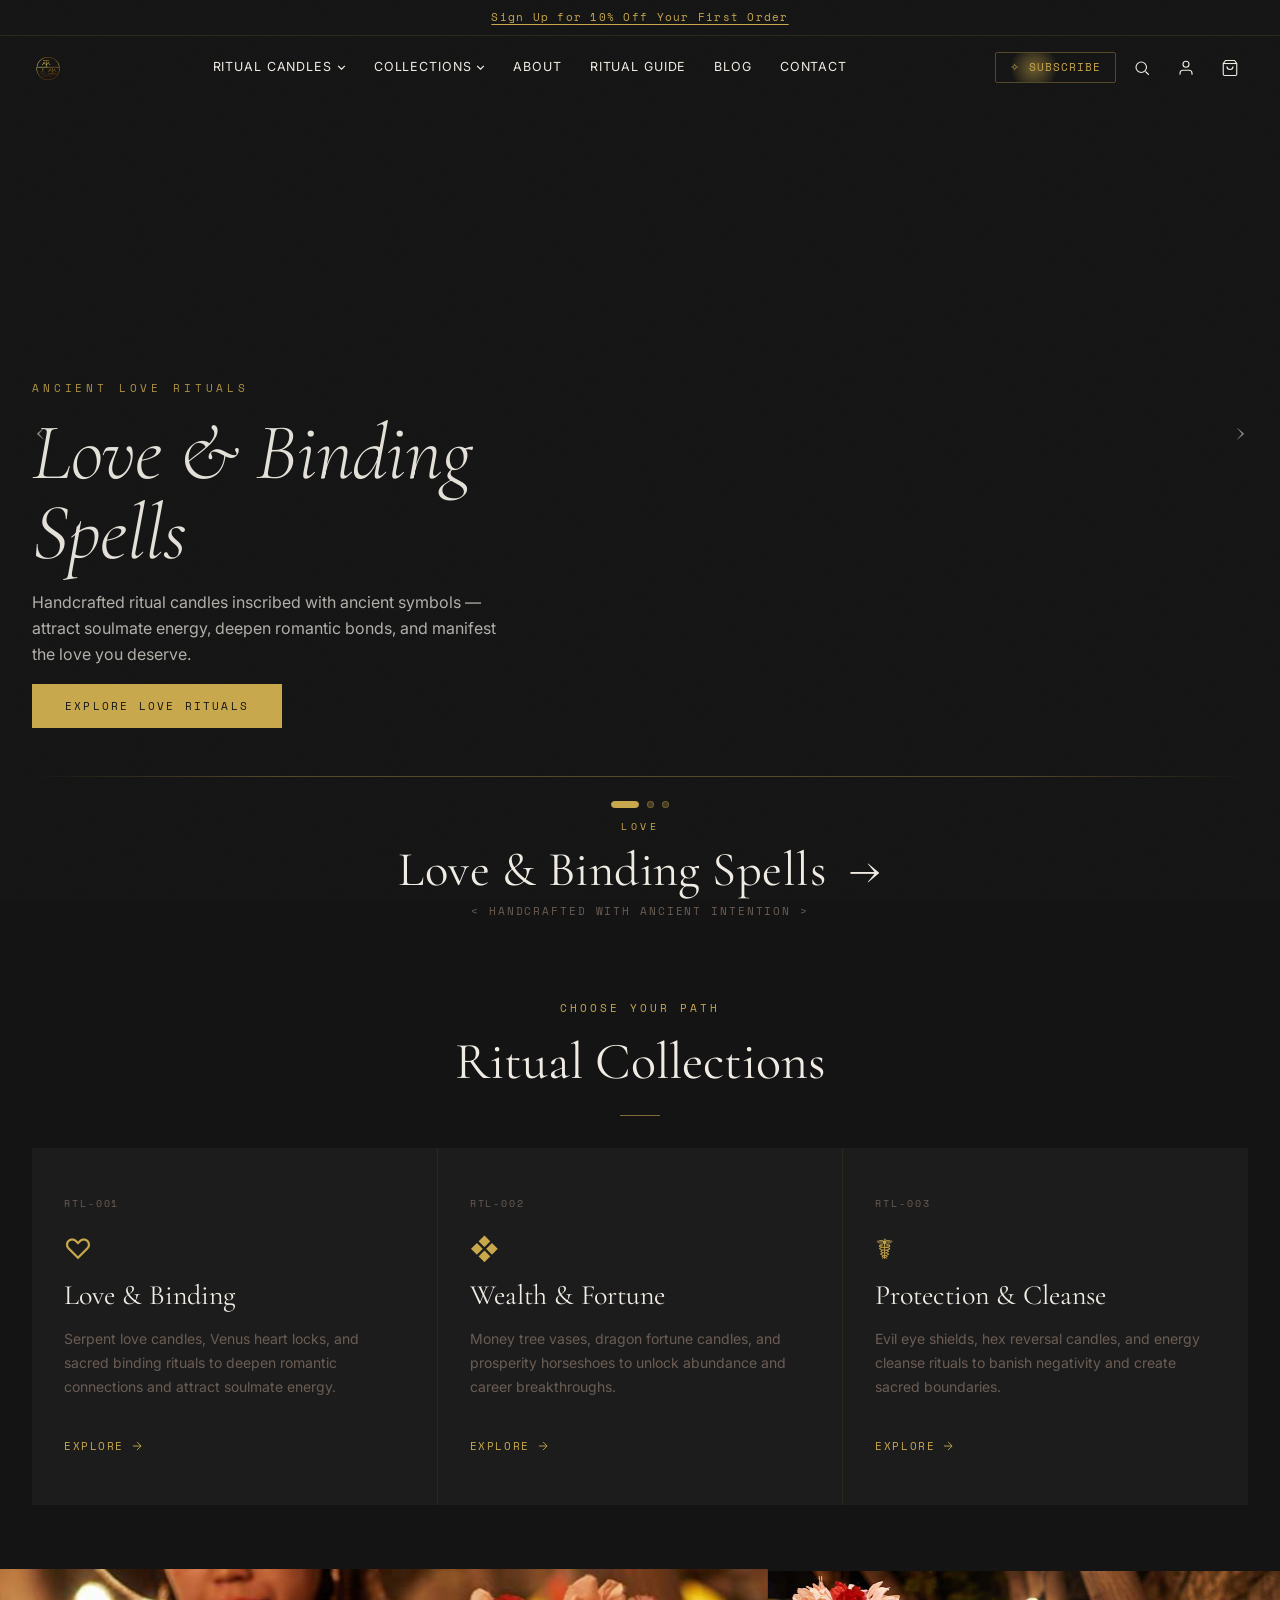
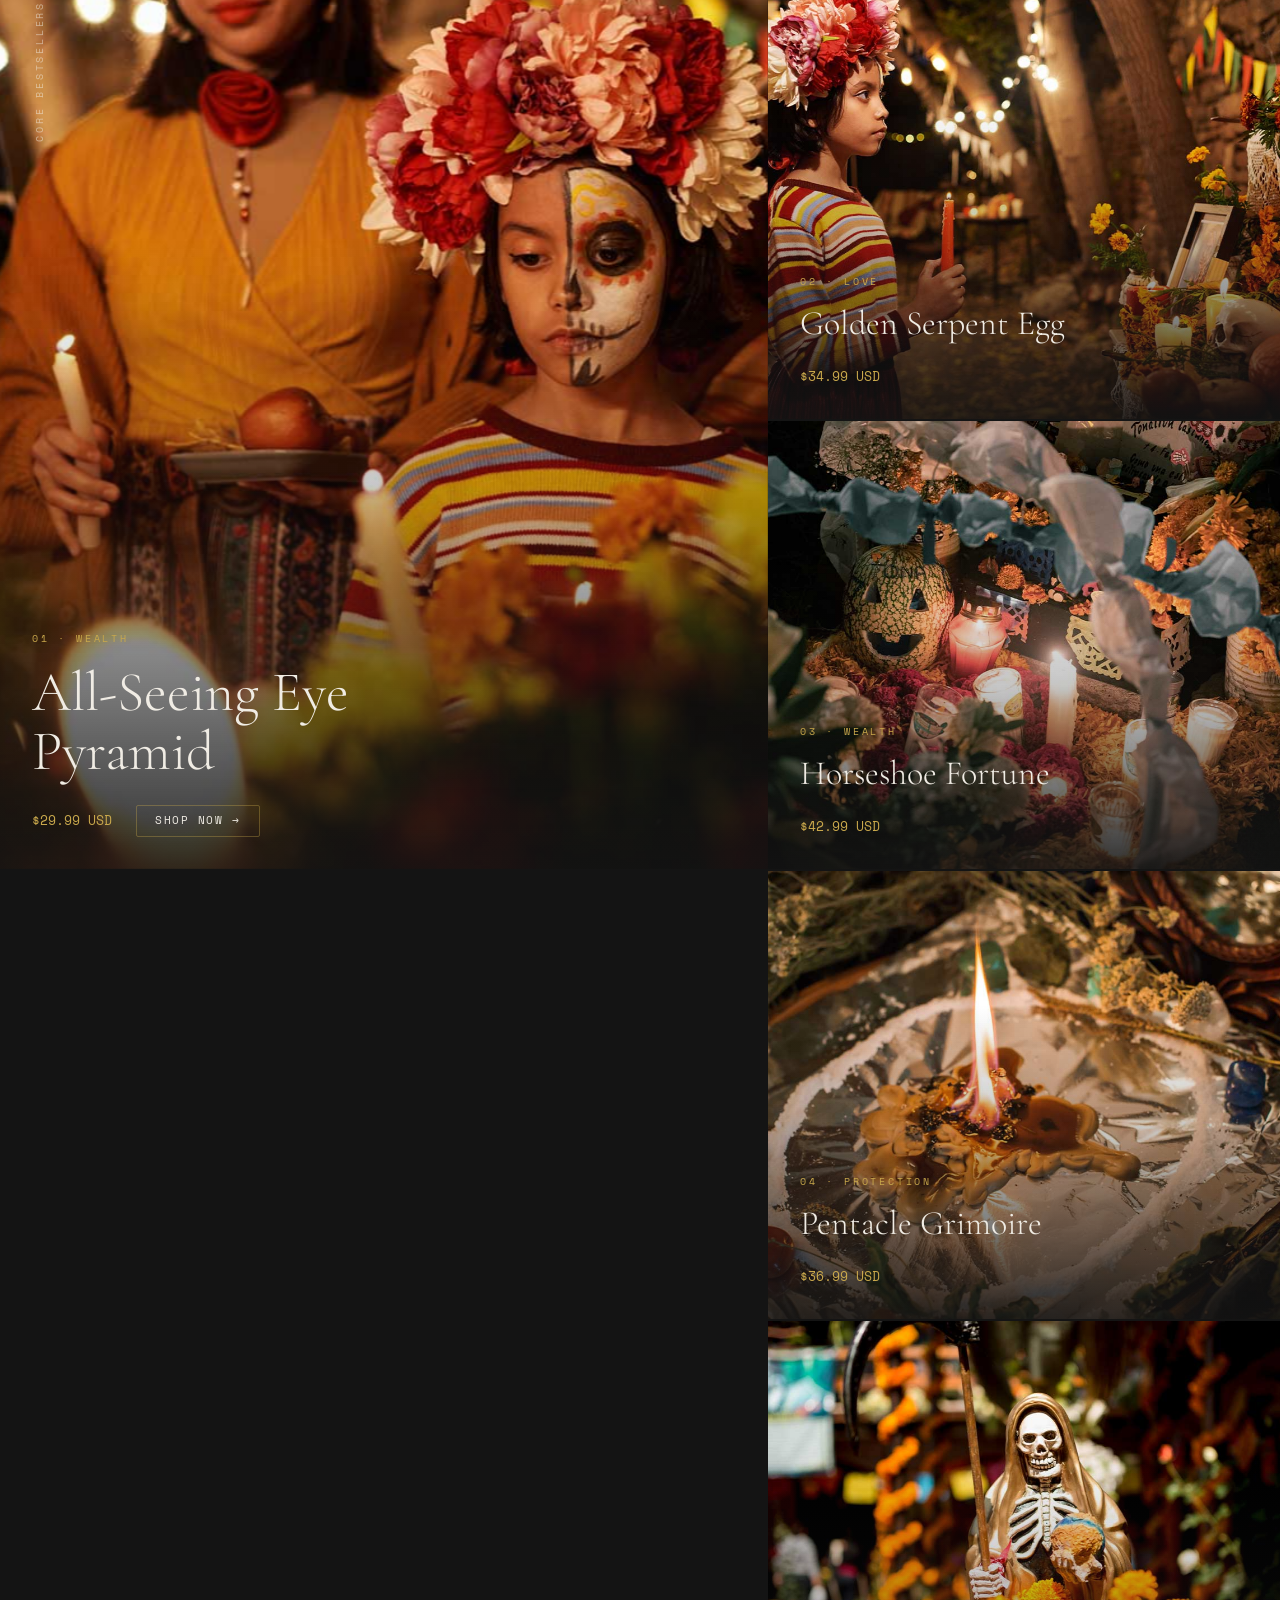
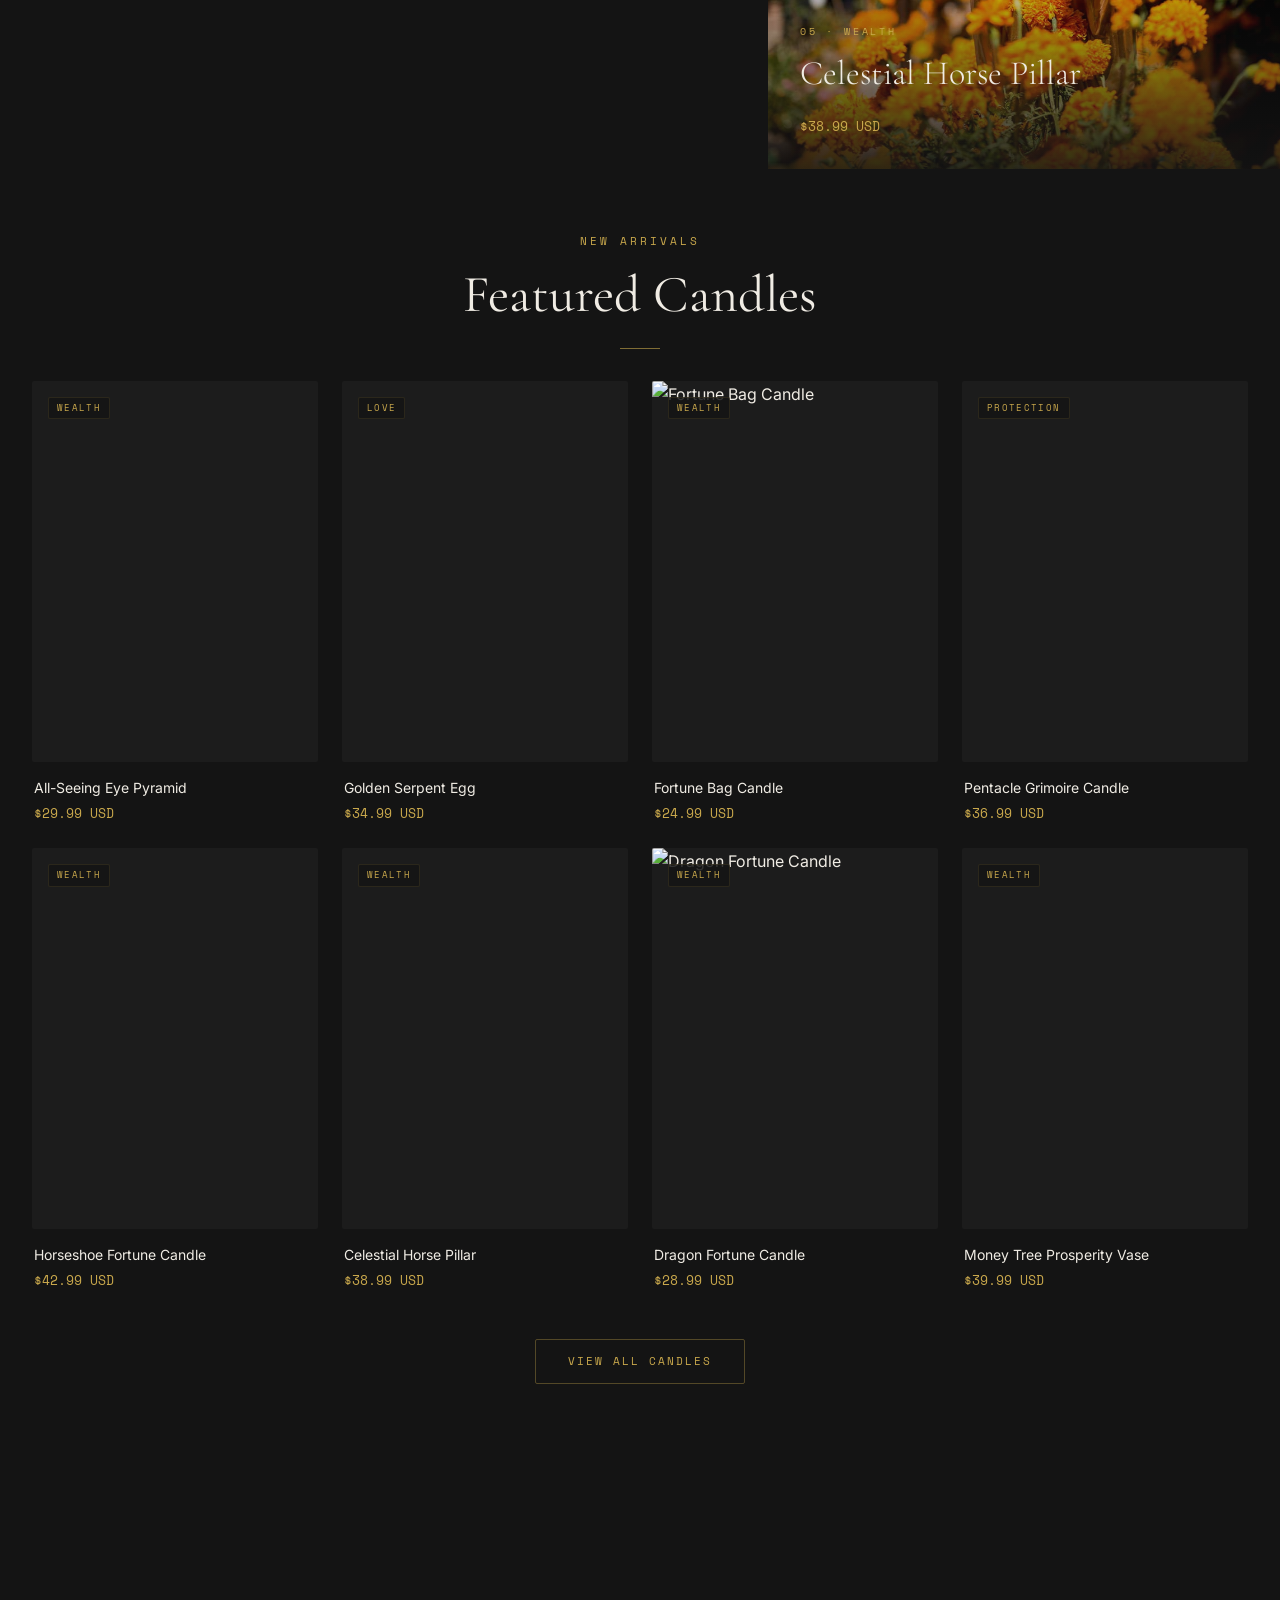
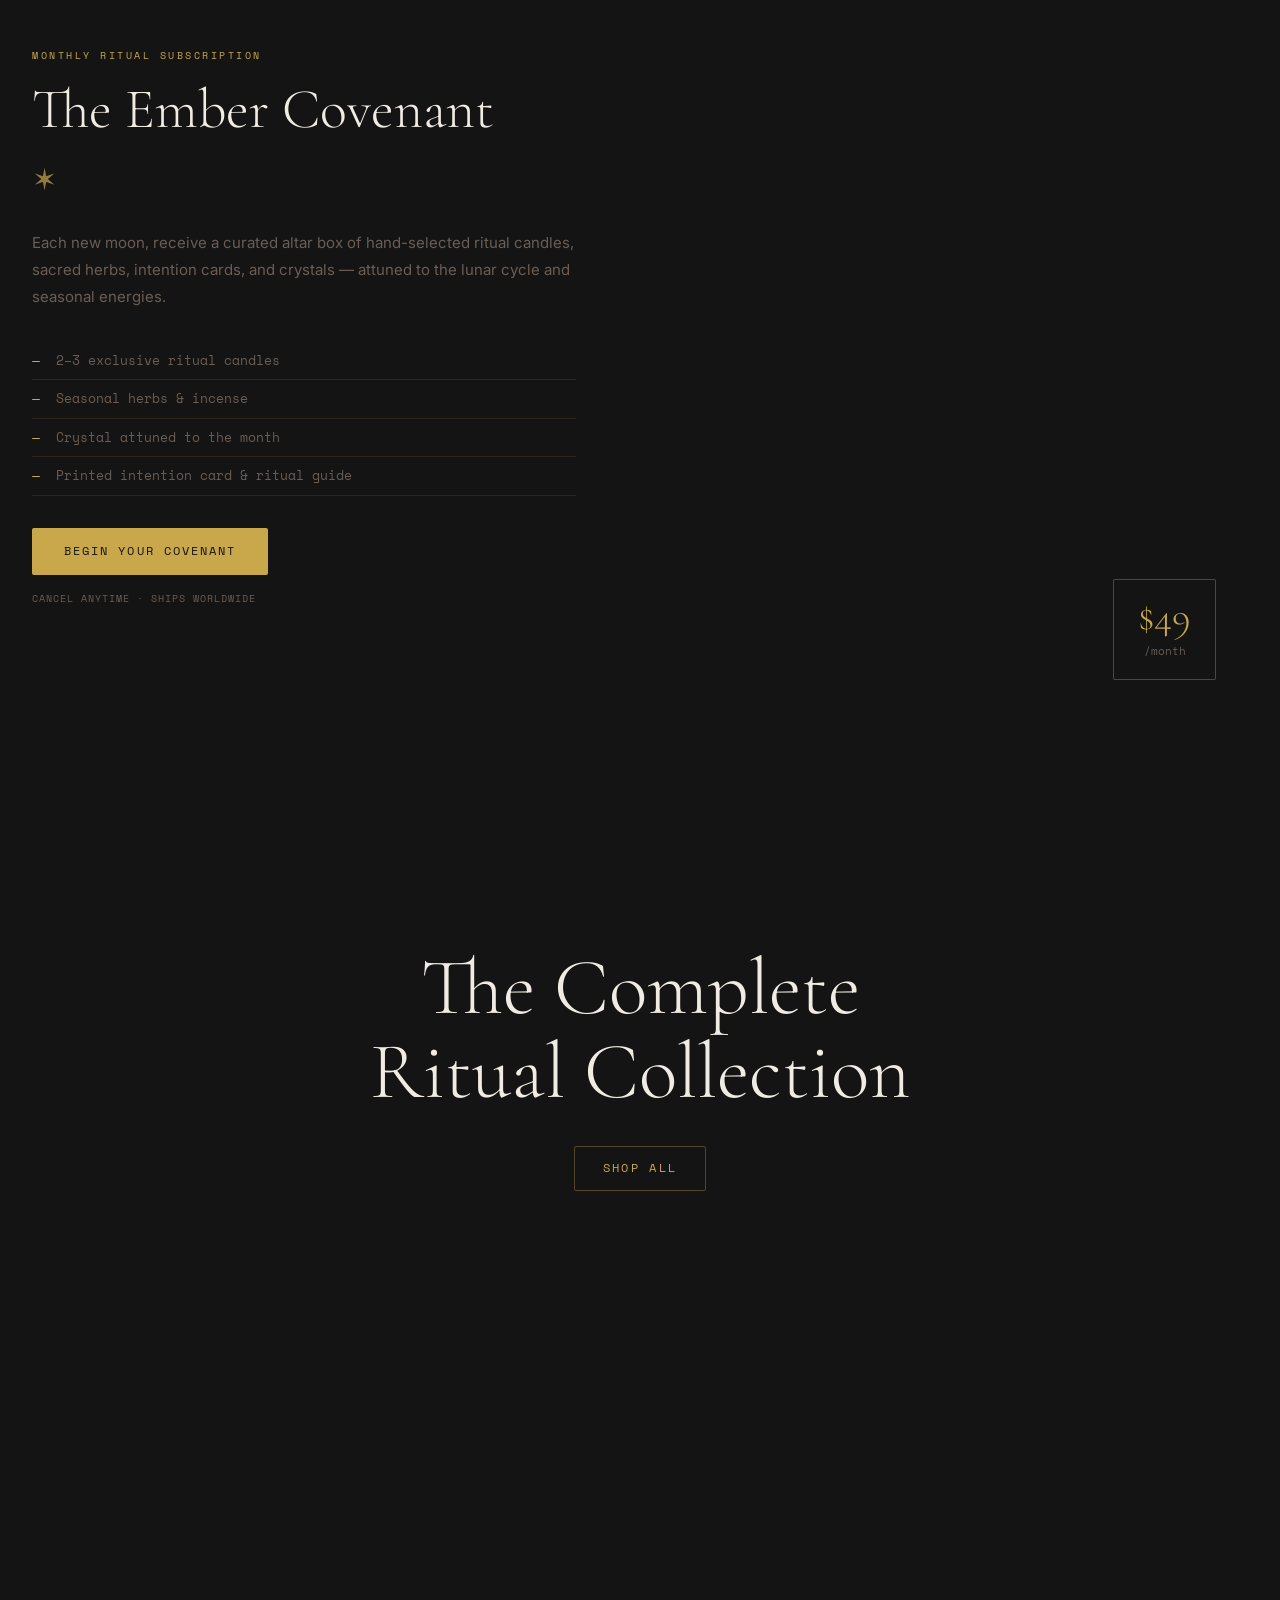
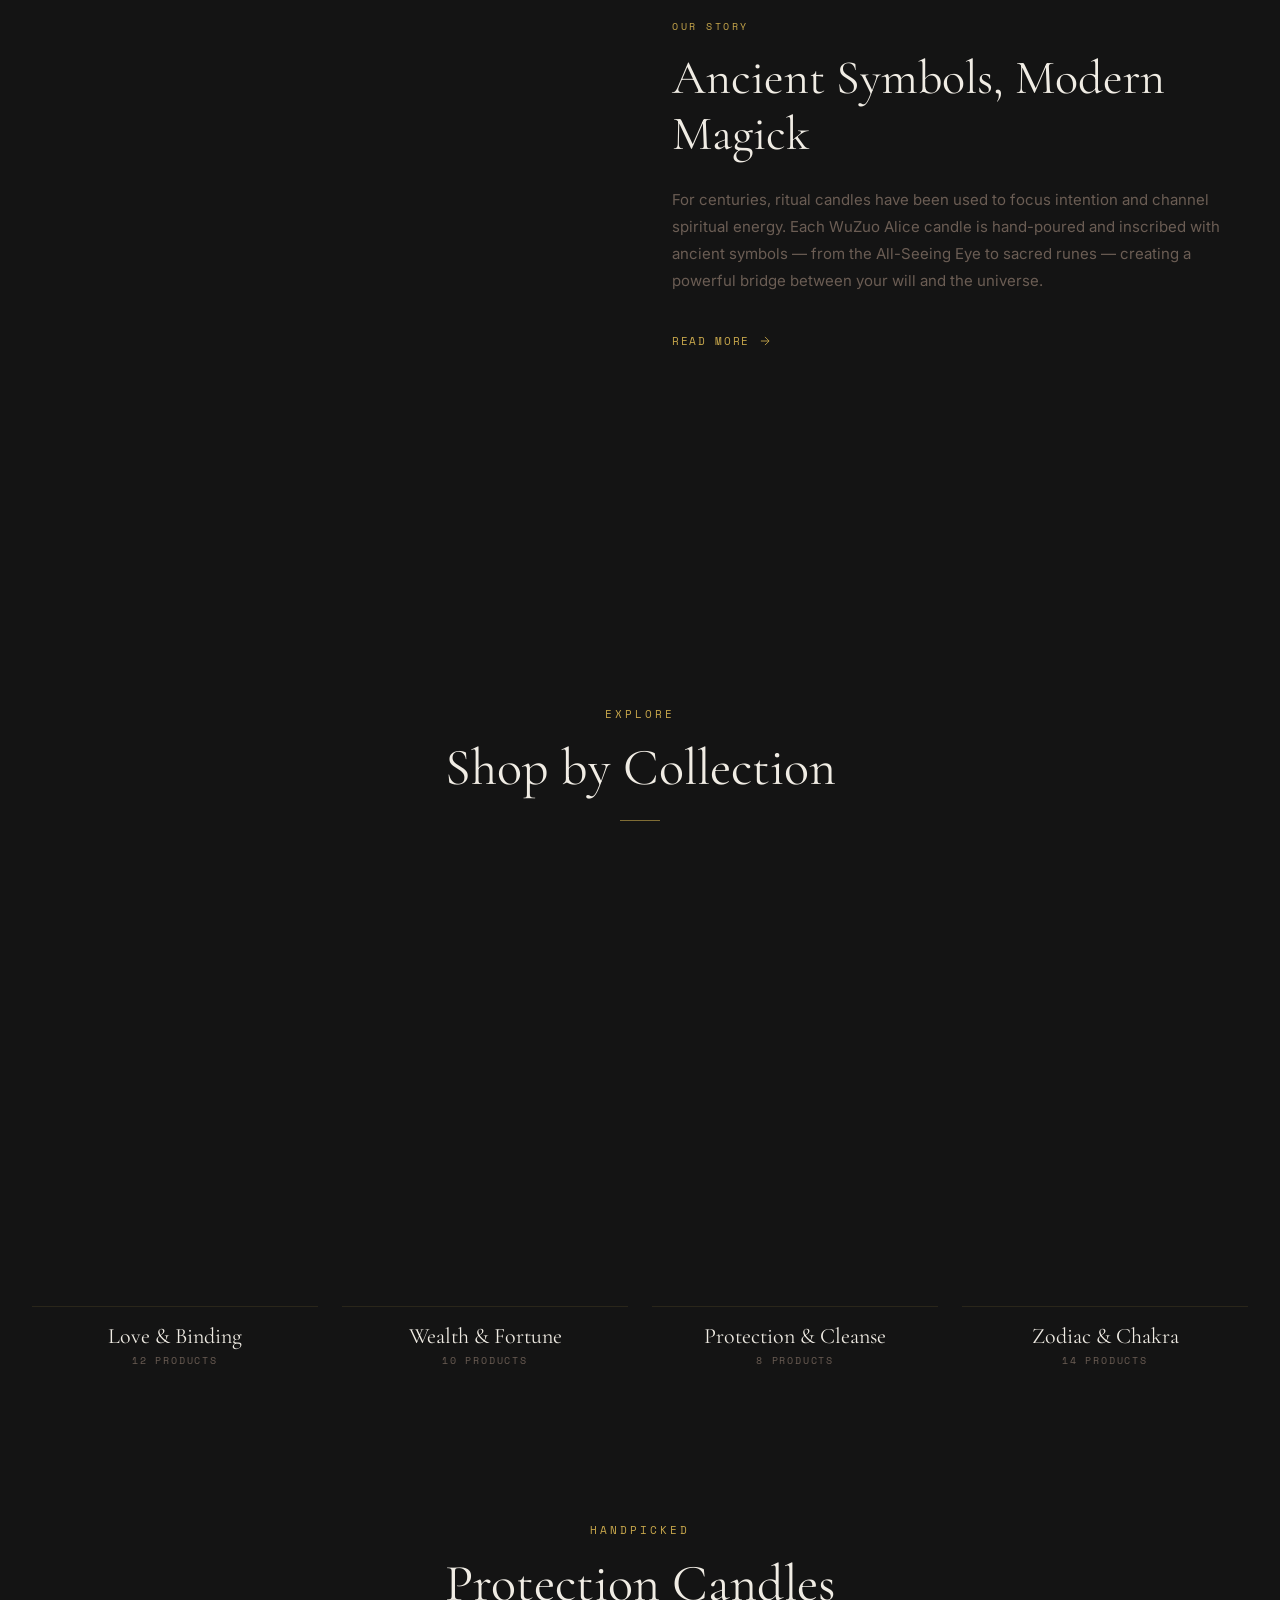
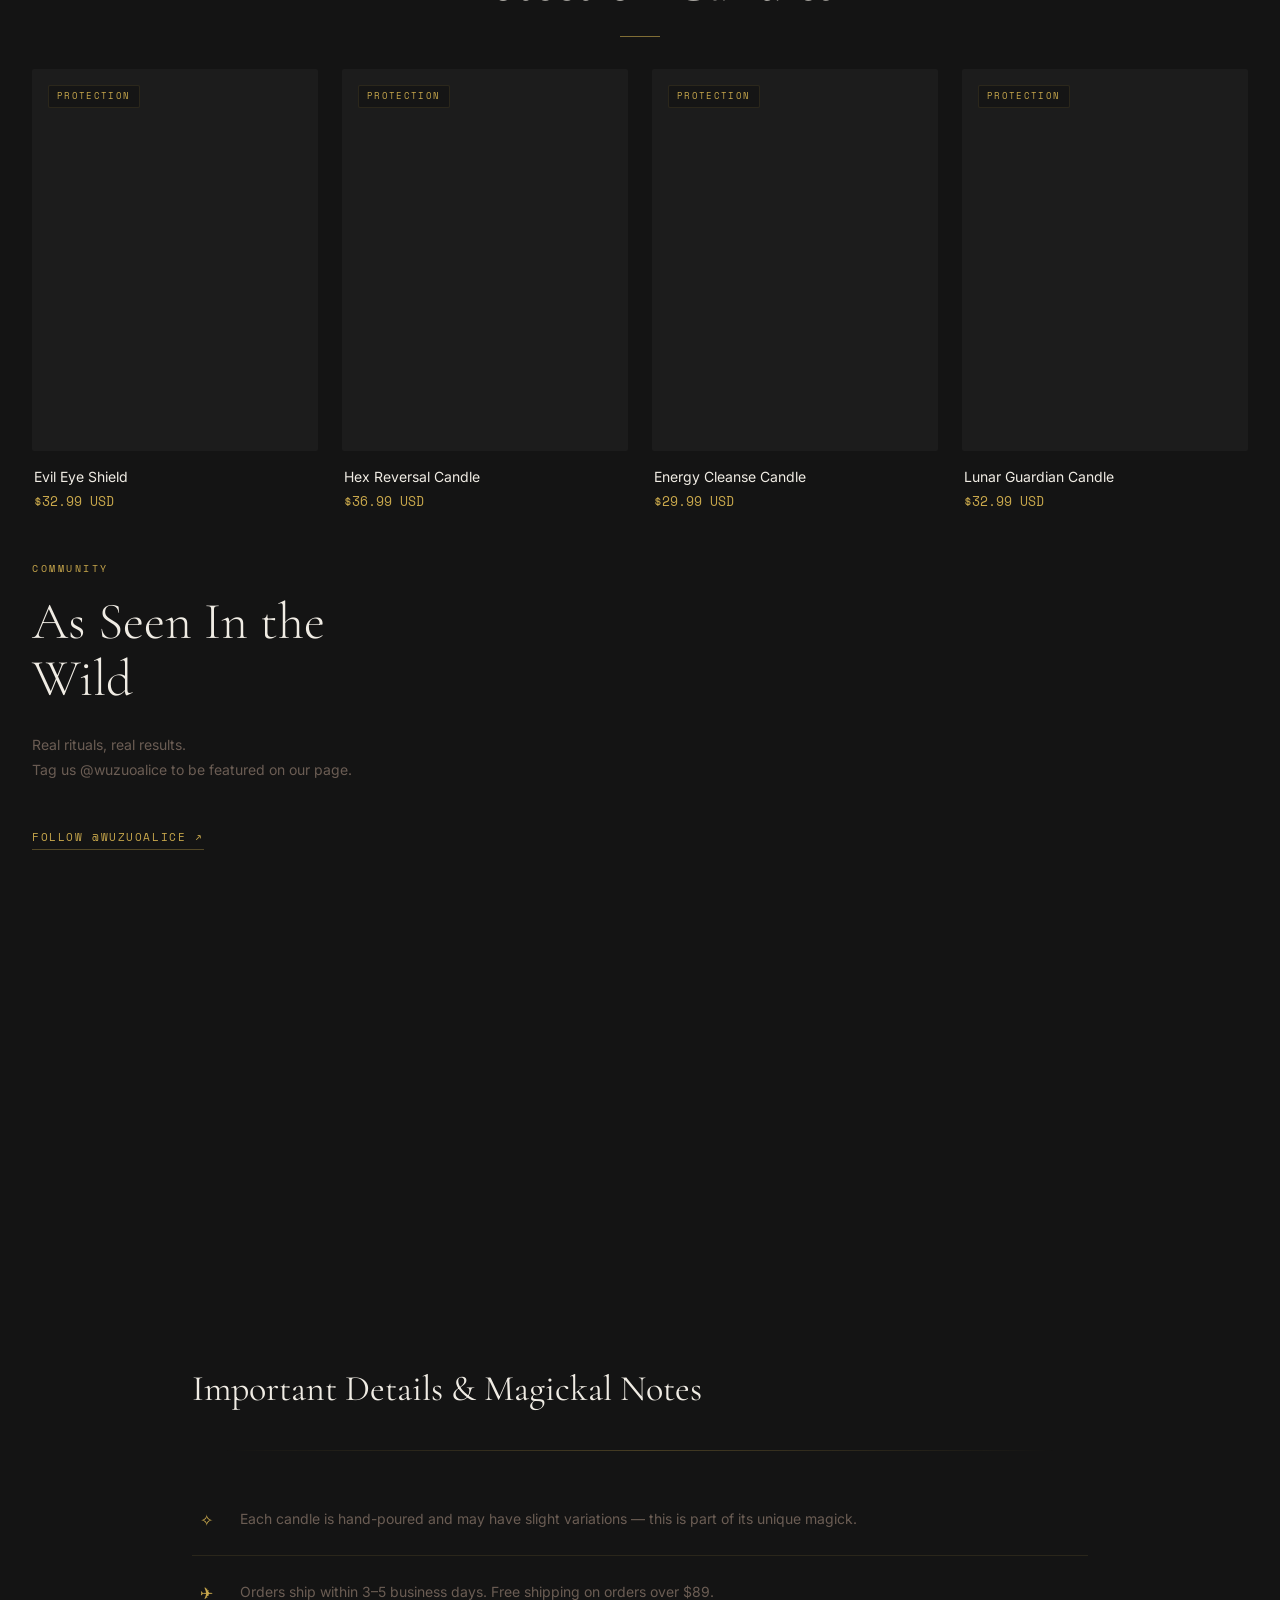
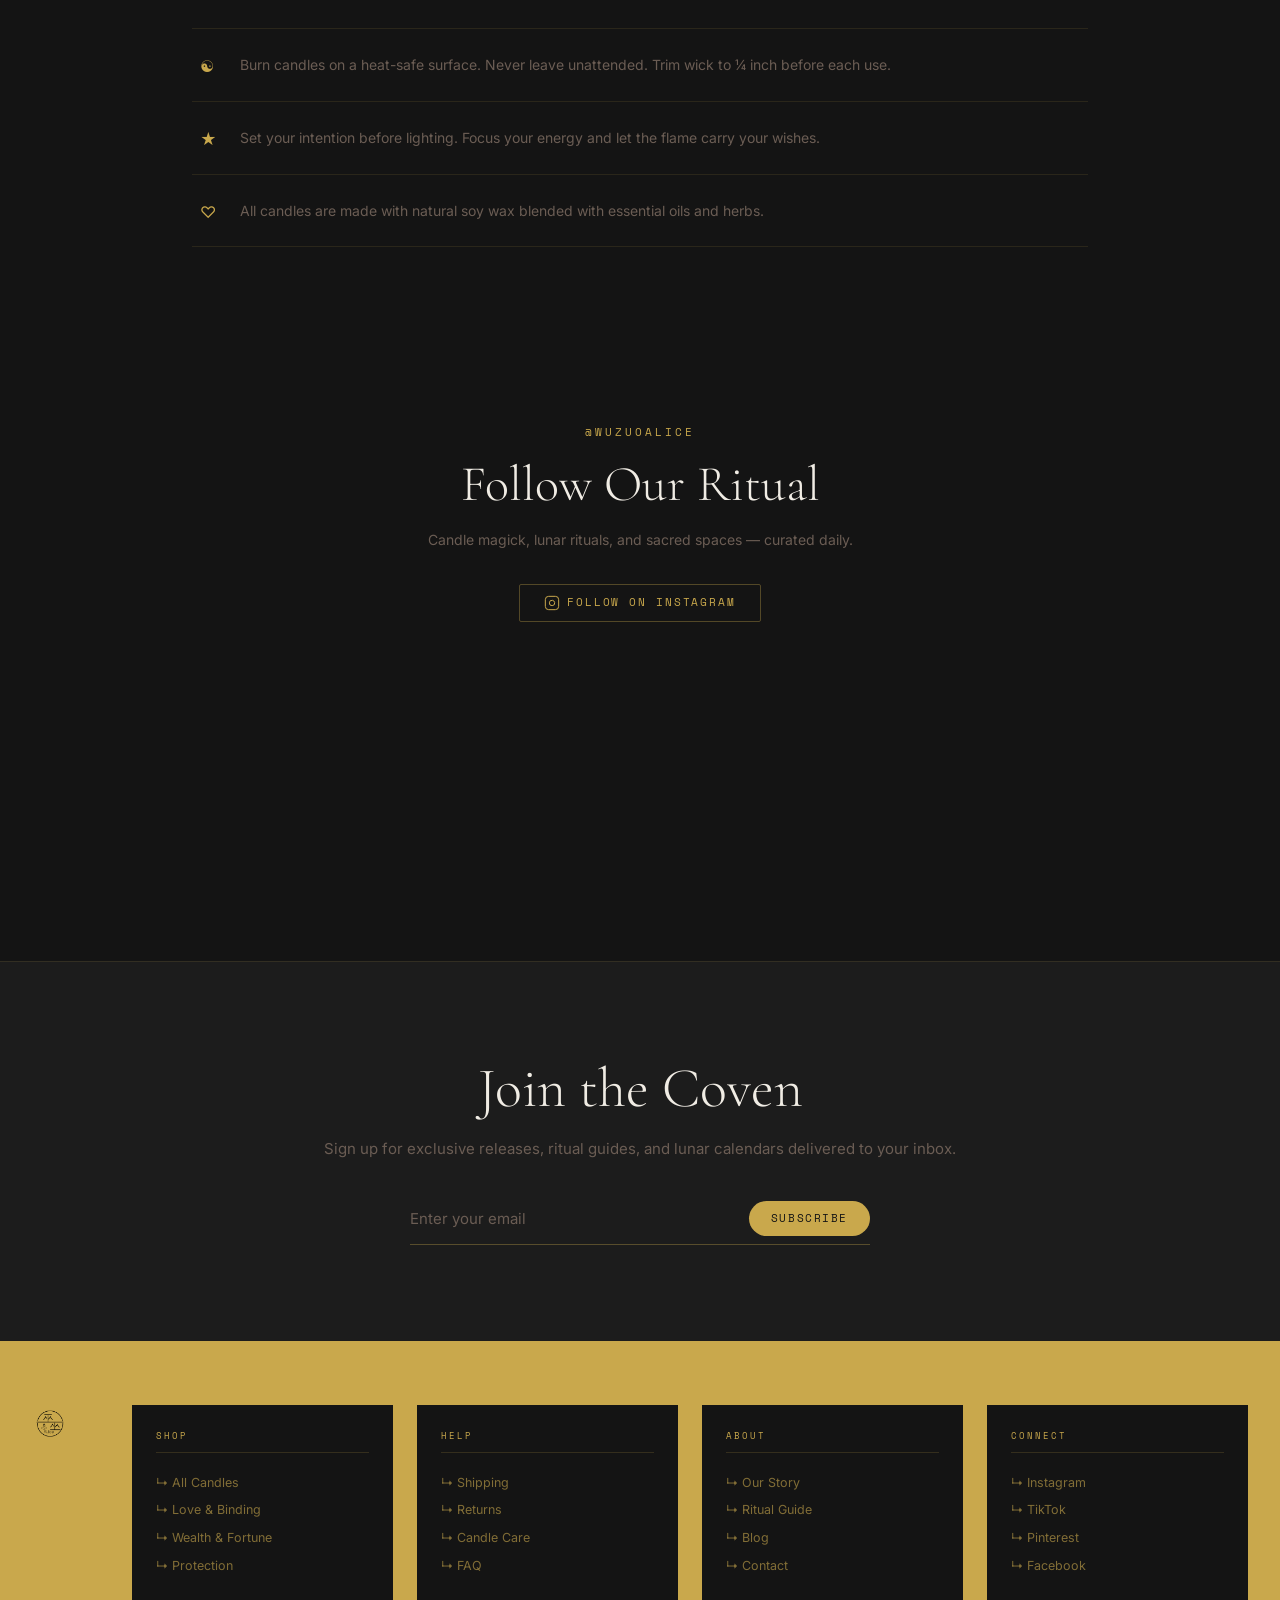
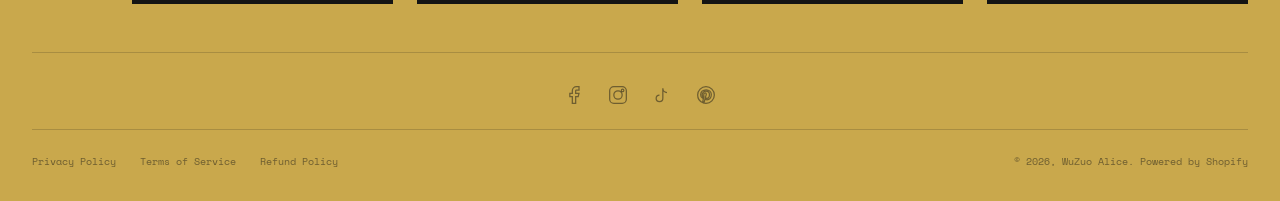
==== commit e8fd93d2: "feat(v3): add v3-2 experimental homepage with ritual guide, grimoire book, candle cursor - New v3-2-" ====
--- a/v3/index.html
+++ b/v3/index.html
@@ -201,43 +201,43 @@
   <!-- Slides -->
   <div class="hero__slides" id="heroSlides">
 
-    <!-- Slide 1: Video background (full width) -->
+    <!-- Slide 1: Love & Binding Spells -->
     <div class="hero__slide hero__slide--active hero__slide--video" data-index="0">
       <video autoplay muted loop playsinline class="hero__video">
         <source src="../Public/a-fortune-teller-performs-a-ritual-with-crystals-b-2026-01-22-07-12-22-utc.mp4" type="video/mp4">
       </video>
       <div class="hero__video-overlay"></div>
-      <div class="hero__panel-text hero__panel-text--video">
-        <span class="hero__panel-name">Ancient Rituals,<br>Modern Magick</span>
-        <span class="hero__panel-vert">RITUAL</span>
-      </div>
-    </div>
-
-    <!-- Slide 2: Wealth & Fortune -->
-    <div class="hero__slide" data-index="1">
-      <div class="hero__panel hero__panel--left">
-        <img src="../Public/_DSC3875.JPG" alt="Wealth & Fortune Ritual Candles">
-        <div class="hero__panel-text">
-          <span class="hero__panel-name">Wealth &amp; Fortune</span>
-          <span class="hero__panel-vert">ABUNDANCE</span>
-        </div>
-      </div>
-      <div class="hero__panel hero__panel--right">
-        <img src="../Public/_DSC3899.JPG" alt="Horseshoe Fortune Candle">
-      </div>
-    </div>
-
-    <!-- Slide 3: Protection & Cleanse -->
-    <div class="hero__slide" data-index="2">
-      <div class="hero__panel hero__panel--left">
-        <img src="../Public/_DSC3924.JPG" alt="Protection Ritual Candles">
-        <div class="hero__panel-text">
-          <span class="hero__panel-name">Protection &amp; Cleanse</span>
-          <span class="hero__panel-vert">SHIELD</span>
-        </div>
-      </div>
-      <div class="hero__panel hero__panel--right">
-        <img src="../Public/_DSC3836.JPG" alt="Evil Eye Shield">
+      <div class="hero__content">
+        <span class="hero__subtitle">ANCIENT LOVE RITUALS</span>
+        <h2 class="hero__title">Love &amp; Binding<br>Spells</h2>
+        <p class="hero__desc">Handcrafted ritual candles inscribed with ancient symbols — attract soulmate energy, deepen romantic bonds, and manifest the love you deserve.</p>
+        <a href="#" class="hero__btn">Explore Love Rituals</a>
+      </div>
+    </div>
+
+    <!-- Slide 2: Fortune & Wealth Spells -->
+    <div class="hero__slide hero__slide--video" data-index="1">
+      <img src="../Public/_DSC3875.JPG" alt="Fortune & Wealth Ritual Candles" class="hero__bg-img">
+      <div class="hero__video-overlay"></div>
+      <div class="hero__content hero__content--center">
+        <span class="hero__subtitle">MANIFEST ABUNDANCE</span>
+        <h2 class="hero__title">Fortune &amp; Wealth<br>Spells</h2>
+        <p class="hero__desc">Not all spell casters are genuine. Many claim mastery over love, lottery, and money spells — but only a rare few possess the authentic knowledge passed down through ancient lineages.</p>
+        <p class="hero__desc">Our ritual candles are crafted by true practitioners who dedicate their craft to a single intention — ensuring every flame carries focused, undiluted power to manifest your financial destiny.</p>
+        <p class="hero__desc">Choose wisely. Choose the strongest. Let the ancient fire guide your path to abundance.</p>
+        <a href="#" class="hero__btn">Discover Fortune Spells</a>
+      </div>
+    </div>
+
+    <!-- Slide 3: Protection & Marriage Spells -->
+    <div class="hero__slide hero__slide--video" data-index="2">
+      <img src="../Public/_DSC3924.JPG" alt="Protection & Marriage Ritual Candles" class="hero__bg-img">
+      <div class="hero__video-overlay"></div>
+      <div class="hero__content">
+        <span class="hero__subtitle">SACRED BONDS &amp; SHIELDS</span>
+        <h2 class="hero__title">Powerful Protection<br>Spells</h2>
+        <p class="hero__desc">The most potent ritual candles for marriage harmony, spiritual shielding, and life transformation — chosen by those who seek only the strongest magick.</p>
+        <a href="#" class="hero__btn">Shop Protection Rituals</a>
       </div>
     </div>
 
@@ -254,9 +254,9 @@
       <span class="hero__dot" data-dot="1"></span>
       <span class="hero__dot" data-dot="2"></span>
     </div>
-    <span class="hero__caption-label" id="heroCaptionLabel">NEW</span>
+    <span class="hero__caption-label" id="heroCaptionLabel">LOVE</span>
     <div class="hero__caption-wrap">
-      <h1 class="hero__caption-title" id="heroCaptionTitle">Ritual Candles for Love, Wealth &amp; Protection &nbsp;&rarr;</h1>
+      <h1 class="hero__caption-title" id="heroCaptionTitle">Love &amp; Binding Spells &nbsp;&rarr;</h1>
       <span class="hero__caption-sub">&lt;&nbsp;Handcrafted with Ancient Intention&nbsp;&gt;</span>
     </div>
   </div>
@@ -998,9 +998,9 @@
   var autoTimer;
 
   var captions = [
-    { label: 'NEW',        title: 'Handcrafted Ritual Candles \u00a0\u2192' },
-    { label: 'FEATURED',   title: 'Wealth &amp; Fortune Collection \u00a0\u2192' },
-    { label: 'HANDPICKED', title: 'Protection &amp; Cleanse Rituals \u00a0\u2192' }
+    { label: 'LOVE',       title: 'Love &amp; Binding Spells \u00a0\u2192' },
+    { label: 'FORTUNE',    title: 'Fortune &amp; Wealth Spells \u00a0\u2192' },
+    { label: 'PROTECTION', title: 'Protection &amp; Marriage Spells \u00a0\u2192' }
   ];
 
   function goTo(idx) {
--- a/v3/styles/hero.css
+++ b/v3/styles/hero.css
@@ -72,7 +72,7 @@
   pointer-events: none;
 }
 
-/* ---- Overlay text on left panel ---- */
+/* ---- Overlay text on left panel (legacy) ---- */
 .hero__panel-text {
   position: absolute;
   z-index: 3;
@@ -80,7 +80,6 @@
   left: var(--s4);
   pointer-events: none;
 }
-/* italic Cormorant product name — like "eye switch" in 3CE */
 .hero__panel-name {
   display: block;
   font-family: var(--font-display);
@@ -90,11 +89,8 @@
   color: var(--gold);
   line-height: 1.0;
   letter-spacing: -0.01em;
-  /* 3CE has slight transparency */
   opacity: 0.92;
 }
-
-/* vertical rotated Space Mono label — like "STICK" in 3CE */
 .hero__panel-vert {
   position: absolute;
   right: -1.2rem;
@@ -108,6 +104,99 @@
   writing-mode: vertical-rl;
   text-orientation: mixed;
   transform: rotate(180deg);
+}
+
+/* ---- Slide background image (full-cover like video) ---- */
+.hero__bg-img {
+  position: absolute;
+  inset: 0;
+  width: 100%; height: 100%;
+  object-fit: cover;
+  transition: transform 8s var(--ease-out);
+  will-change: transform;
+}
+.hero__slide--active .hero__bg-img {
+  transform: scale(1.06);
+}
+
+/* ---- Slide content overlay: subtitle / title / paragraph / button ---- */
+.hero__content {
+  position: absolute;
+  z-index: 3;
+  bottom: var(--s6);
+  left: var(--s4);
+  max-width: 56rem;
+  display: flex;
+  flex-direction: column;
+  gap: 1.6rem;
+  pointer-events: auto;
+}
+.hero__subtitle {
+  font-family: var(--font-mono);
+  font-size: 1.1rem;
+  letter-spacing: 0.35em;
+  text-transform: uppercase;
+  color: var(--gold);
+  opacity: 0.85;
+}
+.hero__title {
+  font-family: var(--font-display);
+  font-style: italic;
+  font-weight: 300;
+  font-size: clamp(4.2rem, 6.5vw, 8rem);
+  line-height: 1.0;
+  color: var(--text);
+  letter-spacing: -0.01em;
+  opacity: 0.95;
+}
+.hero__desc {
+  font-family: var(--font-body, 'Inter', sans-serif);
+  font-size: clamp(1.3rem, 1.4vw, 1.6rem);
+  line-height: 1.65;
+  color: var(--text);
+  opacity: 0.72;
+  max-width: 48rem;
+}
+.hero__btn {
+  display: inline-flex;
+  align-items: center;
+  gap: 0.8rem;
+  align-self: flex-start;
+  padding: 1.2rem 3.2rem;
+  font-family: var(--font-mono);
+  font-size: 1.1rem;
+  letter-spacing: 0.2em;
+  text-transform: uppercase;
+  color: var(--bg);
+  background: var(--gold);
+  border: 1px solid var(--gold);
+  transition: background var(--t-fast), color var(--t-fast);
+  text-decoration: none;
+  cursor: pointer;
+}
+.hero__btn:hover {
+  background: transparent;
+  color: var(--gold);
+}
+
+/* ---- Centered content variant (slide 2) ---- */
+.hero__content--center {
+  top: 0;
+  left: 0;
+  right: 0;
+  bottom: 0;
+  max-width: 64rem;
+  margin: 0 auto;
+  align-items: center;
+  justify-content: center;
+  text-align: center;
+  padding: var(--s6) var(--s4);
+}
+.hero__content--center .hero__btn {
+  align-self: center;
+}
+.hero__content--center .hero__desc {
+  max-width: 54rem;
 }
 
 /* ---- Bottom caption strip ---- */
@@ -287,4 +376,16 @@
   .hero__next { right: var(--s1); }
   .hero__prev,
   .hero__next { width: 3.6rem; height: 3.6rem; font-size: 2.8rem; }
-}
+
+  /* Slide content overlay mobile */
+  .hero__content {
+    left: var(--s2);
+    right: var(--s2);
+    bottom: var(--s4);
+    gap: 1.2rem;
+  }
+  .hero__subtitle { font-size: 1.0rem; letter-spacing: 0.25em; }
+  .hero__title { font-size: clamp(3rem, 8vw, 4.8rem); }
+  .hero__desc { font-size: 1.2rem; line-height: 1.55; }
+  .hero__btn { padding: 1rem 2.4rem; font-size: 1.0rem; }
+}
--- a/v3/styles/sections.css
+++ b/v3/styles/sections.css
@@ -47,6 +47,22 @@
   will-change: transform;
 }
 .showcase__card:hover img { transform: scale(1.05); }
+
+/* Hover video overlay */
+.showcase__hover-video {
+  position: absolute; inset: 0;
+  width: 100%; height: 100%;
+  object-fit: cover;
+  opacity: 0;
+  transition: opacity 0.5s ease;
+  z-index: 0;
+}
+.showcase__card--hovervid:hover .showcase__hover-video {
+  opacity: 1;
+}
+.showcase__card--hovervid:hover img {
+  opacity: 0;
+}
 
 /* Bottom gradient overlay */
 .showcase__card::before {
